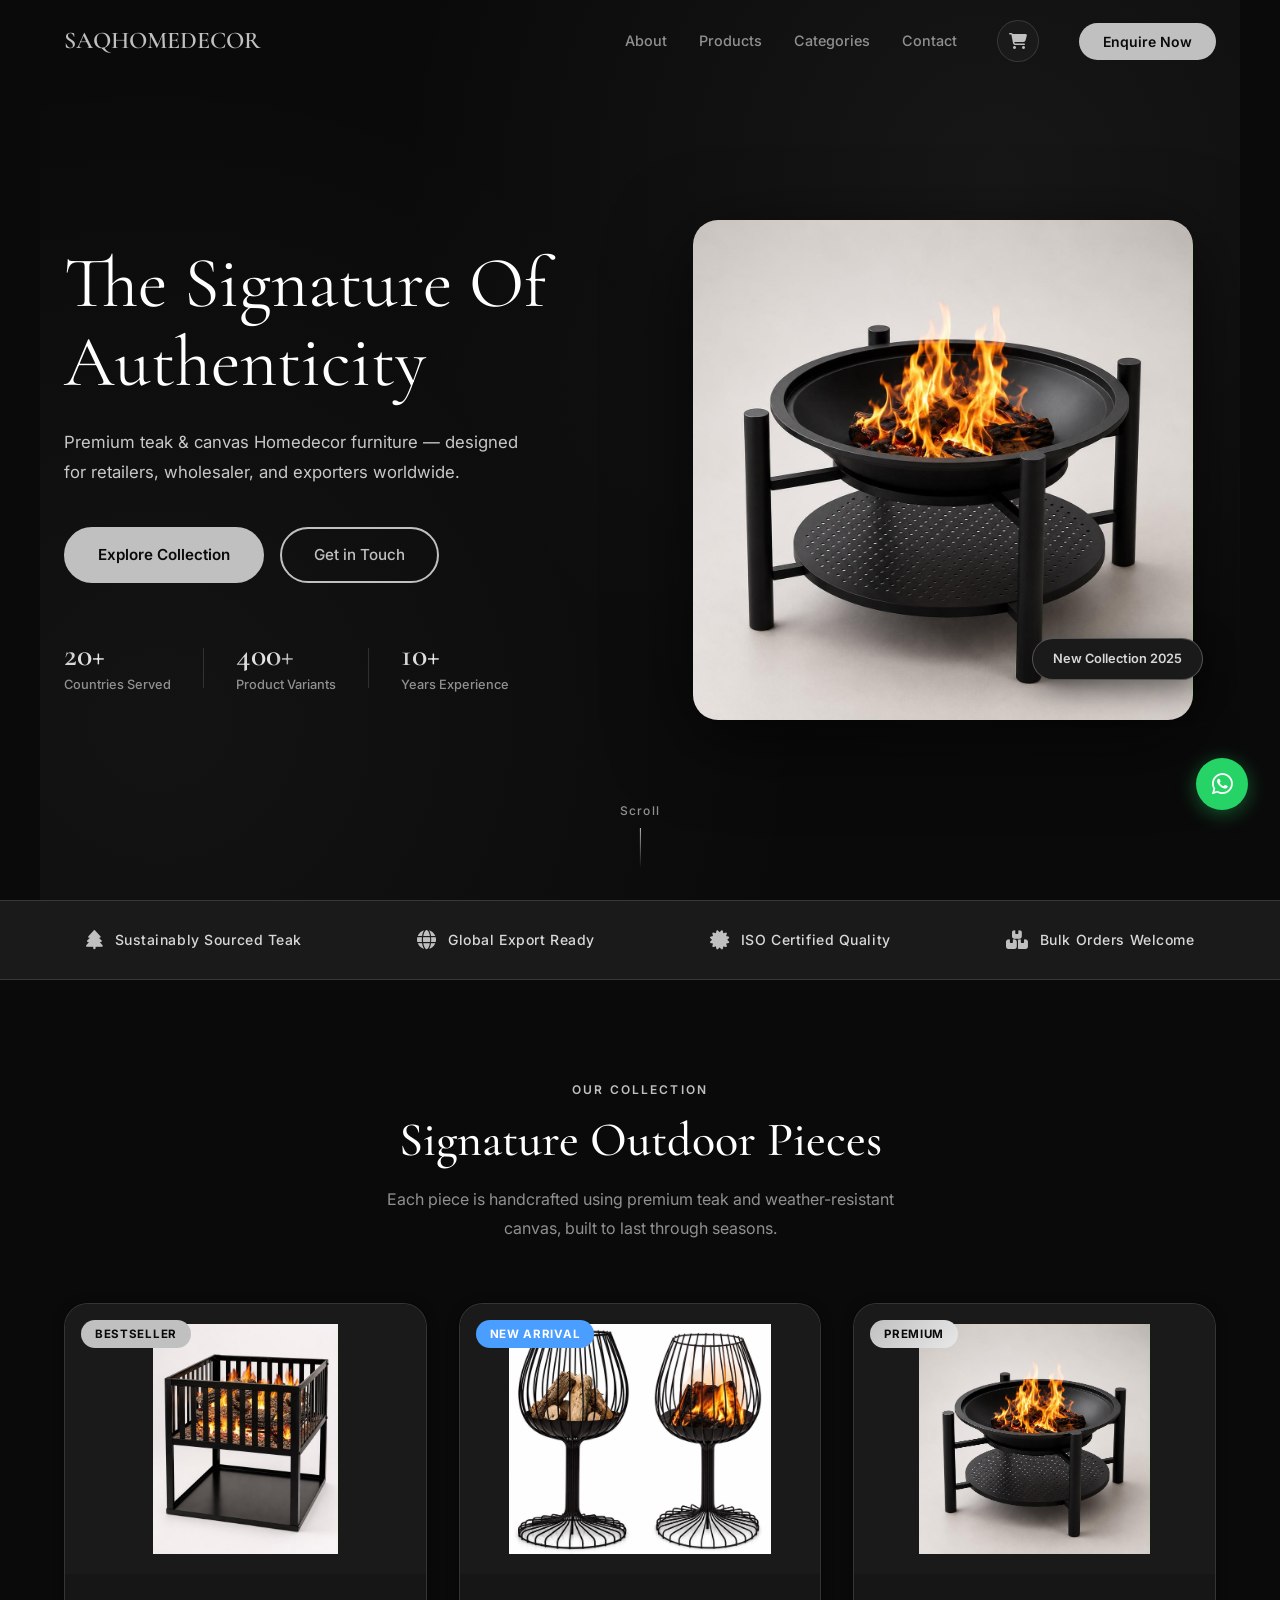
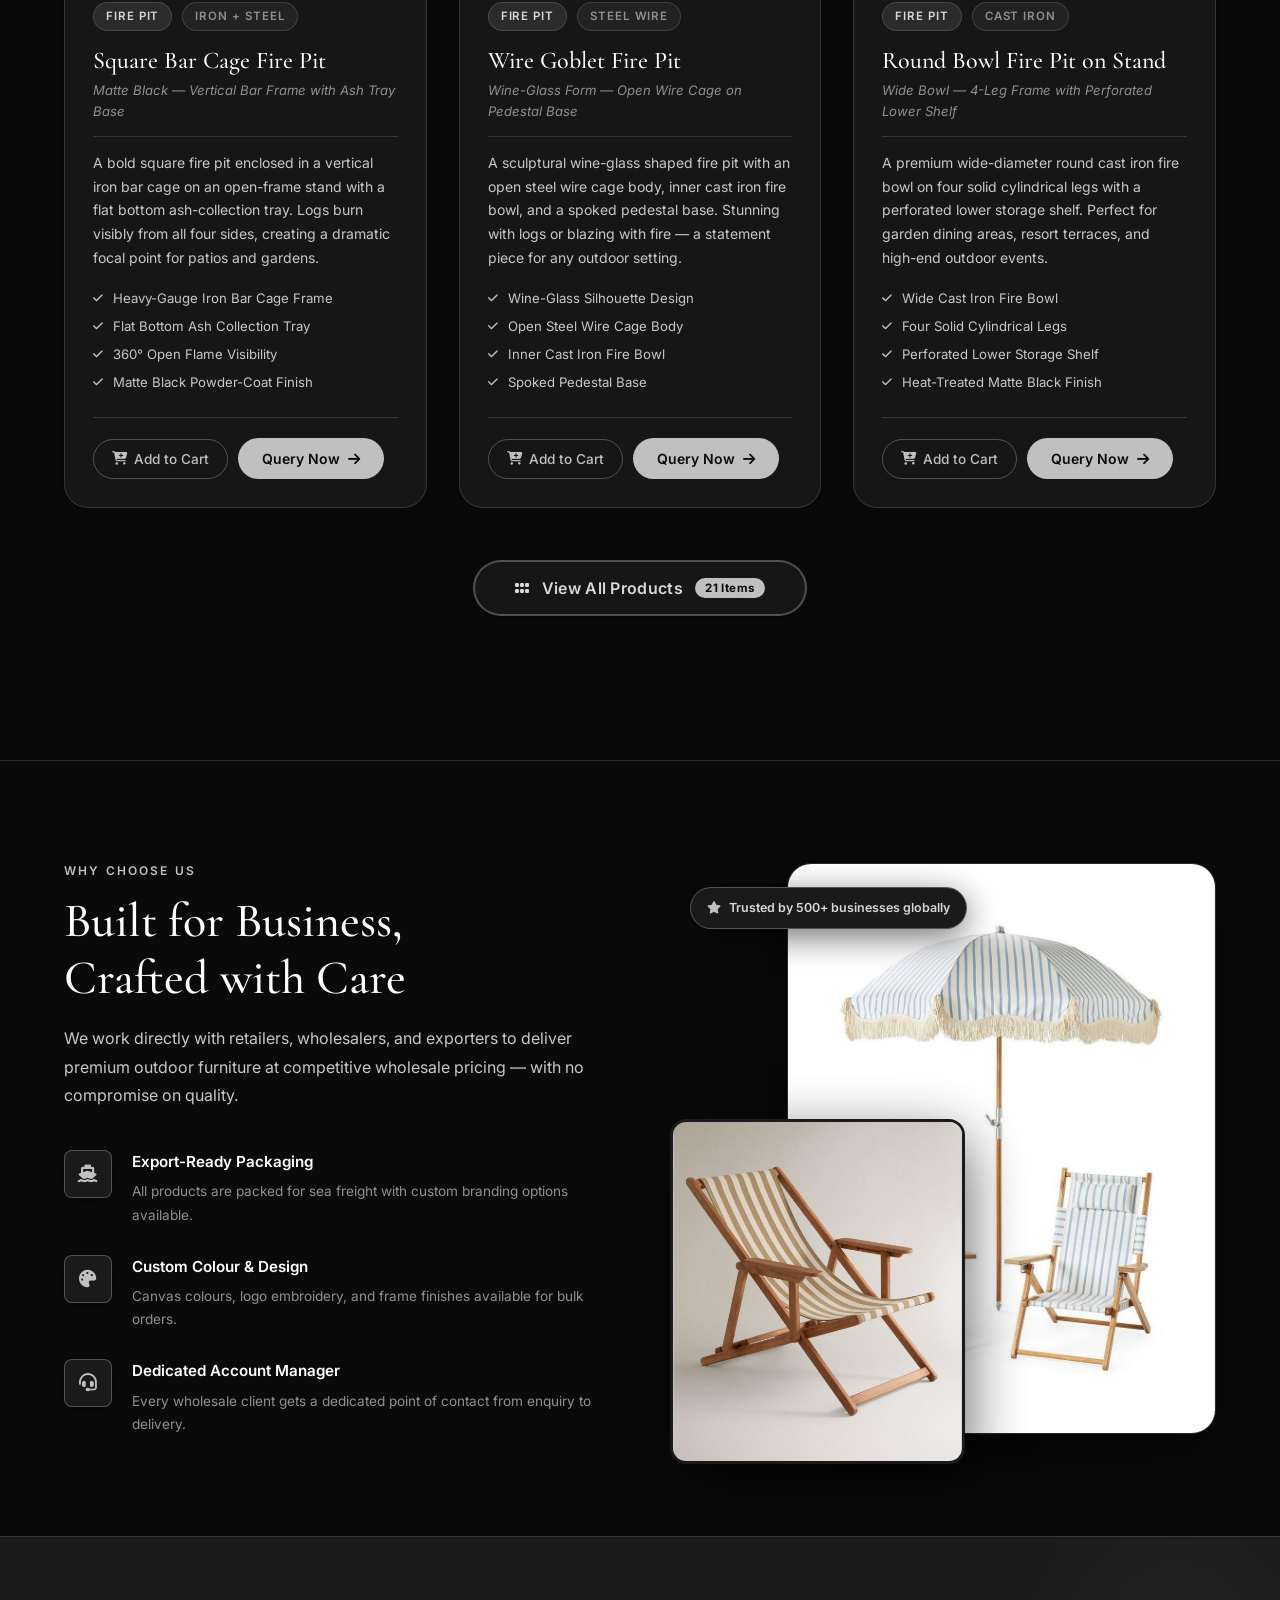
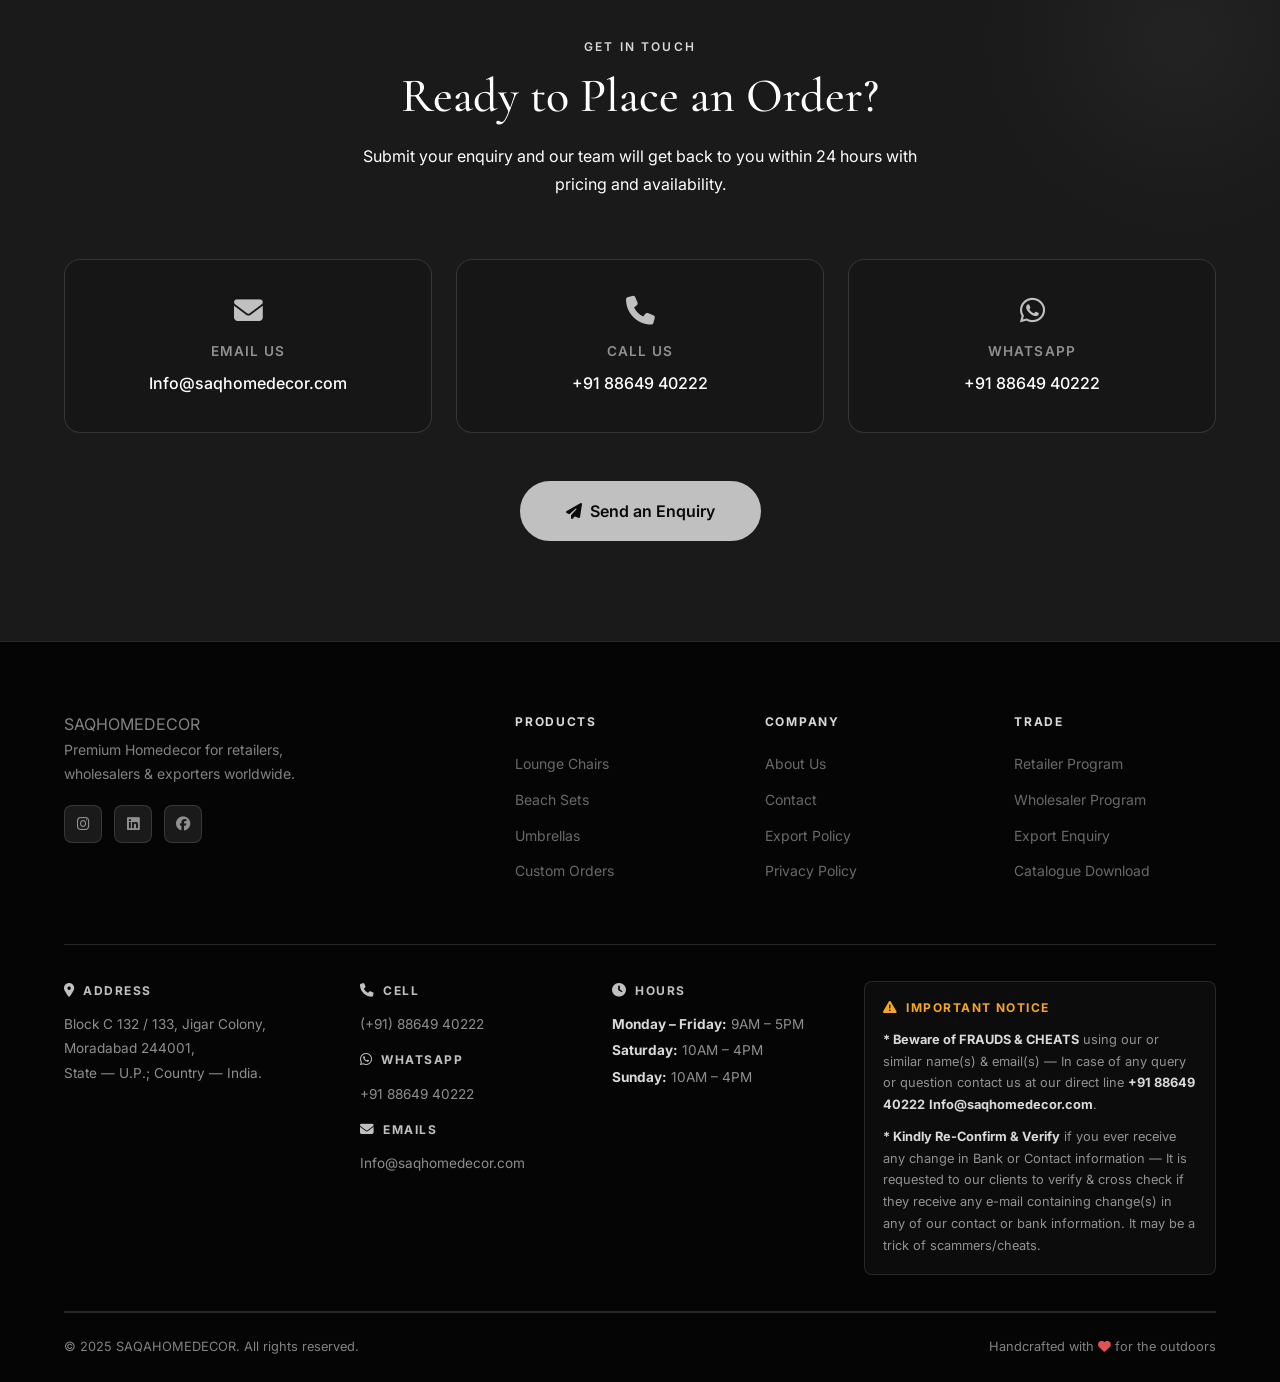
==== frontend/index.html @ d1b4e90a "text-remov" ====
<!DOCTYPE html>
<html lang="en">

<head>
  <meta charset="UTF-8" />
  <meta name="viewport" content="width=device-width, initial-scale=1.0" />
  <title>SAQHOMEDECOR | Premium Outdoor Furniture</title>
  <link rel="stylesheet" href="index.css" />
  <link
    href="https://fonts.googleapis.com/css2?family=Cormorant+Garamond:ital,wght@0,300;0,400;0,500;0,600;1,300;1,400&family=Inter:wght@300;400;500;600&display=swap"
    rel="stylesheet" />
  <link rel="stylesheet" href="https://cdnjs.cloudflare.com/ajax/libs/font-awesome/6.5.0/css/all.min.css" />
</head>

<body>

  <!-- ===== NAVBAR ===== -->
  <nav class="navbar">
    <div class="nav-inner">
      <a href="#" >
        <!-- <img src="image copy 16.png" alt="SAQAHOMEDECOR Logo" class="logo-img" /> -->
        <samp class="logo">SAQHOMEDECOR</samp>
      </a>
      <ul class="nav-links">
        <li><a href="#about">About</a></li>
        <li><a href="#products">Products</a></li>
        <li><a href="#categories">Categories</a></li>
        <li><a href="#contact">Contact</a></li>
      </ul>
      <button class="cart-btn" id="cartBtn" onclick="openCart()" aria-label="View Cart">
        <i class="fa-solid fa-cart-shopping"></i>
        <span class="cart-count" id="cartCount">0</span>
      </button>
      <button class="nav-cta" onclick="openModal(null)">Enquire Now</button>
      <button class="hamburger" id="hamburger" aria-label="Menu">
        <span></span><span></span><span></span>
      </button>
    </div>
    <div class="mobile-menu" id="mobileMenu">
      <a href="#about">About</a>
      <a href="#products">Products</a>
      <a href="#categories">Categories</a>
      <a href="#contact">Contact</a>
      <a href="#" onclick="openModal(null)">Enquire Now</a>
    </div>
  </nav>

  <!-- ===== HERO ===== -->
  <section class="hero">
    <div class="hero-bg-pattern"></div>
    <div class="hero-content">
     
      <h1 class="hero-title">The Signature Of Authenticity</h1>
      <p class="hero-sub">Premium teak & canvas Homedecor furniture — designed for retailers, wholesaler, and exporters
        worldwide.</p>
      <div class="hero-actions">
        <a href="#products" class="btn-primary">Explore Collection</a>
        <a href="#contact" class="btn-outline">Get in Touch</a>
      </div>
      <div class="hero-stats">
        <div class="stat"><span>20+</span>
          <p>Countries Served</p>
        </div>
        <div class="stat-divider"></div>
        <div class="stat"><span>400+</span>
          <p>Product Variants</p>
        </div>
        <div class="stat-divider"></div>
        <div class="stat"><span>10+</span>
          <p>Years Experience</p>
        </div>
      </div>
    </div>
    <div class="hero-image">
      <div class="hero-img-wrap">
        <img src="image copy 11.png" alt="Premium Teak Sling Chair" />
        <div class="hero-badge">New Collection 2025</div>
      </div>
    </div>
    <div class="hero-scroll">
      <span>Scroll</span>
      <div class="scroll-line"></div>
    </div>
  </section>

  <!-- ===== ABOUT STRIP ===== -->
  <section class="about-strip" id="about">
    <div class="strip-inner">
      <div class="strip-item">
        <i class="fa-solid fa-tree"></i>
        <p>Sustainably Sourced Teak</p>
      </div>
      <div class="strip-item">
        <i class="fa-solid fa-globe"></i>
        <p>Global Export Ready</p>
      </div>
      <div class="strip-item">
        <i class="fa-solid fa-certificate"></i>
        <p>ISO Certified Quality</p>
      </div>
      <div class="strip-item">
        <i class="fa-solid fa-boxes-stacked"></i>
        <p>Bulk Orders Welcome</p>
      </div>
    </div>
  </section>

  <!-- ===== PRODUCTS ===== -->
  <section class="products" id="products">
    <div class="container">
      <div class="section-header">
        <p class="section-eyebrow">Our Collection</p>
        <h2 class="section-title">Signature Outdoor Pieces</h2>
        <p class="section-sub">Each piece is handcrafted using premium teak and weather-resistant canvas, built to last
          through seasons.</p>
      </div>

      <div class="product-grid">

        <!-- Product 1: image copy 3.png = Square iron bar cage fire pit -->
        <div class="product-card" data-product="Square Bar Cage Fire Pit — Matte Black">
          <div class="product-img-wrap">
            <img src="image copy 3.png" alt="Square Bar Cage Fire Pit" loading="lazy" />
            <div class="product-overlay">
              <button class="overlay-btn" onclick="openModal('Square Bar Cage Fire Pit — Matte Black')">
                <i class="fa-solid fa-paper-plane"></i> Quick Enquiry
              </button>
            </div>
            <span class="product-badge">Bestseller</span>
          </div>
          <div class="product-info">
            <div class="product-meta">
              <span class="product-category">Fire Pit</span>
              <span class="product-material">Iron + Steel</span>
            </div>
            <h3 class="product-name">Square Bar Cage Fire Pit</h3>
            <p class="product-variant">Matte Black — Vertical Bar Frame with Ash Tray Base</p>
            <p class="product-desc">A bold square fire pit enclosed in a vertical iron bar cage on an open-frame stand with a flat bottom ash-collection tray. Logs burn visibly from all four sides, creating a dramatic focal point for patios and gardens.</p>
            <ul class="product-features">
              <li><i class="fa-solid fa-check"></i> Heavy-Gauge Iron Bar Cage Frame</li>
              <li><i class="fa-solid fa-check"></i> Flat Bottom Ash Collection Tray</li>
              <li><i class="fa-solid fa-check"></i> 360° Open Flame Visibility</li>
              <li><i class="fa-solid fa-check"></i> Matte Black Powder-Coat Finish</li>
            </ul>
            <div class="product-footer">
             
              <div class="product-actions">
                <button class="btn-cart" onclick="addToCart('Square Bar Cage Fire Pit — Matte Black', 'image copy 3.png')">
                  <i class="fa-solid fa-cart-plus"></i> Add to Cart
                </button>
                <button class="btn-query" onclick="openModal('Square Bar Cage Fire Pit — Matte Black')">
                  Query Now <i class="fa-solid fa-arrow-right"></i>
                </button>
              </div>
            </div>
          </div>
        </div>

        <!-- Product 2: image copy 9.png = Wire goblet/wine-glass fire pit -->
        <div class="product-card" data-product="Wire Goblet Fire Pit — Pedestal Base">
          <div class="product-img-wrap">
            <img src="image copy 9.png" alt="Wire Goblet Fire Pit" loading="lazy" />
            <div class="product-overlay">
              <button class="overlay-btn" onclick="openModal('Wire Goblet Fire Pit — Pedestal Base')">
                <i class="fa-solid fa-paper-plane"></i> Quick Enquiry
              </button>
            </div>
            <span class="product-badge new">New Arrival</span>
          </div>
          <div class="product-info">
            <div class="product-meta">
              <span class="product-category">Fire Pit</span>
              <span class="product-material">Steel Wire</span>
            </div>
            <h3 class="product-name">Wire Goblet Fire Pit</h3>
            <p class="product-variant">Wine-Glass Form — Open Wire Cage on Pedestal Base</p>
            <p class="product-desc">A sculptural wine-glass shaped fire pit with an open steel wire cage body, inner cast iron fire bowl, and a spoked pedestal base. Stunning with logs or blazing with fire — a statement piece for any outdoor setting.</p>
            <ul class="product-features">
              <li><i class="fa-solid fa-check"></i> Wine-Glass Silhouette Design</li>
              <li><i class="fa-solid fa-check"></i> Open Steel Wire Cage Body</li>
              <li><i class="fa-solid fa-check"></i> Inner Cast Iron Fire Bowl</li>
              <li><i class="fa-solid fa-check"></i> Spoked Pedestal Base</li>
            </ul>
            <div class="product-footer">
             
              <div class="product-actions">
                <button class="btn-cart" onclick="addToCart('Wire Goblet Fire Pit — Pedestal Base', 'image copy 9.png')">
                  <i class="fa-solid fa-cart-plus"></i> Add to Cart
                </button>
                <button class="btn-query" onclick="openModal('Wire Goblet Fire Pit — Pedestal Base')">
                  Query Now <i class="fa-solid fa-arrow-right"></i>
                </button>
              </div>
            </div>
          </div>
        </div>

        <!-- Product 3: image copy 11.png = Round bowl fire pit on 4-leg stand with perforated shelf -->
        <div class="product-card" data-product="Round Bowl Fire Pit — 4-Leg Stand with Shelf">
          <div class="product-img-wrap">
            <img src="image copy 11.png" alt="Round Bowl Fire Pit on 4-Leg Stand" loading="lazy" />
            <div class="product-overlay">
              <button class="overlay-btn" onclick="openModal('Round Bowl Fire Pit — 4-Leg Stand with Shelf')">
                <i class="fa-solid fa-paper-plane"></i> Quick Enquiry
              </button>
            </div>
            <span class="product-badge premium">Premium</span>
          </div>
          <div class="product-info">
            <div class="product-meta">
              <span class="product-category">Fire Pit</span>
              <span class="product-material">Cast Iron</span>
            </div>
            <h3 class="product-name">Round Bowl Fire Pit on Stand</h3>
            <p class="product-variant">Wide Bowl — 4-Leg Frame with Perforated Lower Shelf</p>
            <p class="product-desc">A premium wide-diameter round cast iron fire bowl on four solid cylindrical legs with a perforated lower storage shelf. Perfect for garden dining areas, resort terraces, and high-end outdoor events.</p>
            <ul class="product-features">
              <li><i class="fa-solid fa-check"></i> Wide Cast Iron Fire Bowl</li>
              <li><i class="fa-solid fa-check"></i> Four Solid Cylindrical Legs</li>
              <li><i class="fa-solid fa-check"></i> Perforated Lower Storage Shelf</li>
              <li><i class="fa-solid fa-check"></i> Heat-Treated Matte Black Finish</li>
            </ul>
            <div class="product-footer">
             
              <div class="product-actions">
                <button class="btn-cart" onclick="addToCart('Round Bowl Fire Pit — 4-Leg Stand with Shelf', 'image copy 11.png')">
                  <i class="fa-solid fa-cart-plus"></i> Add to Cart
                </button>
                <button class="btn-query" onclick="openModal('Round Bowl Fire Pit — 4-Leg Stand with Shelf')">
                  Query Now <i class="fa-solid fa-arrow-right"></i>
                </button>
              </div>
            </div>
          </div>
        </div>

        

      </div>

      <!-- View All Button -->
      <div class="view-all-wrap">
        <button class="btn-view-all" onclick="openViewAll()">
          <i class="fa-solid fa-grip"></i>
          View All Products
          <span class="view-all-count">5 Items</span>
        </button>
      </div>

    </div>
  </section>

 

  <!-- ===== WHY US ===== -->  <section class="why-us">
    <div class="container">
      <div class="why-grid">
        <div class="why-text">
          <p class="section-eyebrow">Why Choose Us</p>
          <h2 class="section-title">Built for Business,<br>Crafted with Care</h2>
          <p class="why-desc">We work directly with retailers, wholesalers, and exporters to deliver premium outdoor
            furniture at competitive wholesale pricing — with no compromise on quality.</p>
          <div class="why-features">
            <div class="why-feat">
              <div class="why-icon"><i class="fa-solid fa-ship"></i></div>
              <div>
                <h4>Export-Ready Packaging</h4>
                <p>All products are packed for sea freight with custom branding options available.</p>
              </div>
            </div>
            <div class="why-feat">
              <div class="why-icon"><i class="fa-solid fa-palette"></i></div>
              <div>
                <h4>Custom Colour & Design</h4>
                <p>Canvas colours, logo embroidery, and frame finishes available for bulk orders.</p>
              </div>
            </div>
            <div class="why-feat">
              <div class="why-icon"><i class="fa-solid fa-headset"></i></div>
              <div>
                <h4>Dedicated Account Manager</h4>
                <p>Every wholesale client gets a dedicated point of contact from enquiry to delivery.</p>
              </div>
            </div>
          </div>
        </div>
        <div class="why-image">
          <div class="why-img-stack">
            <img src="image copy.png" alt="Beach Set" class="why-img-back" />
            <img src="image.png" alt="Lounge Chair" class="why-img-front" />
            <div class="why-tag">
              <i class="fa-solid fa-star"></i>
              <span>Trusted by 500+ businesses globally</span>
            </div>
          </div>
        </div>
      </div>
    </div>
  </section>

  <!-- ===== CONTACT ===== -->
  <section class="contact-section" id="contact">
    <div class="container">
      <div class="section-header light">
        <p class="section-eyebrow">Get In Touch</p>
        <h2 class="section-title">Ready to Place an Order?</h2>
        <p class="section-sub">Submit your enquiry and our team will get back to you within 24 hours with pricing and
          availability.</p>
      </div>
      <div class="contact-cards">
        <div class="contact-card">
          <i class="fa-solid fa-envelope"></i>
          <h4>Email Us</h4>
          <p>Info@saqhomedecor.com</p>
        </div>
        <div class="contact-card">
          <i class="fa-solid fa-phone"></i>
          <h4>Call Us</h4>
          <p>+91 88649 40222</p>
        </div>
        <div class="contact-card">
          <i class="fa-brands fa-whatsapp"></i>
          <h4>WhatsApp</h4>
          <p>+91 88649 40222</p>
        </div>
      </div>
      <div class="contact-cta">
        <button class="btn-primary large" onclick="openModal(null)">
          <i class="fa-solid fa-paper-plane"></i> Send an Enquiry
        </button>
      </div>
    </div>
  </section>

  <!-- ===== FOOTER ===== -->
  <footer class="footer">
    <div class="container">
      <div class="footer-grid">
        <div class="footer-brand">
          <a href="#" >
            <!-- <img src="image copy 16.png" alt="SAQAHOMEDECOR Logo" class="logo-img" /> -->
            <span class="logo-text">SAQHOMEDECOR</span>
          </a>
          <p>Premium Homedecor for retailers, wholesalers & exporters worldwide.</p>
          <div class="social-links">
            <a href="#"><i class="fa-brands fa-instagram"></i></a>
            <a href="#"><i class="fa-brands fa-linkedin"></i></a>
            <a href="#"><i class="fa-brands fa-facebook"></i></a>
          </div>
        </div>
        <div class="footer-links">
          <h5>Products</h5>
          <ul>
            <li><a href="#products">Lounge Chairs</a></li>
            <li><a href="#products">Beach Sets</a></li>
            <li><a href="#products">Umbrellas</a></li>
            <li><a href="#products">Custom Orders</a></li>
          </ul>
        </div>
        <div class="footer-links">
          <h5>Company</h5>
          <ul>
            <li><a href="#about">About Us</a></li>
            <li><a href="#contact">Contact</a></li>
            <li><a href="#">Export Policy</a></li>
            <li><a href="#">Privacy Policy</a></li>
          </ul>
        </div>
        <div class="footer-links">
          <h5>Trade</h5>
          <ul>
            <li><a href="#">Retailer Program</a></li>
            <li><a href="#">Wholesaler Program</a></li>
            <li><a href="#">Export Enquiry</a></li>
            <li><a href="#">Catalogue Download</a></li>
          </ul>
        </div>
      </div>

      <!-- ===== CONTACT INFO STRIP ===== -->
      <div class="footer-contact-strip">
        <div class="fcs-col">
          <h5><i class="fa-solid fa-location-dot"></i> Address</h5>
          <p>Block C 132 / 133, Jigar Colony,<br>Moradabad 244001,<br>State — U.P.; Country — India.</p>
        </div>
        <div class="fcs-col">
          <h5><i class="fa-solid fa-phone"></i> Cell</h5>
          <p>(+91) 88649 40222</p>
          <h5 style="margin-top:14px"><i class="fa-brands fa-whatsapp"></i> WhatsApp</h5>
          <p>+91 88649 40222</p>
          <h5 style="margin-top:14px"><i class="fa-solid fa-envelope"></i> Emails</h5>
          <p>Info@saqhomedecor.com</p>
        </div>
        <div class="fcs-col">
          <h5><i class="fa-solid fa-clock"></i> Hours</h5>
          <p><strong>Monday – Friday:</strong> 9AM – 5PM</p>
          <p><strong>Saturday:</strong> 10AM – 4PM</p>
          <p><strong>Sunday:</strong> 10AM – 4PM</p>
        </div>
        <div class="fcs-col fcs-notice">
          <h5><i class="fa-solid fa-triangle-exclamation"></i> Important Notice</h5>
          <p><strong>* Beware of FRAUDS & CHEATS</strong> using our or similar name(s) & email(s) — In case of any query
            or question contact us at our direct line <strong>+91 88649 40222</strong>   <strong>Info@saqhomedecor.com</strong>.</p>
          <p style="margin-top:10px"><strong>* Kindly Re-Confirm & Verify</strong> if you ever receive any change in
            Bank or Contact information — It is requested to our clients to verify & cross check if they receive any
            e-mail containing change(s) in any of our contact or bank information. It may be a trick of scammers/cheats.
          </p>
        </div>
      </div>

      <div class="footer-bottom">
        <p>&copy; 2025 SAQAHOMEDECOR. All rights reserved.</p>
        <p>Handcrafted with <i class="fa-solid fa-heart"></i> for the outdoors</p>
      </div>
    </div>
  </footer>

  <!-- ===== QUERY MODAL ===== -->
  <div class="modal-overlay" id="modalOverlay" onclick="handleOverlayClick(event)">
    <div class="modal" role="dialog" aria-modal="true" aria-labelledby="modalTitle">
      <button class="modal-close" onclick="closeModal()" aria-label="Close">&times;</button>

      <div class="modal-header">
        <div class="modal-icon"><i class="fa-solid fa-paper-plane"></i></div>
        <h2 id="modalTitle">Product Enquiry</h2>
        <p id="modalProduct" class="modal-product-name"></p>
        <p class="modal-sub">Fill in your details and we'll get back to you within 24 hours.</p>
      </div>

      <form class="query-form" id="queryForm" onsubmit="handleSubmit(event)" novalidate>

        <div class="form-row">
          <div class="form-group">
            <label for="name">Full Name <span class="req">*</span></label>
            <input type="text" id="name" name="name" placeholder="John Smith" required />
          </div>
          <div class="form-group">
            <label for="email">Email Address <span class="req">*</span></label>
            <input type="email" id="email" name="email" placeholder="john@company.com" required />
          </div>
        </div>

        <div class="form-row">
          <div class="form-group">
            <label for="phone">Mobile Number <span class="req">*</span></label>
            <input type="tel" id="phone" name="phone" placeholder="+1 234 567 8900" required />
          </div>
          <div class="form-group">
            <label for="country">Country <span class="req">*</span></label>
            <select id="country" name="country" required>
              <option value="">Select Country</option>
              <option>Afghanistan</option>
              <option>Albania</option>
              <option>Algeria</option>
              <option>Argentina</option>
              <option>Australia</option>
              <option>Austria</option>
              <option>Bangladesh</option>
              <option>Belgium</option>
              <option>Brazil</option>
              <option>Canada</option>
              <option>Chile</option>
              <option>China</option>
              <option>Colombia</option>
              <option>Czech Republic</option>
              <option>Denmark</option>
              <option>Egypt</option>
              <option>Ethiopia</option>
              <option>Finland</option>
              <option>France</option>
              <option>Germany</option>
              <option>Ghana</option>
              <option>Greece</option>
              <option>Hong Kong</option>
              <option>Hungary</option>
              <option>India</option>
              <option>Indonesia</option>
              <option>Iran</option>
              <option>Iraq</option>
              <option>Ireland</option>
              <option>Israel</option>
              <option>Italy</option>
              <option>Japan</option>
              <option>Jordan</option>
              <option>Kenya</option>
              <option>Kuwait</option>
              <option>Malaysia</option>
              <option>Mexico</option>
              <option>Morocco</option>
              <option>Netherlands</option>
              <option>New Zealand</option>
              <option>Nigeria</option>
              <option>Norway</option>
              <option>Oman</option>
              <option>Pakistan</option>
              <option>Philippines</option>
              <option>Poland</option>
              <option>Portugal</option>
              <option>Qatar</option>
              <option>Romania</option>
              <option>Russia</option>
              <option>Saudi Arabia</option>
              <option>Singapore</option>
              <option>South Africa</option>
              <option>South Korea</option>
              <option>Spain</option>
              <option>Sri Lanka</option>
              <option>Sweden</option>
              <option>Switzerland</option>
              <option>Taiwan</option>
              <option>Thailand</option>
              <option>Turkey</option>
              <option>UAE</option>
              <option>Uganda</option>
              <option>Ukraine</option>
              <option>United Kingdom</option>
              <option>United States</option>
              <option>Vietnam</option>
              <option>Zimbabwe</option>
            </select>
          </div>
        </div>

        <div class="form-row">
          <div class="form-group">
            <label for="location">City / Location <span class="req">*</span></label>
            <input type="text" id="location" name="location" placeholder="New York, USA" required />
          </div>
          <div class="form-group">
            <label for="section">I am a <span class="req">*</span></label>
            <div class="radio-group">
              <label class="radio-label">
                <input type="radio" name="section" value="Retailer" required />
                <span class="radio-custom"></span>
                Retailer
              </label>
              <label class="radio-label">
                <input type="radio" name="section" value="Wholesaler" />
                <span class="radio-custom"></span>
                Wholesaler
              </label>
              <label class="radio-label">
                <input type="radio" name="section" value="Exporter" />
                <span class="radio-custom"></span>
                Exporter
              </label>
            </div>
          </div>
        </div>

        <div class="form-row">
          <div class="form-group full">
            <label for="quantity">Required Quantity <span class="req">*</span></label>
            <div class="quantity-wrap">
              <input type="number" id="quantity" name="quantity" min="20" step="10" placeholder="Minimum 20 units"
                required />
              <span class="qty-badge">Min. 20</span>
            </div>
            <p class="form-hint"><i class="fa-solid fa-circle-info"></i> Minimum order quantity is 20 units / sets</p>
          </div>
        </div>

        <div class="form-group full">
          <label for="product">Product of Interest</label>
          <input type="text" id="product" name="product" readonly />
        </div>

        <div class="form-group full">
          <label for="message">Additional Message</label>
          <textarea id="message" name="message" rows="3"
            placeholder="Any specific requirements, custom colours, branding needs..."></textarea>
        </div>

        <button type="submit" class="btn-submit">
          <span id="submitText"><i class="fa-solid fa-paper-plane"></i> Submit Enquiry</span>
          <span id="submitLoading" style="display:none"><i class="fa-solid fa-spinner fa-spin"></i> Sending...</span>
        </button>

      </form>

      <!-- Success State -->
      <div class="form-success" id="formSuccess" style="display:none">
        <div class="success-icon"><i class="fa-solid fa-circle-check"></i></div>
        <h3>Enquiry Sent!</h3>
        <p>Thank you for reaching out. Our team will contact you within <strong>24 hours</strong>.</p>
        <button class="btn-primary" onclick="closeModal()">Close</button>
      </div>
    </div>
  </div>

  <!-- ===== VIEW ALL MODAL ===== -->
  <div class="modal-overlay viewall-overlay" id="viewAllOverlay" onclick="handleViewAllClick(event)">
    <div class="modal viewall-modal" role="dialog" aria-modal="true" aria-label="All Products">
      <button class="modal-close" onclick="closeViewAll()" aria-label="Close">&times;</button>

      <div class="viewall-header">
        <div class="viewall-header-text">
          <p class="section-eyebrow" style="margin-bottom:6px;">Full Catalogue</p>
          <h2>All Products</h2>
          <p>Select products to add to cart or send an enquiry directly.</p>
        </div>
        <div class="viewall-header-actions">
          <button class="viewall-cart-btn" onclick="closeViewAll(); openCart()">
            <i class="fa-solid fa-cart-shopping"></i>
            View Cart <span id="viewAllCartCount">0</span>
          </button>
        </div>
      </div>

      <div class="viewall-grid" id="viewAllGrid"></div><!-- /viewall-grid -->

      <div class="viewall-footer">
        <button class="btn-outline" onclick="closeViewAll()">
          <i class="fa-solid fa-arrow-left"></i> Back to Page
        </button>
        <button class="btn-submit viewall-enquire-all" onclick="closeViewAll(); cartEnquiry()">
          <i class="fa-solid fa-paper-plane"></i> Enquire for Cart Items
        </button>
      </div>
    </div>
  </div>

  <!-- ===== CART MODAL ===== -->
  <div class="modal-overlay" id="cartOverlay" onclick="handleCartOverlayClick(event)">
    <div class="modal cart-modal" role="dialog" aria-modal="true" aria-label="Your Cart">
      <button class="modal-close" onclick="closeCart()" aria-label="Close">&times;</button>

      <div class="modal-header cart-modal-header">
        <div class="modal-icon"><i class="fa-solid fa-cart-shopping"></i></div>
        <h2>Your Cart</h2>
        <p class="modal-sub">Products selected for enquiry</p>
      </div>

      <div class="cart-body" id="cartBody">
        <!-- cart items rendered by JS -->
      </div>

      <div class="cart-footer" id="cartFooter">
        <button class="btn-clear" onclick="clearCart()">
          <i class="fa-solid fa-trash"></i> Clear All
        </button>
        <button class="btn-submit cart-enquire-btn" onclick="cartEnquiry()">
          <i class="fa-solid fa-paper-plane"></i> Enquire for All Items
        </button>
      </div>

      <!-- Empty state -->
      <div class="cart-empty" id="cartEmpty" style="display:none">
        <div class="cart-empty-icon"><i class="fa-solid fa-cart-shopping"></i></div>
        <h3>Your cart is empty</h3>
        <p>Add products using the "Add to Cart" button on each product card.</p>
        <button class="btn-primary" onclick="closeCart()">Browse Products</button>
      </div>
    </div>
  </div>

  <!-- ===== WHATSAPP FLOAT ===== -->
  <a class="whatsapp-float" href="https://wa.me/918864940222" target="_blank" rel="noopener" aria-label="Chat on WhatsApp">
    <i class="fa-brands fa-whatsapp"></i>
  </a>

  <!-- ===== BACK TO TOP ===== -->
  <button class="back-to-top" id="backToTop" aria-label="Back to top"
    onclick="window.scrollTo({top:0,behavior:'smooth'})">
    <i class="fa-solid fa-chevron-up"></i>
  </button>

  <script>
    // ===== CART STATE =====
    let cart = []; // [{name, image, qty}]

    function addToCart(productName, imageSrc) {
      const existing = cart.find(i => i.name === productName);
      if (existing) {
        existing.qty += 1;
      } else {
        cart.push({ name: productName, image: imageSrc, qty: 1 });
      }
      updateCartCount();
      updateViewAllCartBadge();
      showCartToast(productName);
    }

    function removeFromCart(productName) {
      cart = cart.filter(i => i.name !== productName);
      updateCartCount();
      renderCart();
    }

    function changeQty(productName, delta) {
      const item = cart.find(i => i.name === productName);
      if (!item) return;
      item.qty = Math.max(1, item.qty + delta);
      renderCart();
    }

    function clearCart() {
      cart = [];
      updateCartCount();
      renderCart();
    }

    function updateCartCount() {
      const total = cart.reduce((sum, i) => sum + i.qty, 0);
      const badge = document.getElementById('cartCount');
      badge.textContent = total;
      badge.style.display = total > 0 ? 'flex' : 'none';
    }

    // ===== CART MODAL =====
    function openCart() {
      renderCart();
      document.getElementById('cartOverlay').classList.add('active');
      document.body.style.overflow = 'hidden';
    }

    function closeCart() {
      document.getElementById('cartOverlay').classList.remove('active');
      document.body.style.overflow = '';
    }

    function handleCartOverlayClick(e) {
      if (e.target === document.getElementById('cartOverlay')) closeCart();
    }

    function renderCart() {
      const body = document.getElementById('cartBody');
      const footer = document.getElementById('cartFooter');
      const empty = document.getElementById('cartEmpty');

      if (cart.length === 0) {
        body.style.display = 'none';
        footer.style.display = 'none';
        empty.style.display = 'flex';
        return;
      }

      body.style.display = 'block';
      footer.style.display = 'flex';
      empty.style.display = 'none';

      body.innerHTML = cart.map((item, idx) => `
        <div class="cart-item" style="animation-delay:${idx * 0.06}s">
          <div class="cart-item-img">
            <img src="${item.image}" alt="${item.name}" />
          </div>
          <div class="cart-item-info">
            <p class="cart-item-name">${item.name}</p>
            <p class="cart-item-moq"><i class="fa-solid fa-circle-info"></i> Min. order: 100 units per item</p>
            <div class="cart-qty-row">
              <div class="cart-qty-ctrl">
                <button onclick="changeQty('${item.name.replace(/'/g, "\\'")}', -1)" aria-label="Decrease">
                  <i class="fa-solid fa-minus"></i>
                </button>
                <span>${item.qty}</span>
                <button onclick="changeQty('${item.name.replace(/'/g, "\\'")}', 1)" aria-label="Increase">
                  <i class="fa-solid fa-plus"></i>
                </button>
              </div>
              <button class="cart-remove" onclick="removeFromCart('${item.name.replace(/'/g, "\\'")}')">
                <i class="fa-solid fa-trash"></i>
              </button>
            </div>
          </div>
        </div>
      `).join('');
    }

    function cartEnquiry() {
      if (cart.length === 0) return;
      const productList = cart.map(i => `${i.name} (x${i.qty})`).join(', ');
      closeCart();
      const overlay = document.getElementById('modalOverlay');
      document.getElementById('product').value = productList;
      const label = document.getElementById('modalProduct');
      label.textContent = `${cart.length} product${cart.length > 1 ? 's' : ''} selected`;
      label.style.display = 'block';
      overlay.classList.add('active');
      document.body.style.overflow = 'hidden';
      document.getElementById('formSuccess').style.display = 'none';
      document.getElementById('queryForm').style.display = 'flex';
    }

    // ===== TOAST =====
    function showCartToast(name) {
      const existing = document.getElementById('cartToast');
      if (existing) existing.remove();
      const toast = document.createElement('div');
      toast.id = 'cartToast';
      toast.className = 'cart-toast';
      toast.innerHTML = `<i class="fa-solid fa-circle-check"></i> <span><strong>${name.split('—')[0].trim()}</strong> added to cart</span>`;
      document.body.appendChild(toast);
      requestAnimationFrame(() => toast.classList.add('show'));
      setTimeout(() => {
        toast.classList.remove('show');
        setTimeout(() => toast.remove(), 400);
      }, 2800);
    }

    // ===== ENQUIRY MODAL =====
    function openModal(productName) {
      const overlay = document.getElementById('modalOverlay');
      const productField = document.getElementById('product');
      const productLabel = document.getElementById('modalProduct');

      if (productName) {
        productField.value = productName;
        productLabel.textContent = productName;
        productLabel.style.display = 'block';
      } else {
        productField.value = '';
        productLabel.style.display = 'none';
      }

      overlay.classList.add('active');
      document.body.style.overflow = 'hidden';
      document.getElementById('formSuccess').style.display = 'none';
      document.getElementById('queryForm').style.display = 'flex';
    }

    function closeModal() {
      document.getElementById('modalOverlay').classList.remove('active');
      document.body.style.overflow = '';
      document.getElementById('queryForm').reset();
    }

    function handleOverlayClick(e) {
      if (e.target === document.getElementById('modalOverlay')) closeModal();
    }

    // ===== FORM SUBMIT =====
    function handleSubmit(e) {
      e.preventDefault();
      const form = e.target;
      if (!form.checkValidity()) { form.reportValidity(); return; }
      const qty = parseInt(document.getElementById('quantity').value);
      if (qty < 100) { alert('Minimum order quantity is 100 units.'); return; }
      document.getElementById('submitText').style.display = 'none';
      document.getElementById('submitLoading').style.display = 'inline';
      setTimeout(() => {
        form.style.display = 'none';
        document.getElementById('formSuccess').style.display = 'flex';
      }, 1500);
    }

    // ===== HAMBURGER =====
    document.getElementById('hamburger').addEventListener('click', function () {
      document.getElementById('mobileMenu').classList.toggle('open');
      this.classList.toggle('active');
    });

    // ===== BACK TO TOP =====
    window.addEventListener('scroll', function () {
      document.getElementById('backToTop').classList.toggle('show', window.scrollY > 400);
      document.querySelector('.navbar').classList.toggle('scrolled', window.scrollY > 50);
    });

    // ===== SCROLL REVEAL =====
    const observer = new IntersectionObserver((entries) => {
      entries.forEach(entry => { if (entry.isIntersecting) entry.target.classList.add('visible'); });
    }, { threshold: 0.1 });
    document.querySelectorAll('.product-card, .why-feat, .contact-card, .stat').forEach(el => observer.observe(el));

    // ===== QTY VALIDATION =====
    document.getElementById('quantity').addEventListener('input', function () {
      this.setCustomValidity(this.value < 100 && this.value !== '' ? 'Minimum order quantity is 100 units.' : '');
    });

    // ===== VIEW ALL MODAL =====
    const viewAllProducts = [

      // image.png = Teak folding deck chair, olive-cream stripe canvas, flat teak armrests
     

      // image copy.png = 2 teak high-back beach chairs + large fringe umbrella, sky blue stripe
      
      // image copy 2.png = Same beach chair + fringe umbrella set (sky blue stripe, bulk)
     

      // image copy 3.png = Square iron bar cage fire pit, vertical bars, flat ash tray base
      {
        name: 'Square Bar Cage Fire Pit — Matte Black',
        image: 'image copy 3.png',
        badge: 'Bestseller', badgeClass: '',
        category: 'Fire Pit', material: 'Iron + Steel',
        title: 'Square Bar Cage Fire Pit',
        variant: 'Matte Black — Vertical Bar Frame with Ash Tray Base',
        description: 'A bold square fire pit enclosed in a vertical iron bar cage on an open-frame stand with a flat bottom ash-collection tray. Logs burn visibly from all four sides, creating a dramatic focal point for patios and gardens.',
        features: ['Heavy-Gauge Iron Bar Cage Frame', 'Flat Bottom Ash Collection Tray', '360° Open Flame Visibility', 'Matte Black Powder-Coat Finish'],
       
      },

      // image copy 4.png = Same square bar cage fire pit (standard size variant)
     
      // image copy 6.png = Iron Amber fragrance identity card (Bold · Refined · Powerful)
     

     

      // image copy 9.png = Wire goblet/wine-glass shaped fire pit — two views (logs + fire)
      

      // image copy 11.png = Round bowl fire pit on 4 cylindrical legs, perforated lower shelf
      {
        name: 'Round Bowl Fire Pit — 4-Leg Stand with Shelf',
        image: 'image copy 11.png',
        badge: 'Premium', badgeClass: 'premium',
        category: 'Fire Pit', material: 'Cast Iron',
        title: 'Round Bowl Fire Pit on Stand',
        variant: 'Wide Bowl — 4-Leg Frame with Perforated Lower Shelf',
        description: 'A premium wide-diameter round cast iron fire bowl on four solid cylindrical legs with a perforated lower storage shelf. Perfect for garden dining areas, resort terraces, and high-end outdoor events.',
        features: ['Wide Cast Iron Fire Bowl', 'Four Solid Cylindrical Legs', 'Perforated Lower Storage Shelf', 'Heat-Treated Matte Black Finish'],
      
      },

       {
        name: 'Modern Wireframe Fire Basket',
        image: 'image copy 9.png',
        badge: 'New Arrival', badgeClass: 'premium',
        category: 'Fire Pits & Heating', material: 'Powder-Coated Steel',
        title: 'Modern Black Metal Fire Basket',
        variant: 'Black / Small, Black',
        description: 'Create a warm and inviting outdoor atmosphere with this modern metal fire basket. Featuring an elegant wireframe design and durable steel construction, this wood-burning fire pit provides both functional heating and striking visual appeal',
        features: ['Wide Cast Iron Fire Bowl', 'Four Solid Cylindrical Legs', 'Perforated Lower Storage Shelf', 'Heat-Treated Matte Black Finish'],
        
      },


       {
        name: 'Charcoal BBQ Grill',
        image: 'image copy 10.png',
        badge: 'POPULAR ', badgeClass: 'OUTDOOR BBQ',
        category: 'Fire Pit', material: 'Iron + Steel',
        title: 'Portable Steel Barbecue Grill',
        variant: 'Premium Charcoal BBQ Grill',
        description: 'A compact charcoal barbecue grill crafted from heavy-duty steel for effortless outdoor cooking. Perfect for gardens, camping, patios, picnics, and family gatherings.',
        features: ['Heavy-Duty Steel Construction', 'Chrome Cooking Grill', 'Heat-Resistant Finish', 'Easy Mobility with Wheels'],
        
      },


      // image copy 12.png = (catalogue item)
      {
        name: 'Galvanized Metal Planters',
        image: 'image copy 12.png',
        badge: 'Classic', badgeClass: 'classic',
        category: 'Home Decor', material: 'Galvanized Steel',
        title: 'Rustic Outdoor Planter Collection',
        variant: 'Galvanized Metal Planter Set',
        description: 'A stylish collection of galvanized steel planters designed to enhance gardens, balconies, patios, and commercial landscapes with timeless elegance and durability.',
        features: [' Premium Galvanized Steel', 'Weather & Rust Resistant', 'Ideal for Indoor & Outdoor Use', 'Available in Multiple Sizes'],
       
      },
       {
        name: 'Wall Mounted Planter Set',
        image: 'image copy 13.png',
        badge: 'Bestseller', badgeClass: '',
        category: 'Home Decor', material: 'Durable Plastic',
        title: 'Wall Mounted Planter Set',
        variant: 'Colorful Vertical Garden Collection',
        description: 'Transform empty walls into vibrant green spaces with our premium wall-mounted planter set. Designed for balconies, patios, cafés, and modern homes, these planters combine durability with contemporary style.  ',
        features: [' UV-Resistant Plastic Body', ' Space-Saving Vertical Design', ' Indoor & Outdoor Suitable', 'Easy Wall Installation'],
        
      },

      
        {
        name: '	Urban Industrial Planter Stand',
        image: 'image copy 21.png',
        badge: 'Trending', badgeClass: '',
        category: 'Indoor Planters', material: 'Durable wood + Metal',
        title: '	Rustic Wood & Black Metal Elevated Indoor Planter Box',
        variant: '	Walnut Wood + Matte Black Frame',
        description: 'A bold industrial-style elevated planter box crafted from rustic solid wood with a sturdy matte black steel frame  ',
        features: [' Rustic solid wood trough', 'Powder-coated matte black steel legs' , 'Elevated design — easy floor cleaning'],
        
      },

       {
        name: '		Nordic Oak Planter Bench',
        image: 'image copy 22.png',
        badge: '	New Arrival', badgeClass: '',
        category: 'Indoor Planters', material: 'Durable wood + Metal',
        title: '		Solid Oak Raised Planter Box with Wooden Legs',
        variant: '	Natural Oak + Dark Walnut Legs',
        description: 'Clean lines, natural grain, timeless design. This Scandinavian-inspired raised planter box is handcrafted from solid oak ',
        features: [' Solid oak wood construction','Natural wood grain finish','Contrasting dark walnut legs'],
        
      },



      // image copy 13.png = (catalogue item)
      {
        name: 'Wooden Garment Rack',
        image: 'image copy 14.png',
        badge: 'Popular', badgeClass: 'SOLID WOOD',
        category: 'Home Decor', material: 'Premium Hardwood',
        title: 'Minimalist Open Wardrobe Stand',
        variant: 'Handcrafted — Matte Black',
        description: 'Part of our popular iron craft series with refined ironwork detailing and a durable matte black finish. A versatile addition to gardens, patios, and interior décor.',
        features: ['Refined Ironwork Construction', 'Durable Matte Black Finish', 'Versatile Indoor & Outdoor Use', 'Custom Sizes Available'],
        
      },

      // image copy 14.png = (catalogue item)
     

      // image copy 15.png = (catalogue item)
      {
        name: 'Wooden Clothes Stand',
        image: 'image copy 15.png',
        badge: 'New Arrival', badgeClass: 'new',
        category: 'Home Decor', material: 'Premium Hardwood',
        title: 'Modern Wooden Storage Rack',
        variant: 'Luxury Clothes Display Stand',
        description: 'A sleek wooden clothes stand designed for organized storage and elegant display. Perfect for homes, retail stores, hotels, and fashion showrooms seeking a clean and modern look.',
        features: ['Durable Hardwood Construction', 'Bottom Storage Shelf', 'Scratch-Resistant Finish', 'Easy Assembly Design'],
        
      },

      // image copy 17.png = (catalogue item)
      {
        name: 'Luxury Nightstand',
        image: 'image copy 17.png',
        badge: 'Premium', badgeClass: 'premium',
        category: 'HOME FURNITURE', material: 'HOME FURNITURE',
        title: 'Luxury Wooden Nightstand',
        variant: 'Elegant Two-Drawer Storage',
        description: 'Designed with modern elegance, this premium wooden nightstand offers generous storage and timeless style. Perfect for bedrooms, hotels, apartments, and luxury interiors.',
        features: ['Premium Hardwood Construction', 'Soft-Close Drawer System', 'Smooth Matte Finish', 'Durable & Stable Base'],
        
      },

      // image copy 18.png = (catalogue item)
      {
        name: 'Wooden Bedside Table (Dark Finish)',
        image: 'image copy 18.png',
        badge: 'Bestseller', badgeClass: '',
        category: 'HOME FURNITURE', material: 'Premium Hardwood',
        title: 'Modern Wooden Bedside Table',
        variant: 'Classic Craftsmanship — Dark Finish',
        description: 'A classic wooden piece with timeless design appeal, crafted using traditional woodworking techniques and finished in a rich dark finish. Adds a refined, enduring character to any space.',
        features: ['Premium Solid Wood Construction', 'Two Spacious Storage Drawers', 'Scratch-Resistant Finish', 'Strong & Durable Design'],
       
      },

      // image copy 19.png = (catalogue item)
      {
        name: 'Scandinavian Side Table',
        image: 'image copy 19.png',
        badge: 'Popular', badgeClass: 'new',
        category: 'Home Decor', material: 'OAK WOOD',
        title: 'Scandinavian Side Table',
        variant: 'Minimalist Wooden Accent Table',
        description: 'A contemporary side table featuring a clean Scandinavian design and compact storage drawer. Ideal for bedrooms, living rooms, offices, and boutique interiors.',
        features: ['Solid Oak Wood Frame', 'Spacious Storage Drawer', 'Natural Wood Grain Finish', 'Modern Minimalist Design'],
       
      },

      // image copy 20.png = (catalogue item)
      {
        name: 'PREMIUM | SOLID WOOD',
        image: 'image copy 20.png',
        badge: 'Premium', badgeClass: 'premium',
        category: 'Home Decor', material: 'Hardwood',
        title: 'Modern Round Side Table',
        variant: 'Elegant Walnut Wood Finish',
        description: 'A contemporary round side table crafted from premium solid wood with a rich walnut finish. Designed to bring elegance and functionality to bedrooms, living rooms, hotels, and luxury interiors.',
        features: [' Premium Solid Wood Construction', 'Spacious Storage Drawer', 'Open Bottom Storage Shelf', 'Smooth Scratch-Resistant Finish'],
        
      },
      {
        name: 'Aurora Cone Wood Table Lamp',
        image: 'image copy 5.png',
        badge: 'Best Seller', badgeClass: 'premium',
        category: 'Table Lamps', material: 'Hardwood',
        title: 'Handcrafted Solid Wood Cone Table Lamp',
        variant: 'Walnut Wood + Beige Linen Shade',
        description: 'Bring warmth and elegance to your living space with the Aurora Cone Table Lamp.Featuring a sculpted solid wood base and a premium natural linen shade',
        features: [' Handcrafted solid wood base', 'remiumtextured linen lampshade','Warm ambient lighting effect'],
      },
      {
        name: 'Terra Wood Artisan Table Lamp',
        image: 'image copy 6.png',
        badge: 'New Arrival', badgeClass: 'premium',
        category: 'Lighting', material: 'Hardwood',
        title: 'Artisan Wooden Table Lamp with Organic Sculptural Base',
        variant: 'Dark Walnut Finish',
        description: 'The Terra Artisan Table Lamp showcases the beauty of natural wood through its organic teardrop-shaped base and clean fabric shade',
        features: [' Unique handcrafted wooden body','Distinct natural wood grain patterns','Elegant tapered fabric shade'],
      },
       {
        name: '	Pebble Wood Table Lamp',
        image: 'image copy 7.png',
        badge: '	Editor Pick', badgeClass: 'premium',
        category: 'Table Lamps', material: 'Hardwood',
        title: '	Handcrafted Solid Wood Pebble Base Table Lamp',
        variant: '	Warm Walnut + Ivory Shade',
        description: 'A beautifully sculpted table lamp featuring a smooth, organic pebble-shaped solid wood base with visible natural grain.',
        features: [' Wide conical cream linen shade', 'Dark bronze metal stem connector', 'Warm ambient light diffusion'],
      },
       {
        name: 'Walnut Cone Floor Lamp',
        image: 'image copy 8.png',
        badge: 'Best Seller', badgeClass: 'premium',
        category: 'Floor Lamps', material: 'Hardwood',
        title: 'Mid-Century Solid Wood Floor Lamp with Linen Shade',
        variant: '	Walnut Brown + Cream Shade',
        description: 'Elevate your living space with this elegant mid-century modern floor lamp Features a solid walnut wood cone-shaped base',
        features: [' Solid walnut wood base', 'Brushed brass accent connector', 'Cream linen drum'],
      },
       {
        name: 'Teak Folding Deck Chair — Olive Stripe',
        image: 'image.png',
        badge: 'Bestseller', badgeClass: '',
        category: 'Deck Chair', material: 'Premium Teak',
        title: 'Teak Folding Deck Chair',
        variant: 'Olive & Cream Stripe Canvas — Flat Armrests',
        description: 'A classic teak folding deck chair with a relaxed sling seat in olive and cream stripe canvas, solid flat teak armrests, and a sturdy cross-brace base. Folds flat for easy transport and storage.',
        features: ['Solid Grade-A Teak Frame', 'Olive & Cream Stripe Canvas Sling', 'Flat Teak Armrests', 'Foldable Cross-Brace Base'],
       
      },
      {
        name: 'Beach Chair & Fringe Umbrella Set — Sky Blue',
        image: 'image copy.png',
        badge: 'Popular', badgeClass: 'new',
        category: 'Beach Set', material: 'Teak + Canvas',
        title: 'Beach Chair & Fringe Umbrella Set',
        variant: 'Sky Blue Stripe — 2 Chairs + 1 Fringe Umbrella',
        description: 'A complete resort beach set with two teak high-back reclining chairs in sky blue stripe canvas and a large matching fringe umbrella on a hardwood tilt-adjust pole. Built-in headrest pillows make this a hospitality favourite.',
        features: ['2 Teak Chairs + 1 Fringe Umbrella', 'Sky Blue Stripe Canvas', 'Built-In Headrest Pillow', 'Adjustable Reclining Backrest'],
       
      },
       {
        name: 'Beach Chair & Fringe Umbrella Set — Sky Blue (Bulk)',
        image: 'image copy 2.png',
        badge: 'New Arrival', badgeClass: 'new',
        category: 'Beach Set', material: 'Teak + Canvas',
        title: 'Beach Chair & Fringe Umbrella Set',
        variant: 'Sky Blue Stripe — Bulk Supply Edition',
        description: 'The same premium resort beach set available for bulk contracts. Two teak high-back chairs in sky blue stripe canvas with a large fringe umbrella on a hardwood tilt-adjust pole. Ideal for large hotel and resort orders.',
        features: ['2 Teak Chairs + 1 Fringe Umbrella', 'Adjustable Tilt Hardwood Pole', 'UV-Fast Sky Blue Stripe Canvas', 'Stackable Chair Frames'],
        
      },


    ];

    function renderViewAllProducts() {
      const grid = document.getElementById('viewAllGrid');
      if (!grid) return;
      grid.innerHTML = viewAllProducts.map(product => `
        <div class="va-card">
          <div class="va-img">
            <img src="${product.image}" alt="${product.title}" />
            <span class="product-badge ${product.badgeClass}">${product.badge}</span>
          </div>
          <div class="va-info">
            <div class="va-tags">
              <span class="product-category">${product.category}</span>
              <span class="product-material">${product.material}</span>
            </div>
            <h3>${product.title}</h3>
            <p class="va-variant">${product.variant}</p>
            <p class="va-desc">${product.description}</p>
            <ul class="va-features">
              ${product.features.map(feature => `<li><i class="fa-solid fa-check"></i> ${feature}</li>`).join('')}
            </ul>
           
            <div class="va-actions">
              <button class="btn-cart" onclick="addToCart('${product.name.replace(/'/g, "\\'")}', '${product.image}'); updateViewAllCartBadge()">
                <i class="fa-solid fa-cart-plus"></i> Add to Cart
              </button>
              <button class="btn-query" onclick="closeViewAll(); openModal('${product.name.replace(/'/g, "\\'")}')">
                Query Now <i class="fa-solid fa-arrow-right"></i>
              </button>
            </div>
          </div>
        </div>
      `).join('');
      const count = document.querySelector('.view-all-count');
      if (count) count.textContent = `${viewAllProducts.length} Items`;
    }

    function openViewAll() {
      renderViewAllProducts();
      updateViewAllCartBadge();
      document.getElementById('viewAllOverlay').classList.add('active');
      document.body.style.overflow = 'hidden';
    }

    function closeViewAll() {
      document.getElementById('viewAllOverlay').classList.remove('active');
      document.body.style.overflow = '';
    }

    function handleViewAllClick(e) {
      if (e.target === document.getElementById('viewAllOverlay')) closeViewAll();
    }

    function updateViewAllCartBadge() {
      const total = cart.reduce((sum, i) => sum + i.qty, 0);
      const badge = document.getElementById('viewAllCartCount');
      if (badge) badge.textContent = total;
    }

    // Init: hide badge on load
    updateCartCount();
    updateViewAllCartBadge();
    renderViewAllProducts();
  </script>

</body>

</html>
---- frontend/index.css ----
/* =============================================
   SAQAHOMEDECOR — Main Stylesheet
   Color Theme: Luxurious Silver & Black
   ============================================= */

/* ---- CSS Variables ---- */
:root {
  --black:        #0a0a0a;
  --black-mid:    #111111;
  --black-light:  #1a1a1a;
  --black-card:   #161616;
  --silver:       #C0C0C0;
  --silver-light: #D8D8D8;
  --silver-dark:  #909090;
  --silver-dim:   #606060;
  --metallic:     linear-gradient(135deg, #C0C0C0 0%, #e8e8e8 40%, #a8a8a8 60%, #C0C0C0 100%);
  --white:        #FFFFFF;
  --off-white:    #F0F0F0;
  --text-dark:    #FFFFFF;
  --text-mid:     #C8C8C8;
  --text-light:   #909090;
  --border:       rgba(192,192,192,0.18);
  --border-glow:  rgba(192,192,192,0.35);
  --shadow-sm:    0 2px 12px rgba(0,0,0,0.45);
  --shadow-md:    0 8px 32px rgba(0,0,0,0.55);
  --shadow-lg:    0 20px 60px rgba(0,0,0,0.65);
  --shadow-silver:0 4px 24px rgba(192,192,192,0.15);
  --radius:       16px;
  --radius-sm:    8px;
  --radius-lg:    24px;
  --transition:   all 0.3s cubic-bezier(0.4, 0, 0.2, 1);
}

/* ---- Reset & Base ---- */
*, *::before, *::after { box-sizing: border-box; margin: 0; padding: 0; }

html { scroll-behavior: smooth; font-size: 16px; }

body {
  font-family: 'Inter', sans-serif;
  background: var(--black);
  color: var(--text-dark);
  line-height: 1.6;
  overflow-x: hidden;
}

img { display: block; max-width: 100%; }
a { text-decoration: none; color: inherit; }
ul { list-style: none; }
button { cursor: pointer; border: none; background: none; font-family: inherit; }

.container {
  max-width: 1200px;
  margin: 0 auto;
  padding: 0 24px;
}

/* ---- Typography Helpers ---- */
.section-eyebrow {
  font-size: 0.75rem;
  font-weight: 600;
  letter-spacing: 0.18em;
  text-transform: uppercase;
  color: var(--silver);
  margin-bottom: 12px;
}

.section-title {
  font-family: 'Cormorant Garamond', serif;
  font-size: clamp(2rem, 4vw, 3rem);
  font-weight: 500;
  line-height: 1.2;
  color: var(--white);
  margin-bottom: 16px;
}

.section-sub {
  font-size: 1rem;
  color: var(--text-light);
  max-width: 560px;
  line-height: 1.8;
}

.section-header { text-align: center; margin-bottom: 60px; }
.section-header .section-sub { margin: 0 auto; }

.section-header.light .section-title,
.section-header.light .section-sub { color: var(--white); }
.section-header.light .section-eyebrow { color: var(--silver-light); }

/* ---- Buttons ---- */
.btn-primary {
  display: inline-flex;
  align-items: center;
  gap: 8px;
  background: var(--silver);
  color: var(--black);
  padding: 14px 32px;
  border-radius: 50px;
  font-size: 0.95rem;
  font-weight: 600;
  transition: var(--transition);
  border: 2px solid var(--silver);
}
.btn-primary:hover {
  background: var(--white);
  border-color: var(--white);
  transform: translateY(-2px);
  box-shadow: var(--shadow-silver);
}
.btn-primary.large { padding: 18px 44px; font-size: 1rem; }

.btn-outline {
  display: inline-flex;
  align-items: center;
  gap: 8px;
  background: transparent;
  color: var(--silver);
  padding: 14px 32px;
  border-radius: 50px;
  font-size: 0.95rem;
  font-weight: 500;
  border: 2px solid var(--silver);
  transition: var(--transition);
}
.btn-outline:hover {
  background: var(--silver);
  color: var(--black);
  transform: translateY(-2px);
  box-shadow: var(--shadow-silver);
}

.btn-query {
  display: inline-flex;
  align-items: center;
  gap: 8px;
  background: var(--silver);
  color: var(--black);
  padding: 12px 24px;
  border-radius: 50px;
  font-size: 0.875rem;
  font-weight: 600;
  transition: var(--transition);
}
.btn-query:hover {
  background: var(--white);
  transform: translateY(-2px);
  box-shadow: var(--shadow-silver);
}
.btn-query i { transition: transform 0.3s; }
.btn-query:hover i { transform: translateX(4px); }

/* =============================================
   NAVBAR
   ============================================= */
.navbar {
  position: fixed;
  top: 0; left: 0; right: 0;
  z-index: 1000;
  padding: 20px 0;
  transition: var(--transition);
}
.navbar.scrolled {
  background: rgba(10,10,10,0.96);
  backdrop-filter: blur(16px);
  -webkit-backdrop-filter: blur(16px);
  padding: 14px 0;
  box-shadow: 0 2px 24px rgba(0,0,0,0.7), 0 1px 0 rgba(192,192,192,0.1);
}
.nav-inner {
  max-width: 1200px;
  margin: 0 auto;
  padding: 0 24px;
  display: flex;
  align-items: center;
  gap: 40px;
}
.logo {
  font-family: 'Cormorant Garamond', serif;
  font-size: 1.5rem;
  font-weight: 600;
  color: var(--silver);
  display: flex;
  align-items: center;
  gap: 10px;
  white-space: nowrap;
}

.logo span { background: var(--metallic); -webkit-background-clip: text; -webkit-text-fill-color: transparent; background-clip: text; }

.nav-links {
  display: flex;
  gap: 32px;
  margin-left: auto;
}
.nav-links a {
  font-size: 0.9rem;
  font-weight: 500;
  color: var(--silver-dark);
  transition: color 0.2s;
  position: relative;
}
.nav-links a::after {
  content: '';
  position: absolute;
  bottom: -3px; left: 0; right: 0;
  height: 1px;
  background: var(--silver);
  transform: scaleX(0);
  transition: transform 0.3s;
  border-radius: 2px;
}
.nav-links a:hover { color: var(--silver-light); }
.nav-links a:hover::after { transform: scaleX(1); }

.nav-cta {
  background: var(--silver);
  color: var(--black);
  padding: 10px 24px;
  border-radius: 50px;
  font-size: 0.875rem;
  font-weight: 600;
  transition: var(--transition);
  white-space: nowrap;
}
.nav-cta:hover { background: var(--white); transform: translateY(-1px); box-shadow: var(--shadow-silver); }

.hamburger {
  display: none;
  flex-direction: column;
  gap: 5px;
  padding: 6px;
  margin-left: auto;
}
.hamburger span {
  display: block;
  width: 24px;
  height: 2px;
  background: var(--silver);
  border-radius: 2px;
  transition: var(--transition);
}
.hamburger.active span:nth-child(1) { transform: rotate(45deg) translate(5px, 5px); }
.hamburger.active span:nth-child(2) { opacity: 0; }
.hamburger.active span:nth-child(3) { transform: rotate(-45deg) translate(5px, -5px); }

.mobile-menu {
  display: none;
  flex-direction: column;
  background: var(--black-mid);
  border-top: 1px solid var(--border);
  padding: 0;
  max-height: 0;
  overflow: hidden;
  transition: max-height 0.4s ease, padding 0.3s;
}
.mobile-menu.open {
  display: flex;
  max-height: 300px;
  padding: 16px 24px;
}
.mobile-menu a {
  padding: 12px 0;
  font-size: 0.95rem;
  color: var(--silver-dark);
  border-bottom: 1px solid var(--border);
  font-weight: 500;
}
.mobile-menu a:last-child {
  border-bottom: none;
  color: var(--silver-light);
  font-weight: 600;
}

/* =============================================
   HERO
   ============================================= */
.hero {
  min-height: 100vh;
  background: var(--black);
  display: flex;
  align-items: center;
  position: relative;
  overflow: hidden;
  padding: 120px 24px 80px;
  gap: 60px;
  max-width: 1200px;
  margin: 0 auto;
}

.hero-bg-pattern {
  position: absolute;
  inset: 0;
  background-image:
    radial-gradient(circle at 80% 20%, rgba(192,192,192,0.07) 0%, transparent 50%),
    radial-gradient(circle at 10% 80%, rgba(192,192,192,0.05) 0%, transparent 50%);
  pointer-events: none;
}

.hero-content {
  flex: 1;
  max-width: 560px;
  position: relative;
  z-index: 1;
}

.hero-eyebrow {
  font-size: 0.75rem;
  font-weight: 600;
  letter-spacing: 0.2em;
  text-transform: uppercase;
  color: var(--silver);
  margin-bottom: 16px;
  display: flex;
  align-items: center;
  gap: 12px;
}
.hero-eyebrow::before {
  content: '';
  display: inline-block;
  width: 32px;
  height: 1px;
  background: var(--silver);
  border-radius: 2px;
}

.hero-title {
  font-family: 'Cormorant Garamond', serif;
  font-size: clamp(2.8rem, 6vw, 4.5rem);
  font-weight: 400;
  line-height: 1.1;
  color: var(--white);
  margin-bottom: 24px;
}
.hero-title em {
  font-style: italic;
  background: var(--metallic);
  -webkit-background-clip: text;
  -webkit-text-fill-color: transparent;
  background-clip: text;
}

.hero-sub {
  font-size: 1.05rem;
  color: var(--text-mid);
  line-height: 1.8;
  margin-bottom: 40px;
  max-width: 480px;
}

.hero-actions {
  display: flex;
  gap: 16px;
  flex-wrap: wrap;
  margin-bottom: 56px;
}

.hero-stats {
  display: flex;
  align-items: center;
  gap: 32px;
}
.stat span {
  display: block;
  font-family: 'Cormorant Garamond', serif;
  font-size: 2rem;
  font-weight: 600;
  background: var(--metallic);
  -webkit-background-clip: text;
  -webkit-text-fill-color: transparent;
  background-clip: text;
  line-height: 1;
}
.stat p {
  font-size: 0.8rem;
  color: var(--text-light);
  margin-top: 4px;
  font-weight: 500;
}
.stat-divider {
  width: 1px;
  height: 40px;
  background: var(--border);
}

.hero-image {
  flex: 1;
  display: flex;
  justify-content: center;
  align-items: center;
  position: relative;
  z-index: 1;
}
.hero-img-wrap {
  position: relative;
  width: 100%;
  max-width: 500px;
}
.hero-img-wrap::before {
  content: '';
  position: absolute;
  inset: -20px;
  background: radial-gradient(circle, rgba(192,192,192,0.06) 0%, transparent 70%);
  border-radius: 50%;
}
.hero-img-wrap img {
  width: 100%;
  height: auto;
  filter: drop-shadow(0 20px 40px rgba(0,0,0,0.6));
  transition: transform 0.6s cubic-bezier(0.4,0,0.2,1);
  border-radius: 25px;
}
.hero-img-wrap:hover img { transform: scale(1.03) translateY(-6px); }

.hero-badge {
  position: absolute;
  bottom: 40px;
  right: -10px;
  background: var(--black-light);
  color: var(--silver-light);
  padding: 10px 20px;
  border-radius: 50px;
  font-size: 0.8rem;
  font-weight: 600;
  box-shadow: var(--shadow-md);
  border: 1px solid var(--border-glow);
}

.hero-scroll {
  position: absolute;
  bottom: 32px;
  left: 50%;
  transform: translateX(-50%);
  display: flex;
  flex-direction: column;
  align-items: center;
  gap: 8px;
  color: var(--text-light);
  font-size: 0.75rem;
  font-weight: 500;
  letter-spacing: 0.1em;
}
.scroll-line {
  width: 1px;
  height: 40px;
  background: linear-gradient(to bottom, var(--silver), transparent);
  animation: scrollPulse 2s ease-in-out infinite;
}
@keyframes scrollPulse {
  0%, 100% { opacity: 1; transform: scaleY(1); }
  50% { opacity: 0.4; transform: scaleY(0.6); }
}

/* =============================================
   ABOUT STRIP
   ============================================= */
.about-strip {
  background: var(--black-light);
  border-top: 1px solid var(--border);
  border-bottom: 1px solid var(--border);
  padding: 28px 24px;
}
.strip-inner {
  max-width: 1200px;
  margin: 0 auto;
  display: flex;
  justify-content: space-around;
  align-items: center;
  flex-wrap: wrap;
  gap: 24px;
}
.strip-item {
  display: flex;
  align-items: center;
  gap: 12px;
  color: var(--silver-light);
}
.strip-item i {
  font-size: 1.2rem;
  color: var(--silver);
}
.strip-item p {
  font-size: 0.875rem;
  font-weight: 500;
  letter-spacing: 0.04em;
}

/* =============================================
   PRODUCTS SECTION
   ============================================= */
.products {
  padding: 100px 0;
  background: var(--black);
}

.product-grid {
  display: grid;
  grid-template-columns: repeat(3, 1fr);
  gap: 32px;
}

.product-card {
  background: var(--black-card);
  border-radius: var(--radius-lg);
  overflow: hidden;
  box-shadow: var(--shadow-sm);
  border: 1px solid var(--border);
  transition: var(--transition);
  opacity: 0;
  transform: translateY(30px);
}
.product-card.visible {
  opacity: 1;
  transform: translateY(0);
}
.product-card:hover {
  box-shadow: var(--shadow-lg), 0 0 0 1px var(--border-glow);
  transform: translateY(-8px);
  border-color: var(--border-glow);
}

.product-img-wrap {
  position: relative;
  overflow: hidden;
  aspect-ratio: 4/3;
  background: var(--black-light);
}
.product-img-wrap img {
  width: 100%;
  height: 100%;
  object-fit: contain;
  padding: 20px;
  transition: transform 0.5s cubic-bezier(0.4,0,0.2,1);
}
.product-card:hover .product-img-wrap img { transform: scale(1.06); }

.product-overlay {
  position: absolute;
  inset: 0;
  background: rgba(0,0,0,0.6);
  display: flex;
  align-items: center;
  justify-content: center;
  opacity: 0;
  transition: opacity 0.3s;
}
.product-card:hover .product-overlay { opacity: 1; }

.overlay-btn {
  background: var(--silver);
  color: var(--black);
  padding: 12px 28px;
  border-radius: 50px;
  font-size: 0.875rem;
  font-weight: 600;
  display: flex;
  align-items: center;
  gap: 8px;
  transition: var(--transition);
  transform: translateY(10px);
}
.product-card:hover .overlay-btn { transform: translateY(0); }
.overlay-btn:hover { background: var(--white); }

.product-badge {
  position: absolute;
  top: 16px;
  left: 16px;
  background: var(--silver);
  color: var(--black);
  padding: 5px 14px;
  border-radius: 50px;
  font-size: 0.72rem;
  font-weight: 700;
  letter-spacing: 0.06em;
  text-transform: uppercase;
}
.product-badge.new { background: #4a9eff; color: var(--white); }
.product-badge.premium { background: linear-gradient(135deg, #C0C0C0, #e8e8e8); color: var(--black); }

.product-info { padding: 28px; }

.product-meta {
  display: flex;
  gap: 10px;
  margin-bottom: 14px;
}
.product-category, .product-material {
  font-size: 0.72rem;
  font-weight: 600;
  letter-spacing: 0.08em;
  text-transform: uppercase;
  padding: 4px 12px;
  border-radius: 50px;
}
.product-category {
  background: rgba(192,192,192,0.12);
  color: var(--silver-light);
  border: 1px solid var(--border);
}
.product-material {
  background: rgba(192,192,192,0.07);
  color: var(--silver-dark);
  border: 1px solid var(--border);
}

.product-name {
  font-family: 'Cormorant Garamond', serif;
  font-size: 1.5rem;
  font-weight: 500;
  color: var(--white);
  margin-bottom: 4px;
  line-height: 1.3;
}
.product-variant {
  font-size: 0.82rem;
  color: var(--text-light);
  margin-bottom: 14px;
  font-style: italic;
}
.product-desc {
  font-size: 0.875rem;
  color: var(--text-mid);
  line-height: 1.7;
  margin-bottom: 18px;
  border-top: 1px solid var(--border);
  padding-top: 14px;
}

.product-features {
  display: flex;
  flex-direction: column;
  gap: 7px;
  margin-bottom: 24px;
}
.product-features li {
  display: flex;
  align-items: center;
  gap: 10px;
  font-size: 0.825rem;
  color: var(--text-mid);
}
.product-features li i {
  color: var(--silver);
  font-size: 0.7rem;
  flex-shrink: 0;
}

.product-footer {
  display: flex;
  align-items: center;
  justify-content: space-between;
  padding-top: 20px;
  border-top: 1px solid var(--border);
  gap: 12px;
  flex-wrap: wrap;
}
.product-moq {
  display: flex;
  align-items: center;
  gap: 8px;
  font-size: 0.8rem;
  color: var(--text-light);
}
.product-moq i { color: var(--silver-dark); }
.product-moq strong { color: var(--silver-light); }

/* =============================================
   PRODUCT CATEGORIES SECTION
   ============================================= */
.categories {
  padding: 100px 0;
  background: var(--black-mid);
  border-top: 1px solid var(--border);
}

.category-grid {
  display: grid;
  grid-template-columns: repeat(3, 1fr);
  gap: 28px;
}

.category-card {
  position: relative;
  border-radius: var(--radius-lg);
  overflow: hidden;
  aspect-ratio: 4/3;
  cursor: pointer;
  border: 1px solid var(--border);
  transition: var(--transition);
  background: var(--black-card);
}
.category-card:hover {
  transform: translateY(-6px);
  box-shadow: var(--shadow-lg), 0 0 0 1px var(--border-glow);
  border-color: var(--border-glow);
}

.category-card img {
  width: 100%;
  height: 100%;
  object-fit: cover;
  transition: transform 0.5s cubic-bezier(0.4,0,0.2,1);
  filter: brightness(0.75);
}
.category-card:hover img {
  transform: scale(1.08);
  filter: brightness(0.55);
}

.category-overlay {
  position: absolute;
  inset: 0;
  background: linear-gradient(180deg, transparent 30%, rgba(0,0,0,0.8) 100%);
  display: flex;
  flex-direction: column;
  align-items: center;
  justify-content: flex-end;
  padding: 28px 24px;
  text-align: center;
  transition: var(--transition);
}

.category-icon {
  width: 48px;
  height: 48px;
  background: rgba(192,192,192,0.15);
  border: 1px solid var(--border-glow);
  border-radius: 50%;
  display: flex;
  align-items: center;
  justify-content: center;
  margin-bottom: 12px;
  font-size: 1.2rem;
  color: var(--silver-light);
  backdrop-filter: blur(6px);
  transition: var(--transition);
}
.category-card:hover .category-icon {
  background: var(--silver);
  color: var(--black);
  border-color: var(--silver);
}

.category-name {
  font-family: 'Cormorant Garamond', serif;
  font-size: 1.4rem;
  font-weight: 500;
  color: var(--white);
  margin-bottom: 6px;
  line-height: 1.2;
}

.category-sub {
  font-size: 0.78rem;
  color: rgba(255,255,255,0.65);
  letter-spacing: 0.08em;
  text-transform: uppercase;
  font-weight: 500;
  margin-bottom: 16px;
}

.category-btn {
  display: inline-flex;
  align-items: center;
  gap: 7px;
  background: var(--silver);
  color: var(--black);
  padding: 9px 20px;
  border-radius: 50px;
  font-size: 0.78rem;
  font-weight: 700;
  letter-spacing: 0.05em;
  opacity: 0;
  transform: translateY(10px);
  transition: var(--transition);
}
.category-card:hover .category-btn {
  opacity: 1;
  transform: translateY(0);
}
.category-btn:hover { background: var(--white); }

/* Placeholder background for category cards without real images */
.cat-placeholder {
  width: 100%;
  height: 100%;
  object-fit: cover;
  filter: brightness(0.6) saturate(0.4);
}

/* =============================================
   WHY US
   ============================================= */
.why-us {
  padding: 100px 0;
  background: var(--black);
  border-top: 1px solid var(--border);
}
.why-grid {
  display: grid;
  grid-template-columns: 1fr 1fr;
  gap: 80px;
  align-items: center;
}
.why-desc {
  font-size: 1rem;
  color: var(--text-mid);
  line-height: 1.8;
  margin-bottom: 40px;
}
.why-features {
  display: flex;
  flex-direction: column;
  gap: 28px;
}
.why-feat {
  display: flex;
  gap: 20px;
  align-items: flex-start;
  opacity: 0;
  transform: translateX(-20px);
  transition: opacity 0.5s, transform 0.5s;
}
.why-feat.visible { opacity: 1; transform: translateX(0); }
.why-feat:nth-child(2) { transition-delay: 0.1s; }
.why-feat:nth-child(3) { transition-delay: 0.2s; }

.why-icon {
  width: 48px;
  height: 48px;
  background: var(--black-light);
  border: 1px solid var(--border-glow);
  border-radius: var(--radius-sm);
  display: flex;
  align-items: center;
  justify-content: center;
  flex-shrink: 0;
  box-shadow: var(--shadow-sm);
  color: var(--silver);
  font-size: 1.1rem;
  transition: var(--transition);
}
.why-feat:hover .why-icon {
  background: var(--silver);
  color: var(--black);
}
.why-feat h4 {
  font-size: 0.95rem;
  font-weight: 600;
  color: var(--white);
  margin-bottom: 6px;
}
.why-feat p {
  font-size: 0.85rem;
  color: var(--text-light);
  line-height: 1.7;
}

.why-image { position: relative; }
.why-img-stack { position: relative; }
.why-img-back {
  width: 80%;
  border-radius: var(--radius-lg);
  box-shadow: var(--shadow-lg);
  margin-left: auto;
  border: 1px solid var(--border);
}
.why-img-front {
  width: 55%;
  border-radius: var(--radius);
  box-shadow: var(--shadow-lg);
  position: absolute;
  bottom: -30px;
  left: -10px;
  border: 3px solid var(--black-light);
}
.why-tag {
  position: absolute;
  top: 24px;
  left: 10px;
  background: var(--black-light);
  border: 1px solid var(--border-glow);
  padding: 10px 16px;
  border-radius: 50px;
  display: flex;
  align-items: center;
  gap: 8px;
  font-size: 0.78rem;
  font-weight: 600;
  color: var(--silver-light);
  box-shadow: var(--shadow-md);
}
.why-tag i { color: var(--silver); }

/* =============================================
   CONTACT SECTION
   ============================================= */
.contact-section {
  padding: 100px 0;
  background: var(--black-light);
  border-top: 1px solid var(--border);
  position: relative;
  overflow: hidden;
}
.contact-section::before {
  content: '';
  position: absolute;
  top: -100px; right: -100px;
  width: 400px; height: 400px;
  background: radial-gradient(circle, rgba(192,192,192,0.05) 0%, transparent 70%);
  border-radius: 50%;
}

.contact-cards {
  display: grid;
  grid-template-columns: repeat(3, 1fr);
  gap: 24px;
  margin-bottom: 48px;
}
.contact-card {
  background: var(--black-card);
  border: 1px solid var(--border);
  border-radius: var(--radius);
  padding: 36px 28px;
  text-align: center;
  transition: var(--transition);
  opacity: 0;
  transform: translateY(20px);
}
.contact-card.visible { opacity: 1; transform: translateY(0); }
.contact-card:hover {
  background: var(--black-light);
  border-color: var(--border-glow);
  transform: translateY(-4px);
  box-shadow: var(--shadow-silver);
}
.contact-card i {
  font-size: 1.8rem;
  color: var(--silver);
  margin-bottom: 16px;
}
.contact-card h4 {
  font-size: 0.85rem;
  font-weight: 600;
  letter-spacing: 0.08em;
  text-transform: uppercase;
  color: var(--silver-dark);
  margin-bottom: 8px;
}
.contact-card p {
  font-size: 1rem;
  color: var(--white);
  font-weight: 500;
}
.contact-cta { text-align: center; }

/* =============================================
   FOOTER
   ============================================= */
.footer {
  background: #050505;
  padding: 70px 0 0;
  color: rgba(255,255,255,0.5);
  border-top: 1px solid var(--border);
}
.footer-grid {
  display: grid;
  grid-template-columns: 2fr 1fr 1fr 1fr;
  gap: 48px;
  margin-bottom: 60px;
}
.footer-brand .logo {
  color: var(--silver-light);
  margin-bottom: 16px;
  display: inline-flex;
}
.footer-brand p {
  font-size: 0.875rem;
  line-height: 1.7;
  max-width: 280px;
  margin-bottom: 20px;
}
.social-links {
  display: flex;
  gap: 12px;
}
.social-links a {
  width: 38px; height: 38px;
  background: var(--black-light);
  border: 1px solid var(--border);
  border-radius: var(--radius-sm);
  display: flex;
  align-items: center;
  justify-content: center;
  color: var(--silver-dark);
  font-size: 0.9rem;
  transition: var(--transition);
}
.social-links a:hover {
  background: var(--silver);
  color: var(--black);
  border-color: var(--silver);
  transform: translateY(-2px);
}
.footer-links h5 {
  font-size: 0.75rem;
  font-weight: 700;
  letter-spacing: 0.14em;
  text-transform: uppercase;
  color: var(--silver-light);
  margin-bottom: 20px;
}
.footer-links ul { display: flex; flex-direction: column; gap: 10px; }
.footer-links a {
  font-size: 0.875rem;
  color: rgba(255,255,255,0.4);
  transition: color 0.2s;
}
.footer-links a:hover { color: var(--silver); }

.footer-bottom {
  border-top: 1px solid var(--border);
  padding: 24px 0;
  display: flex;
  justify-content: space-between;
  align-items: center;
  gap: 12px;
  flex-wrap: wrap;
}
.footer-bottom p { font-size: 0.8rem; }
.footer-bottom i { color: #e05252; }

/* =============================================
   BACK TO TOP
   ============================================= */
.back-to-top {
  position: fixed;
  bottom: 32px;
  right: 32px;
  z-index: 500;
  width: 46px;
  height: 46px;
  background: var(--silver);
  color: var(--black);
  border-radius: 50%;
  display: flex;
  align-items: center;
  justify-content: center;
  box-shadow: var(--shadow-silver);
  opacity: 0;
  transform: translateY(20px);
  transition: var(--transition);
  pointer-events: none;
}
.back-to-top.show {
  opacity: 1;
  transform: translateY(0);
  pointer-events: all;
}
.back-to-top:hover { background: var(--white); transform: translateY(-3px); }

/* =============================================
   MODAL & QUERY FORM
   ============================================= */
.modal-overlay {
  position: fixed;
  inset: 0;
  z-index: 2000;
  background: rgba(0,0,0,0.82);
  backdrop-filter: blur(6px);
  -webkit-backdrop-filter: blur(6px);
  display: flex;
  align-items: center;
  justify-content: center;
  padding: 20px;
  opacity: 0;
  pointer-events: none;
  transition: opacity 0.3s;
}
.modal-overlay.active {
  opacity: 1;
  pointer-events: all;
}

.modal {
  background: var(--black-card);
  border: 1px solid var(--border-glow);
  border-radius: var(--radius-lg);
  width: 100%;
  max-width: 680px;
  max-height: 92vh;
  overflow-y: auto;
  box-shadow: var(--shadow-lg);
  position: relative;
  transform: translateY(30px) scale(0.97);
  transition: transform 0.35s cubic-bezier(0.4,0,0.2,1);
  scrollbar-width: thin;
  scrollbar-color: var(--border) transparent;
}
.modal-overlay.active .modal {
  transform: translateY(0) scale(1);
}

.modal-close {
  position: absolute;
  top: 20px; right: 20px;
  width: 36px; height: 36px;
  background: rgba(255,255,255,0.08);
  border-radius: 50%;
  font-size: 1.3rem;
  color: var(--silver-dark);
  display: flex;
  align-items: center;
  justify-content: center;
  transition: var(--transition);
  line-height: 1;
  z-index: 10;
}
.modal-close:hover {
  background: var(--silver);
  color: var(--black);
  transform: rotate(90deg);
}

.modal-header {
  background: linear-gradient(135deg, #0a0a0a 0%, #1a1a1a 100%);
  border-bottom: 1px solid var(--border-glow);
  padding: 40px 40px 32px;
  text-align: center;
  border-radius: var(--radius-lg) var(--radius-lg) 0 0;
}
.modal-icon {
  width: 56px; height: 56px;
  background: rgba(192,192,192,0.12);
  border: 1px solid var(--border-glow);
  border-radius: 50%;
  display: flex;
  align-items: center;
  justify-content: center;
  margin: 0 auto 16px;
  font-size: 1.3rem;
  color: var(--silver);
}
.modal-header h2 {
  font-family: 'Cormorant Garamond', serif;
  font-size: 1.8rem;
  font-weight: 500;
  color: var(--white);
  margin-bottom: 6px;
}
.modal-product-name {
  font-size: 0.85rem;
  color: var(--silver-dark);
  font-style: italic;
  margin-bottom: 4px;
}
.modal-sub {
  font-size: 0.85rem;
  color: var(--text-light);
}

/* ---- Form ---- */
.query-form {
  padding: 36px 40px 40px;
  display: flex;
  flex-direction: column;
  gap: 20px;
}
.form-row {
  display: grid;
  grid-template-columns: 1fr 1fr;
  gap: 20px;
}
.form-group {
  display: flex;
  flex-direction: column;
  gap: 8px;
}
.form-group.full { grid-column: 1 / -1; }

.form-group label {
  font-size: 0.8rem;
  font-weight: 600;
  color: var(--silver-light);
  letter-spacing: 0.03em;
}
.req { color: var(--silver); }

.form-group input,
.form-group select,
.form-group textarea {
  width: 100%;
  padding: 13px 16px;
  background: var(--black-light);
  border: 1.5px solid var(--border);
  border-radius: var(--radius-sm);
  font-family: 'Inter', sans-serif;
  font-size: 0.9rem;
  color: var(--white);
  transition: border-color 0.2s, box-shadow 0.2s, background 0.2s;
  outline: none;
  appearance: none;
  -webkit-appearance: none;
}
.form-group select {
  background-image: url("data:image/svg+xml,%3Csvg xmlns='http://www.w3.org/2000/svg' width='12' height='12' viewBox='0 0 12 12'%3E%3Cpath fill='%23C0C0C0' d='M6 8L1 3h10z'/%3E%3C/svg%3E");
  background-repeat: no-repeat;
  background-position: right 14px center;
  padding-right: 36px;
  cursor: pointer;
}
.form-group select option { background: var(--black-mid); color: var(--white); }
.form-group textarea { resize: vertical; min-height: 88px; }

.form-group input:focus,
.form-group select:focus,
.form-group textarea:focus {
  border-color: var(--silver);
  background: var(--black-mid);
  box-shadow: 0 0 0 3px rgba(192,192,192,0.1);
}
.form-group input[readonly] {
  background: rgba(255,255,255,0.04);
  color: var(--text-light);
  cursor: default;
}
.form-group input::placeholder,
.form-group textarea::placeholder { color: var(--silver-dim); }

.quantity-wrap { position: relative; }
.qty-badge {
  position: absolute;
  right: 14px; top: 50%;
  transform: translateY(-50%);
  font-size: 0.72rem;
  font-weight: 600;
  color: var(--silver);
  background: rgba(192,192,192,0.1);
  padding: 3px 10px;
  border-radius: 50px;
  pointer-events: none;
}
.form-hint {
  font-size: 0.78rem;
  color: var(--text-light);
  display: flex;
  align-items: center;
  gap: 6px;
  margin-top: 4px;
}
.form-hint i { color: var(--silver-dark); font-size: 0.8rem; }

/* ---- Radio Group ---- */
.radio-group {
  display: flex;
  gap: 10px;
  flex-wrap: wrap;
}
.radio-label {
  display: flex;
  align-items: center;
  gap: 8px;
  cursor: pointer;
  font-size: 0.875rem;
  color: var(--text-mid);
  padding: 10px 16px;
  border: 1.5px solid var(--border);
  border-radius: var(--radius-sm);
  transition: var(--transition);
  background: var(--black-light);
  flex: 1;
  min-width: 90px;
  justify-content: center;
}
.radio-label input[type="radio"] { display: none; }
.radio-custom {
  width: 16px; height: 16px;
  border: 2px solid var(--silver-dim);
  border-radius: 50%;
  flex-shrink: 0;
  transition: var(--transition);
  position: relative;
}
.radio-custom::after {
  content: '';
  position: absolute;
  inset: 3px;
  background: var(--silver);
  border-radius: 50%;
  opacity: 0;
  transition: opacity 0.2s;
}
.radio-label:has(input:checked) {
  border-color: var(--silver);
  background: rgba(192,192,192,0.08);
  color: var(--silver-light);
  font-weight: 600;
}
.radio-label:has(input:checked) .radio-custom { border-color: var(--silver); }
.radio-label:has(input:checked) .radio-custom::after { opacity: 1; }
.radio-label:hover { border-color: var(--silver-dark); }

/* ---- Submit ---- */
.btn-submit {
  width: 100%;
  padding: 16px;
  background: var(--silver);
  color: var(--black);
  border-radius: var(--radius-sm);
  font-size: 1rem;
  font-weight: 700;
  letter-spacing: 0.04em;
  transition: var(--transition);
  margin-top: 8px;
}
.btn-submit:hover {
  background: var(--white);
  transform: translateY(-2px);
  box-shadow: var(--shadow-silver);
}

/* ---- Success ---- */
.form-success {
  flex-direction: column;
  align-items: center;
  text-align: center;
  padding: 60px 40px;
  gap: 16px;
}
.success-icon { font-size: 4rem; color: #4CAF50; animation: popIn 0.4s cubic-bezier(0.175, 0.885, 0.32, 1.275); }
@keyframes popIn {
  from { transform: scale(0); opacity: 0; }
  to { transform: scale(1); opacity: 1; }
}
.form-success h3 {
  font-family: 'Cormorant Garamond', serif;
  font-size: 2rem;
  font-weight: 500;
  color: var(--white);
}
.form-success p {
  color: var(--text-mid);
  font-size: 0.95rem;
  line-height: 1.7;
  max-width: 360px;
}

/* =============================================
   CART — Navbar Icon
   ============================================= */
.cart-btn {
  position: relative;
  width: 42px;
  height: 42px;
  background: var(--black-light);
  border: 1px solid var(--border);
  border-radius: 50%;
  display: flex;
  align-items: center;
  justify-content: center;
  color: var(--silver);
  font-size: 1rem;
  transition: var(--transition);
  flex-shrink: 0;
}
.cart-btn:hover {
  background: var(--silver);
  color: var(--black);
  border-color: var(--silver);
  transform: translateY(-1px);
}
.cart-count {
  position: absolute;
  top: -5px;
  right: -5px;
  background: #e05252;
  color: var(--white);
  font-size: 0.62rem;
  font-weight: 700;
  min-width: 18px;
  height: 18px;
  border-radius: 50px;
  display: none;
  align-items: center;
  justify-content: center;
  padding: 0 4px;
  border: 2px solid var(--black);
  line-height: 1;
}

/* =============================================
   CART — Product Card Buttons
   ============================================= */
.product-actions {
  display: flex;
  gap: 10px;
  flex-wrap: wrap;
  align-items: center;
}
.btn-cart {
  display: inline-flex;
  align-items: center;
  gap: 7px;
  background: transparent;
  color: var(--silver);
  border: 1.5px solid var(--border-glow);
  padding: 11px 18px;
  border-radius: 50px;
  font-size: 0.85rem;
  font-weight: 500;
  font-family: 'Inter', sans-serif;
  transition: var(--transition);
  white-space: nowrap;
}
.btn-cart:hover {
  background: var(--silver);
  color: var(--black);
  border-color: var(--silver);
  transform: translateY(-2px);
  box-shadow: var(--shadow-silver);
}

/* =============================================
   CART — Modal
   ============================================= */
.cart-modal { max-width: 560px; }
.cart-modal-header {
  border-radius: var(--radius-lg) var(--radius-lg) 0 0;
  background: linear-gradient(135deg, #0a0a0a 0%, #1a1a1a 100%);
  border-bottom: 1px solid var(--border-glow);
}

.cart-body {
  padding: 24px 28px;
  max-height: 52vh;
  overflow-y: auto;
  scrollbar-width: thin;
  scrollbar-color: var(--border) transparent;
}

.cart-item {
  display: flex;
  gap: 16px;
  align-items: center;
  padding: 16px 0;
  border-bottom: 1px solid var(--border);
  animation: fadeSlideIn 0.35s ease both;
}
.cart-item:last-child { border-bottom: none; }
@keyframes fadeSlideIn {
  from { opacity: 0; transform: translateX(-10px); }
  to   { opacity: 1; transform: translateX(0); }
}

.cart-item-img {
  width: 72px;
  height: 72px;
  flex-shrink: 0;
  background: var(--black-light);
  border-radius: var(--radius-sm);
  overflow: hidden;
  display: flex;
  align-items: center;
  justify-content: center;
  border: 1px solid var(--border);
}
.cart-item-img img {
  width: 100%;
  height: 100%;
  object-fit: contain;
  padding: 6px;
}

.cart-item-info { flex: 1; min-width: 0; }
.cart-item-name {
  font-size: 0.9rem;
  font-weight: 600;
  color: var(--white);
  margin-bottom: 4px;
  white-space: nowrap;
  overflow: hidden;
  text-overflow: ellipsis;
}
.cart-item-moq {
  font-size: 0.75rem;
  color: var(--text-light);
  display: flex;
  align-items: center;
  gap: 5px;
  margin-bottom: 10px;
}
.cart-item-moq i { color: var(--silver-dark); font-size: 0.7rem; }

.cart-qty-row {
  display: flex;
  align-items: center;
  justify-content: space-between;
  gap: 12px;
}
.cart-qty-ctrl {
  display: flex;
  align-items: center;
  border: 1.5px solid var(--border);
  border-radius: 50px;
  overflow: hidden;
}
.cart-qty-ctrl button {
  width: 32px;
  height: 32px;
  background: var(--black-light);
  color: var(--silver);
  font-size: 0.7rem;
  display: flex;
  align-items: center;
  justify-content: center;
  transition: background 0.2s;
}
.cart-qty-ctrl button:hover { background: var(--silver); color: var(--black); }
.cart-qty-ctrl span {
  width: 36px;
  text-align: center;
  font-size: 0.9rem;
  font-weight: 600;
  color: var(--white);
}
.cart-remove {
  width: 32px;
  height: 32px;
  border-radius: 50%;
  background: rgba(224,82,82,0.1);
  color: #e05252;
  font-size: 0.75rem;
  display: flex;
  align-items: center;
  justify-content: center;
  transition: var(--transition);
}
.cart-remove:hover { background: #e05252; color: var(--white); transform: scale(1.1); }

.cart-footer {
  padding: 16px 28px 28px;
  display: flex;
  gap: 12px;
  align-items: center;
  border-top: 1px solid var(--border);
}
.btn-clear {
  display: inline-flex;
  align-items: center;
  gap: 7px;
  padding: 12px 20px;
  border: 1.5px solid var(--border);
  border-radius: 50px;
  font-size: 0.85rem;
  font-weight: 500;
  color: var(--text-light);
  font-family: 'Inter', sans-serif;
  transition: var(--transition);
  white-space: nowrap;
}
.btn-clear:hover { border-color: #e05252; color: #e05252; background: rgba(224,82,82,0.06); }
.cart-enquire-btn { flex: 1; justify-content: center; }

.cart-empty {
  flex-direction: column;
  align-items: center;
  text-align: center;
  padding: 56px 40px;
  gap: 14px;
}
.cart-empty-icon { font-size: 3.5rem; color: var(--border); }
.cart-empty h3 {
  font-family: 'Cormorant Garamond', serif;
  font-size: 1.6rem;
  color: var(--white);
}
.cart-empty p { font-size: 0.875rem; color: var(--text-light); max-width: 300px; line-height: 1.7; }

/* =============================================
   CART — Toast
   ============================================= */
.cart-toast {
  position: fixed;
  bottom: 90px;
  right: 28px;
  z-index: 3000;
  background: var(--black-light);
  border: 1px solid var(--border-glow);
  color: var(--white);
  padding: 14px 20px;
  border-radius: var(--radius-sm);
  display: flex;
  align-items: center;
  gap: 10px;
  font-size: 0.875rem;
  box-shadow: var(--shadow-lg);
  transform: translateY(20px);
  opacity: 0;
  transition: transform 0.35s cubic-bezier(0.4,0,0.2,1), opacity 0.35s;
  max-width: 320px;
  pointer-events: none;
}
.cart-toast.show { transform: translateY(0); opacity: 1; }
.cart-toast i { color: #7ee8a2; font-size: 1rem; flex-shrink: 0; }

/* =============================================
   VIEW ALL — Button & Modal
   ============================================= */
.view-all-wrap {
  text-align: center;
  margin-top: 52px;
  height: 100px;
}

.btn-view-all {
  display: inline-flex;
  align-items: center;
  gap: 12px;
  background: var(--black-card);
  color: var(--silver-light);
  border: 2px solid var(--border-glow);
  padding: 16px 40px;
  border-radius: 50px;
  font-family: 'Inter', sans-serif;
  font-size: 1rem;
  font-weight: 600;
  letter-spacing: 0.02em;
  transition: var(--transition);
  box-shadow: var(--shadow-sm);
}
.btn-view-all:hover {
  background: var(--silver);
  color: var(--black);
  border-color: var(--silver);
  transform: translateY(-3px);
  box-shadow: var(--shadow-silver);
}
.btn-view-all i { font-size: 1rem; transition: transform 0.3s; }
.btn-view-all:hover i { transform: rotate(15deg); }
.view-all-count {
  background: var(--silver);
  color: var(--black);
  font-size: 0.72rem;
  font-weight: 700;
  padding: 3px 10px;
  border-radius: 50px;
  letter-spacing: 0.04em;
  transition: background 0.3s, color 0.3s;
}
.btn-view-all:hover .view-all-count {
  background: rgba(0,0,0,0.2);
  color: var(--black);
}

.viewall-overlay { align-items: flex-start; padding: 0; }
.viewall-modal {
  max-width: 100%;
  width: 100%;
  height: 100%;
  max-height: 100vh;
  border-radius: 0;
  display: flex;
  flex-direction: column;
  overflow: hidden;
  border: none;
}
.viewall-overlay.active .viewall-modal { transform: translateY(0) scale(1); }

.viewall-header {
  background: var(--black-light);
  border-bottom: 1px solid var(--border);
  padding: 20px 30px;
  display: flex;
  align-items: center;
  justify-content: space-between;
  gap: 20px;
  flex-shrink: 0;
  height: 120px;
}
.viewall-header-text h2 {
  font-family: 'Cormorant Garamond', serif;
  font-size: 1.8rem;
  font-weight: 500;
  color: var(--white);
  margin-bottom: 4px;
}
.viewall-header-text p { font-size: 0.875rem; color: var(--text-light); }

.viewall-cart-btn {
  display: inline-flex;
  position: absolute;
  right: 70px;
  align-items: center;
  gap: 10px;
  background: var(--silver);
  color: var(--black);
  padding: 12px 24px;
  border-radius: 50px;
  font-family: 'Inter', sans-serif;
  font-size: 0.9rem;
  font-weight: 600;
  transition: var(--transition);
  flex-shrink: 0;
}
.viewall-cart-btn:hover { background: var(--white); transform: translateY(-2px); }
.viewall-cart-btn span {
  background: rgba(0,0,0,0.2);
  color: var(--black);
  padding: 2px 8px;
  border-radius: 50px;
  font-size: 0.78rem;
  font-weight: 700;
  min-width: 22px;
  text-align: center;
}

.viewall-grid {
  flex: 1;
  overflow-y: auto;
  padding: 36px 40px;
  display: grid;
  grid-template-columns: repeat(3, 1fr);
  gap: 28px;
  align-content: start;
  scrollbar-width: thin;
  scrollbar-color: var(--border) transparent;
  background: var(--black);
}

.va-card {
  height: 700px;
  background: var(--black-card);
  border-radius: var(--radius-lg);
  overflow: hidden;
  border: 1px solid var(--border);
  box-shadow: var(--shadow-sm);
  transition: var(--transition);
  display: flex;
  flex-direction: column;
}
.va-card:hover {
  box-shadow: var(--shadow-md), 0 0 0 1px var(--border-glow);
  border-color: var(--border-glow);
  transform: translateY(-5px);
}
.va-img {
  position: relative;
  aspect-ratio: 4/3;
  background: var(--black-light);
  overflow: hidden;
  border-radius: 10px;
  
}
.va-img img {
  width: 100%;
  height: 100%;
  object-fit: contain;
  padding: 20px;
  transition: transform 0.4s ease;
  border-radius: 20px;
}
.va-card:hover .va-img img { transform: scale(1.05); }

.va-info {
  padding: 22px;
  flex: 1;
  display: flex;
  flex-direction: column;
}
.va-tags { display: flex; gap: 8px; margin-bottom: 12px; flex-wrap: wrap; }
.va-info h3 {
  font-family: 'Cormorant Garamond', serif;
  font-size: 1.3rem;
  font-weight: 500;
  color: var(--white);
  margin-bottom: 4px;
  line-height: 1.3;
}
.va-variant { font-size: 0.82rem; color: var(--text-light); font-style: italic; margin-bottom: 10px; }
.va-desc {
  font-size: 0.875rem;
  color: var(--text-mid);
  line-height: 1.7;
  margin-bottom: 14px;
  border-top: 1px solid var(--border);
  padding-top: 12px;
}
.va-features { display: flex; flex-direction: column; gap: 6px; margin-bottom: 14px; }
.va-features li {
  display: flex;
  align-items: center;
  gap: 8px;
  font-size: 0.825rem;
  color: var(--text-mid);
}
.va-features li i { color: var(--silver); font-size: 0.7rem; flex-shrink: 0; }
.va-moq {
  font-size: 0.82rem;
  color: var(--text-light);
  display: flex;
  align-items: center;
  gap: 6px;
  margin-bottom: 16px;
  margin-top: auto;
  padding-top: 12px;
  border-top: 1px solid var(--border);
}
.va-moq i { color: var(--silver-dark); }
.va-moq strong { color: var(--silver-light); }
.va-actions { display: flex; gap: 8px; flex-wrap: wrap; }
.va-actions .btn-cart,
.va-actions .btn-query { flex: 1; justify-content: center; font-size: 0.82rem; padding: 10px 14px; }

.viewall-footer {
  background: var(--black-light);
  border-top: 1px solid var(--border);
  padding: 20px 40px;
  display: flex;
  align-items: center;
  justify-content: space-between;
  gap: 16px;
  flex-shrink: 0;
}
.viewall-enquire-all { flex: unset; width: auto; padding: 14px 36px; margin-top: 0; }

/* =============================================
   FOOTER CONTACT STRIP
   ============================================= */
.footer-contact-strip {
  display: grid;
  grid-template-columns: 1.2fr 1fr 1fr 1.6fr;
  gap: 32px;
  border-top: 1px solid var(--border);
  border-bottom: 1px solid var(--border);
  padding: 36px 0;
  margin-bottom: 0;
}

.fcs-col h5 {
  font-size: 0.75rem;
  font-weight: 700;
  letter-spacing: 0.12em;
  text-transform: uppercase;
  color: var(--silver);
  margin-bottom: 12px;
  display: flex;
  align-items: center;
  gap: 8px;
}
.fcs-col h5 i { font-size: 0.85rem; }
.fcs-col p {
  font-size: 0.85rem;
  color: rgba(255,255,255,0.55);
  line-height: 1.8;
  margin-bottom: 2px;
}
.fcs-col p strong { color: rgba(255,255,255,0.85); }

.fcs-notice {
  background: rgba(255,255,255,0.03);
  border: 1px solid rgba(192,192,192,0.15);
  border-radius: var(--radius-sm);
  padding: 16px 18px;
}
.fcs-notice h5 { color: #f5a623; }
.fcs-notice p { font-size: 0.8rem; line-height: 1.7; }

/* =============================================
   RESPONSIVE
   ============================================= */
@media (max-width: 1024px) {
  .hero { flex-direction: column; text-align: center; padding: 140px 24px 80px; }
  .hero-eyebrow { justify-content: center; }
  .hero-eyebrow::before { display: none; }
  .hero-actions { justify-content: center; }
  .hero-stats { justify-content: center; }
  .hero-content { max-width: 100%; }
  .hero-image { width: 100%; max-width: 460px; }
  .hero-scroll { display: none; }

  .product-grid { grid-template-columns: repeat(2, 1fr); }
  .category-grid { grid-template-columns: repeat(2, 1fr); }

  .why-grid { grid-template-columns: 1fr; gap: 48px; }
  .why-image { display: none; }

  .footer-grid { grid-template-columns: 1fr 1fr; gap: 36px; }
  .footer-brand { grid-column: 1 / -1; }

  .viewall-grid { grid-template-columns: repeat(2, 1fr); padding: 28px 28px; }
  .viewall-header { padding: 22px 28px; }
  .viewall-footer { padding: 16px 28px; }
  .footer-contact-strip { grid-template-columns: 1fr 1fr; }
}

@media (max-width: 768px) {
  .nav-links, .nav-cta { display: none; }
  .hamburger { display: flex; }

  /* Mobile navbar: hamburger LEFT, logo CENTER, cart RIGHT */
  .nav-inner {
    position: relative;
    justify-content: space-between;
    gap: 0;
    padding: 0 16px;
  }

  /* Hamburger moves to far left */
  .hamburger {
    order: -1;
    margin-left: 0;
    flex-shrink: 0;
  }

  /* Logo centers absolutely so it sits in the middle regardless of siblings */
  .logo {
    position: absolute;
    left: 50%;
    top: 20%;
    transform: translateX(-50%);
    font-size: 1.15rem;
    gap: 7px;
    text-align: center;
  }

  .logo-text {
    
    transform: translateX(-50%);
    font-size: 1.15rem;
    gap: 7px;
  }
  
  /* Cart button stays on right */
  .cart-btn {
    order: 1;
    margin-left: auto;
    flex-shrink: 0;
  }

  .hero { padding: 110px 20px 60px; gap: 40px; }
  .hero-title { font-size: 2.4rem; }
  .hero-stats { gap: 20px; }
  .stat span { font-size: 1.5rem; }

  .strip-inner { flex-direction: column; gap: 16px; text-align: center; }

  .product-grid { grid-template-columns: 1fr; max-width: 440px; margin: 0 auto; }
  .category-grid { grid-template-columns: 1fr; max-width: 440px; margin: 0 auto; }

  .contact-cards { grid-template-columns: 1fr; max-width: 340px; margin: 0 auto 48px; }

  .footer-grid { grid-template-columns: 1fr; gap: 28px; }
  .footer-bottom { flex-direction: column; text-align: center; }

  .form-row { grid-template-columns: 1fr; }
  .query-form { padding: 24px 20px 28px; }
  .modal-header { padding: 32px 24px 24px; }

  .why-us { padding: 70px 0; }
  .products { padding: 70px 0; }
  .categories { padding: 70px 0; }
  .contact-section { padding: 70px 0; }

  .product-actions { flex-direction: column; align-items: stretch; }
  .btn-cart, .btn-query { width: 100%; justify-content: center; }
  .cart-body { max-height: 44vh; padding: 16px 20px; }
  .cart-footer { padding: 14px 20px 24px; flex-direction: column; }
  .cart-enquire-btn { width: 100%; }
  .btn-clear { width: 100%; justify-content: center; }
  .cart-toast { left: 16px; right: 16px; max-width: unset; bottom: 80px; }

  .viewall-grid { grid-template-columns: 1fr; padding: 20px 16px; gap: 20px; }
  .viewall-header { flex-direction: column; align-items: flex-start; padding: 20px 16px; gap: 14px; height: auto; }
  .viewall-cart-btn { width: 100%; justify-content: center; position: static; }
  .viewall-footer { flex-direction: column; padding: 14px 16px; gap: 10px; }
  .viewall-footer .btn-outline,
  .viewall-enquire-all { width: 100%; justify-content: center; }
  .btn-view-all { font-size: 0.9rem; padding: 14px 28px; }
  .footer-contact-strip { grid-template-columns: 1fr; gap: 24px; }
}

@media (max-width: 480px) {
  .hero-title { font-size: 2rem; }
  .hero-actions { flex-direction: column; align-items: center; }
  .btn-primary, .btn-outline { width: 100%; justify-content: center; }
  .hero-stats { flex-direction: column; gap: 12px; }
  .stat-divider { width: 40px; height: 1px; }
  .modal { border-radius: var(--radius); }
  .modal-header { border-radius: var(--radius) var(--radius) 0 0; }
  .radio-group { flex-direction: column; }
  .radio-label { min-width: unset; }
  .section-title { font-size: 1.8rem; }
  .back-to-top { bottom: 20px; right: 20px; }
  .category-card { aspect-ratio: 3/2; }
}

/* =============================================
   WHATSAPP FLOATING BUTTON
   ============================================= */
.whatsapp-float {
  position: fixed;
  bottom: 90px;
  right: 32px;
  z-index: 500;
  width: 52px;
  height: 52px;
  background: #25D366;
  color: var(--white);
  border-radius: 50%;
  display: flex;
  align-items: center;
  justify-content: center;
  font-size: 1.5rem;
  box-shadow: 0 4px 20px rgba(37,211,102,0.4);
  transition: var(--transition);
}
.whatsapp-float:hover {
  background: #1ebe59;
  transform: translateY(-3px) scale(1.08);
  box-shadow: 0 8px 28px rgba(37,211,102,0.5);
}

@media (max-width: 768px) {
  .whatsapp-float { bottom: 90px; right: 20px; }
  .back-to-top { bottom: 20px; right: 20px; }
}
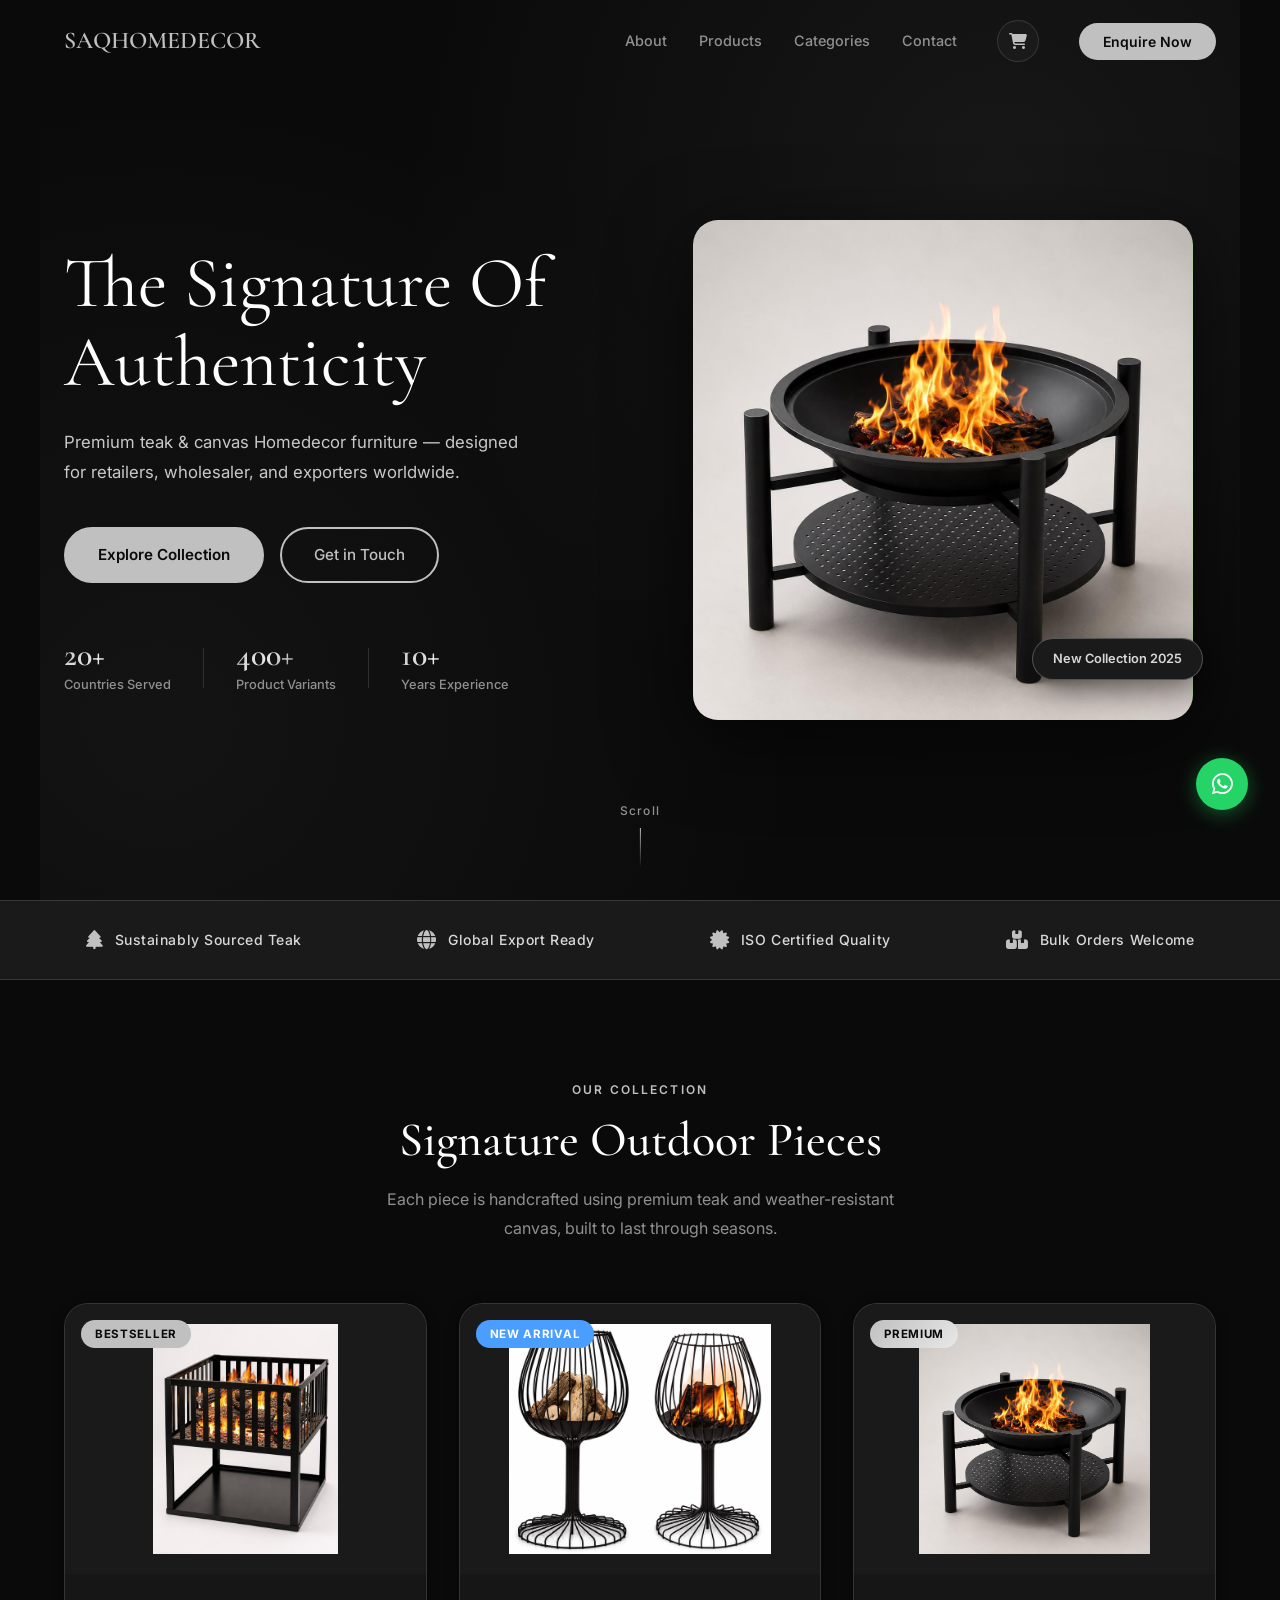
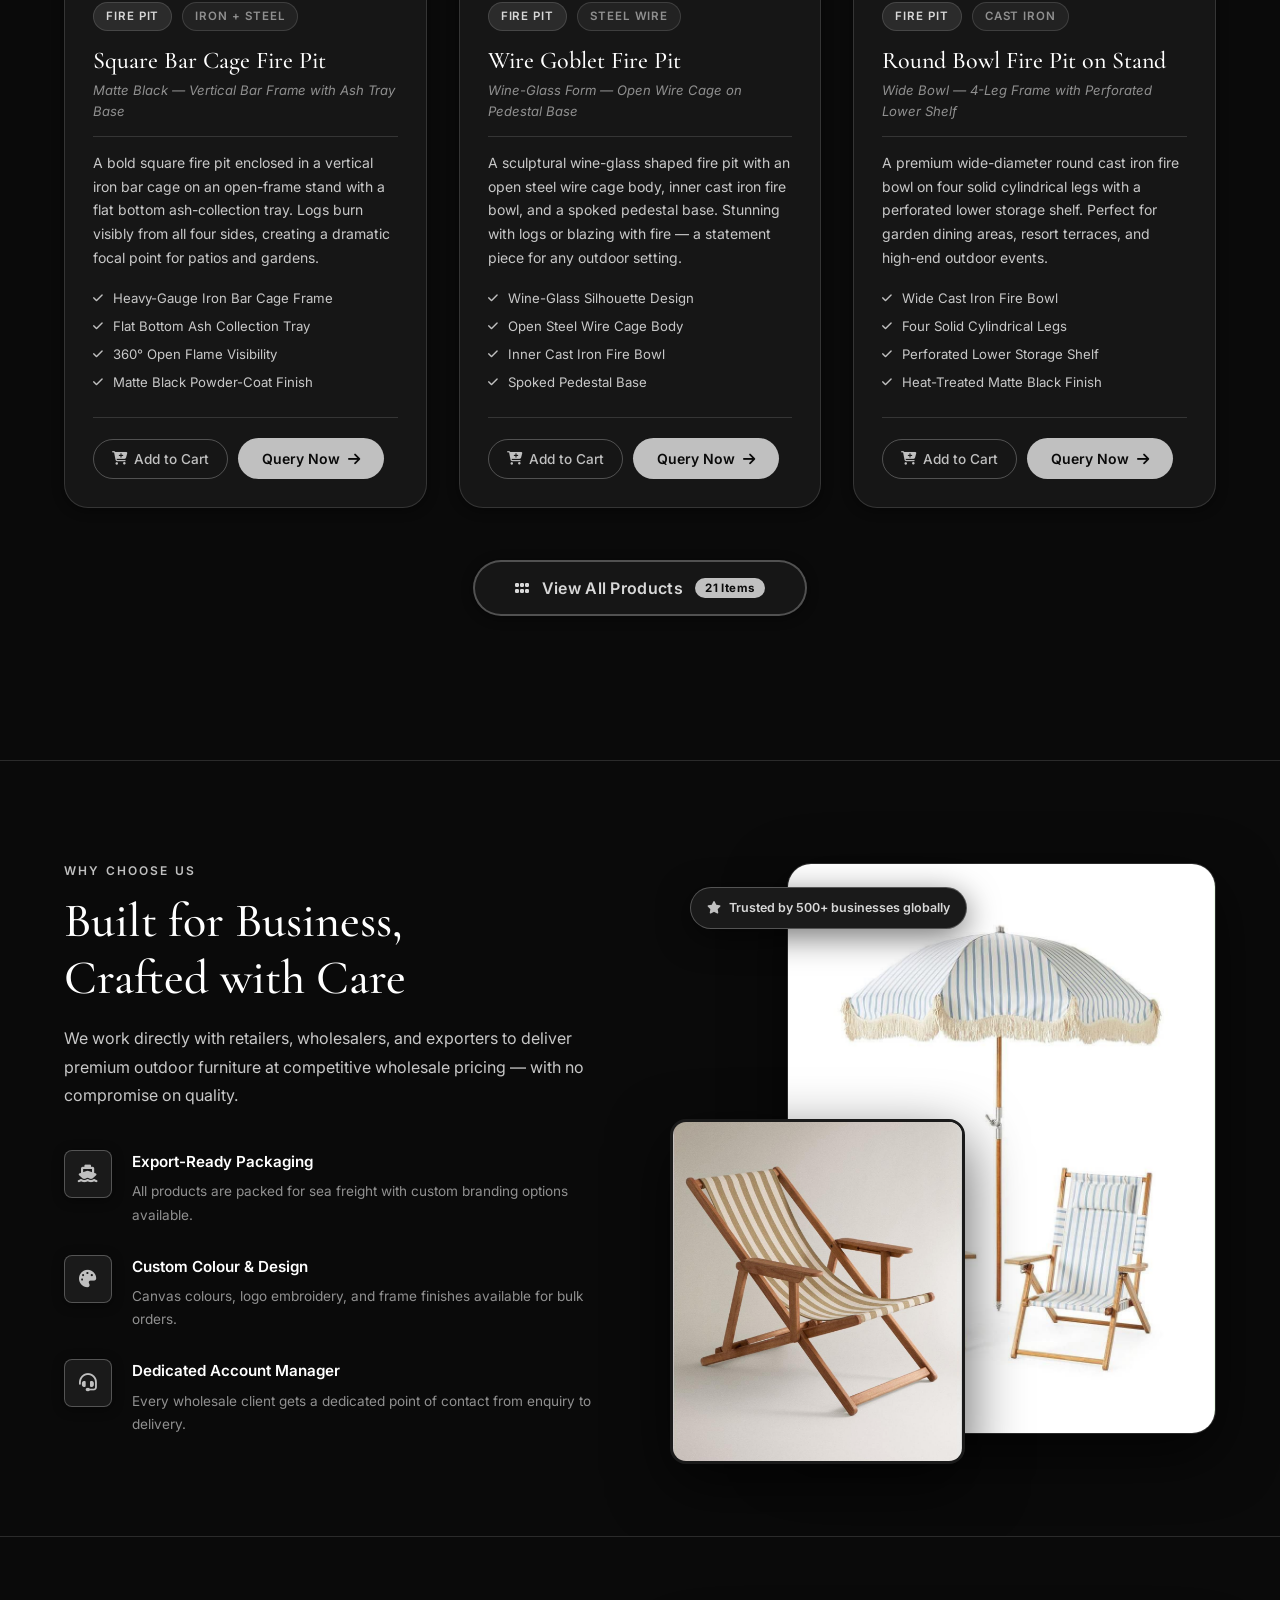
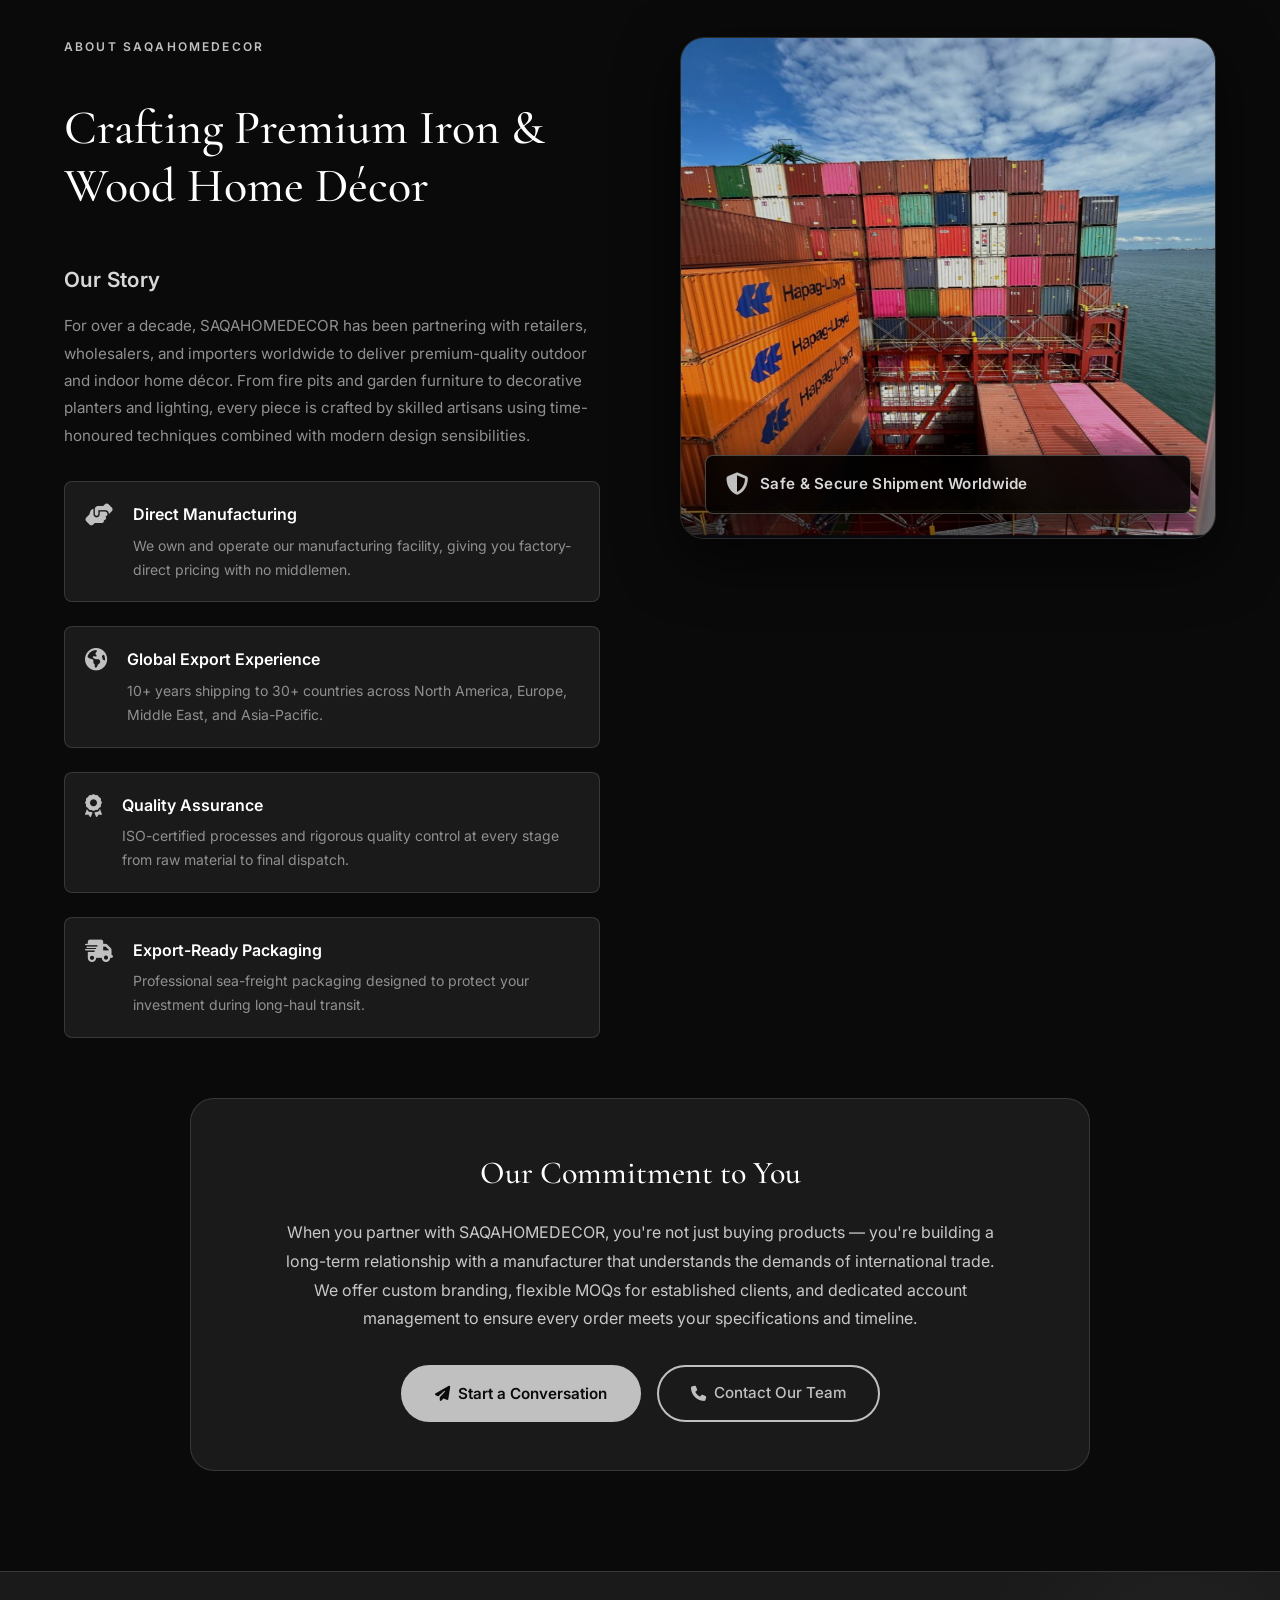
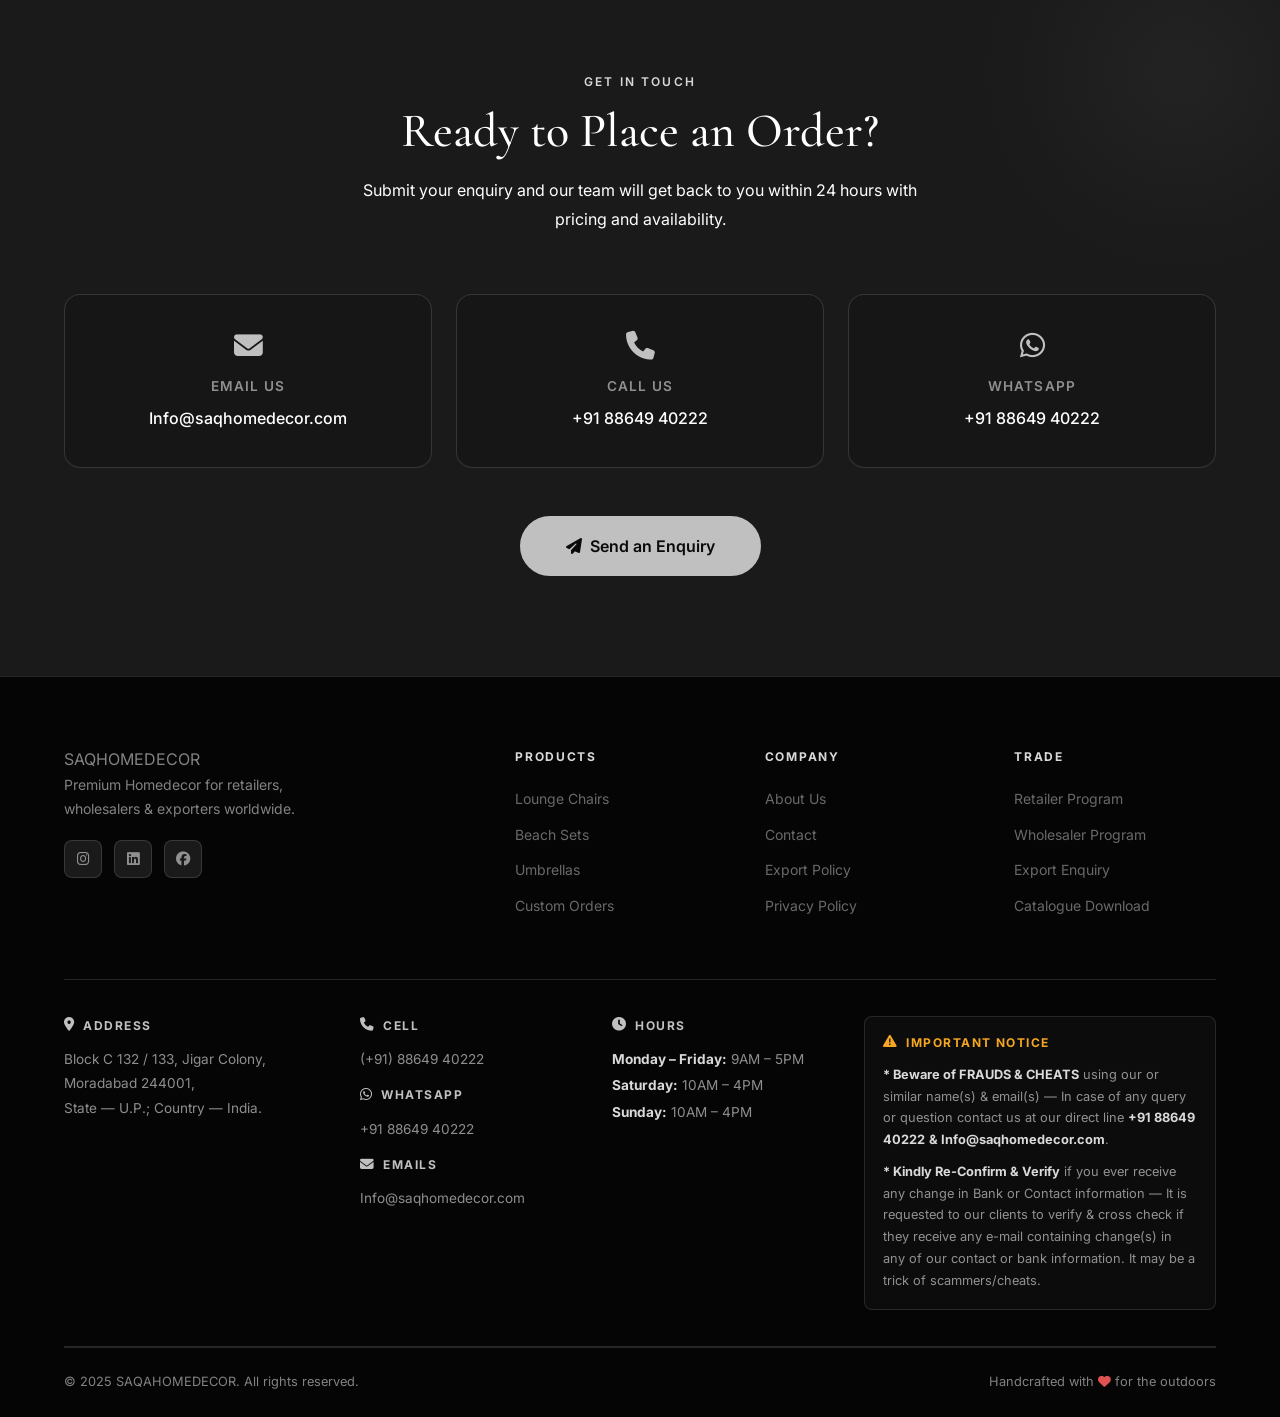
==== commit c20a7264: "text-" ====
--- a/frontend/index.html
+++ b/frontend/index.html
@@ -22,7 +22,7 @@
         <samp class="logo">SAQHOMEDECOR</samp>
       </a>
       <ul class="nav-links">
-        <li><a href="#about">About</a></li>
+        <li><a href="#about-page">About</a></li>
         <li><a href="#products">Products</a></li>
         <li><a href="#categories">Categories</a></li>
         <li><a href="#contact">Contact</a></li>
@@ -37,7 +37,7 @@
       </button>
     </div>
     <div class="mobile-menu" id="mobileMenu">
-      <a href="#about">About</a>
+      <a href="#about-page">About</a>
       <a href="#products">Products</a>
       <a href="#categories">Categories</a>
       <a href="#contact">Contact</a>
@@ -298,6 +298,80 @@
     </div>
   </section>
 
+  <!-- ===== ABOUT US ===== -->
+  <section class="about-us" id="about-page">
+    <div class="container">
+      <div class="about-grid">
+        <div class="about-content">
+          <p class="section-eyebrow">About SAQAHOMEDECOR</p>
+          <h2 class="section-title">Crafting Premium Iron & Wood Home Décor</h2>
+          
+          <div class="about-story">
+            <h3>Our Story</h3>
+            <p>For over a decade, SAQAHOMEDECOR has been partnering with retailers, wholesalers, and importers worldwide to deliver premium-quality outdoor and indoor home décor. From fire pits and garden furniture to decorative planters and lighting, every piece is crafted by skilled artisans using time-honoured techniques combined with modern design sensibilities.</p>
+          </div>
+
+          <div class="about-values">
+            <div class="value-item">
+              <i class="fa-solid fa-hands-helping"></i>
+              <div>
+                <h4>Direct Manufacturing</h4>
+                <p>We own and operate our manufacturing facility, giving you factory-direct pricing with no middlemen.</p>
+              </div>
+            </div>
+            <div class="value-item">
+              <i class="fa-solid fa-globe-americas"></i>
+              <div>
+                <h4>Global Export Experience</h4>
+                <p>10+ years shipping to 30+ countries across North America, Europe, Middle East, and Asia-Pacific.</p>
+              </div>
+            </div>
+            <div class="value-item">
+              <i class="fa-solid fa-award"></i>
+              <div>
+                <h4>Quality Assurance</h4>
+                <p>ISO-certified processes and rigorous quality control at every stage from raw material to final dispatch.</p>
+              </div>
+            </div>
+            <div class="value-item">
+              <i class="fa-solid fa-truck-fast"></i>
+              <div>
+                <h4>Export-Ready Packaging</h4>
+                <p>Professional sea-freight packaging designed to protect your investment during long-haul transit.</p>
+              </div>
+            </div>
+          </div>
+        </div>
+
+        <div class="about-image">
+          <div class="about-img-wrap">
+            <img src="image copy 23.png" alt="Safe Shipment - Export Ready" />
+            <div class="about-badge">
+              <i class="fa-solid fa-shield-halved"></i>
+              <span>Safe & Secure Shipment Worldwide</span>
+            </div>
+          </div>
+          
+        </div>
+      </div>
+
+      <div class="about-commitment">
+        <div class="commitment-content">
+          <h3>Our Commitment to You</h3>
+          <p>When you partner with SAQAHOMEDECOR, you're not just buying products — you're building a long-term relationship with a manufacturer that understands the demands of international trade. We offer custom branding, flexible MOQs for established clients, and dedicated account management to ensure every order meets your specifications and timeline.</p>
+          <div class="commitment-actions">
+            <button class="btn-primary" onclick="openModal(null)">
+              <i class="fa-solid fa-paper-plane"></i> Start a Conversation
+            </button>
+            <a href="#contact" class="btn-outline">
+              <i class="fa-solid fa-phone"></i> Contact Our Team
+            </a>
+          </div>
+        </div>
+      </div>
+    </div>
+  </section>
+
   <!-- ===== CONTACT ===== -->
   <section class="contact-section" id="contact">
     <div class="container">
@@ -360,7 +434,7 @@
         <div class="footer-links">
           <h5>Company</h5>
           <ul>
-            <li><a href="#about">About Us</a></li>
+            <li><a href="#about-page">About Us</a></li>
             <li><a href="#contact">Contact</a></li>
             <li><a href="#">Export Policy</a></li>
             <li><a href="#">Privacy Policy</a></li>
@@ -400,7 +474,7 @@
         <div class="fcs-col fcs-notice">
           <h5><i class="fa-solid fa-triangle-exclamation"></i> Important Notice</h5>
           <p><strong>* Beware of FRAUDS & CHEATS</strong> using our or similar name(s) & email(s) — In case of any query
-            or question contact us at our direct line <strong>+91 88649 40222</strong>   <strong>Info@saqhomedecor.com</strong>.</p>
+            or question contact us at our direct line <strong>+91 88649 40222</strong> <strong> & </strong>  <strong>Info@saqhomedecor.com</strong>.</p>
           <p style="margin-top:10px"><strong>* Kindly Re-Confirm & Verify</strong> if you ever receive any change in
             Bank or Contact information — It is requested to our clients to verify & cross check if they receive any
             e-mail containing change(s) in any of our contact or bank information. It may be a trick of scammers/cheats.
--- a/frontend/index.css
+++ b/frontend/index.css
@@ -2025,3 +2025,264 @@
   .whatsapp-float { bottom: 90px; right: 20px; }
   .back-to-top { bottom: 20px; right: 20px; }
 }
+
+/* =============================================
+   ABOUT US SECTION
+   ============================================= */
+.about-us {
+  padding: 100px 0;
+  background: var(--black);
+  border-top: 1px solid var(--border);
+  position: relative;
+}
+
+.about-grid {
+  display: grid;
+  grid-template-columns: 1fr 1fr;
+  gap: 80px;
+  align-items: start;
+  margin-bottom: 60px;
+}
+
+.about-content {
+  display: flex;
+  flex-direction: column;
+  gap: 32px;
+}
+
+.about-lead {
+  font-size: 1.1rem;
+  color: var(--text-mid);
+  line-height: 1.8;
+  margin-top: -16px;
+}
+
+.about-story h3 {
+  font-size: 1.3rem;
+  font-weight: 600;
+  color: var(--silver-light);
+  margin-bottom: 16px;
+  letter-spacing: 0.02em;
+}
+
+.about-story p {
+  font-size: 0.95rem;
+  color: var(--text-light);
+  line-height: 1.8;
+}
+
+.about-values {
+  display: flex;
+  flex-direction: column;
+  gap: 24px;
+}
+
+.value-item {
+  display: flex;
+  gap: 20px;
+  align-items: flex-start;
+  padding: 20px;
+  background: var(--black-light);
+  border: 1px solid var(--border);
+  border-radius: var(--radius-sm);
+  transition: var(--transition);
+}
+
+.value-item:hover {
+  background: var(--black-mid);
+  border-color: var(--border-glow);
+  transform: translateX(4px);
+}
+
+.value-item i {
+  font-size: 1.4rem;
+  color: var(--silver);
+  flex-shrink: 0;
+  margin-top: 2px;
+}
+
+.value-item h4 {
+  font-size: 1rem;
+  font-weight: 600;
+  color: var(--white);
+  margin-bottom: 6px;
+}
+
+.value-item p {
+  font-size: 0.875rem;
+  color: var(--text-light);
+  line-height: 1.7;
+}
+
+/* About Image */
+.about-image {
+  display: flex;
+  flex-direction: column;
+  gap: 32px;
+  position: sticky;
+  top: 100px;
+}
+
+.about-img-wrap {
+  position: relative;
+  border-radius: var(--radius-lg);
+  overflow: hidden;
+  box-shadow: var(--shadow-lg);
+  border: 1px solid var(--border);
+}
+
+.about-img-wrap img {
+  width: 100%;
+  height: 500px;
+  display: block;
+  filter: brightness(0.85);
+  transition: transform 0.5s ease, filter 0.5s ease;
+}
+
+.about-img-wrap:hover img {
+  transform: scale(1.03);
+  filter: brightness(1);
+}
+
+.about-badge {
+  position: absolute;
+  bottom: 24px;
+  left: 24px;
+  right: 24px;
+  background: rgba(0,0,0,0.88);
+  backdrop-filter: blur(12px);
+  -webkit-backdrop-filter: blur(12px);
+  border: 1px solid var(--border-glow);
+  border-radius: var(--radius-sm);
+  padding: 16px 20px;
+  display: flex;
+  align-items: center;
+  gap: 12px;
+  box-shadow: var(--shadow-md);
+}
+
+.about-badge i {
+  font-size: 1.4rem;
+  color: var(--silver);
+}
+
+.about-badge span {
+  font-size: 0.95rem;
+  font-weight: 600;
+  color: var(--silver-light);
+  letter-spacing: 0.02em;
+}
+
+.about-stats {
+  display: grid;
+  grid-template-columns: repeat(3, 1fr);
+  gap: 16px;
+}
+
+.about-stat {
+  background: var(--black-light);
+  border: 1px solid var(--border);
+  border-radius: var(--radius-sm);
+  padding: 20px 16px;
+  text-align: center;
+  transition: var(--transition);
+}
+
+.about-stat:hover {
+  background: var(--black-mid);
+  border-color: var(--border-glow);
+  transform: translateY(-4px);
+  box-shadow: var(--shadow-silver);
+}
+
+.stat-number {
+  display: block;
+  font-family: 'Cormorant Garamond', serif;
+  font-size: 2rem;
+  font-weight: 600;
+  background: var(--metallic);
+  -webkit-background-clip: text;
+  -webkit-text-fill-color: transparent;
+  background-clip: text;
+  line-height: 1.2;
+  margin-bottom: 6px;
+}
+
+.about-stat p {
+  font-size: 0.8rem;
+  color: var(--text-light);
+  font-weight: 500;
+}
+
+/* Commitment Section */
+.about-commitment {
+  background: var(--black-light);
+  border: 1px solid var(--border);
+  border-radius: var(--radius-lg);
+  padding: 48px;
+  text-align: center;
+  max-width: 900px;
+  margin: 0 auto;
+}
+
+.commitment-content h3 {
+  font-family: 'Cormorant Garamond', serif;
+  font-size: 2rem;
+  font-weight: 500;
+  color: var(--white);
+  margin-bottom: 20px;
+}
+
+.commitment-content p {
+  font-size: 1rem;
+  color: var(--text-mid);
+  line-height: 1.8;
+  margin-bottom: 32px;
+  max-width: 720px;
+  margin-left: auto;
+  margin-right: auto;
+}
+
+.commitment-actions {
+  display: flex;
+  gap: 16px;
+  justify-content: center;
+  flex-wrap: wrap;
+}
+
+/* Responsive */
+@media (max-width: 1024px) {
+  .about-grid {
+    grid-template-columns: 1fr;
+    gap: 48px;
+  }
+  .about-image {
+    position: static;
+  }
+}
+
+@media (max-width: 768px) {
+  .about-us {
+    padding: 70px 0;
+  }
+  .about-stats {
+    grid-template-columns: 1fr;
+  }
+  .about-commitment {
+    padding: 32px 24px;
+  }
+  .commitment-actions {
+    flex-direction: column;
+    align-items: stretch;
+  }
+  .commitment-actions .btn-primary,
+  .commitment-actions .btn-outline {
+    width: 100%;
+    justify-content: center;
+  }
+  .about-badge {
+    flex-direction: column;
+    text-align: center;
+    padding: 14px 16px;
+  }
+}
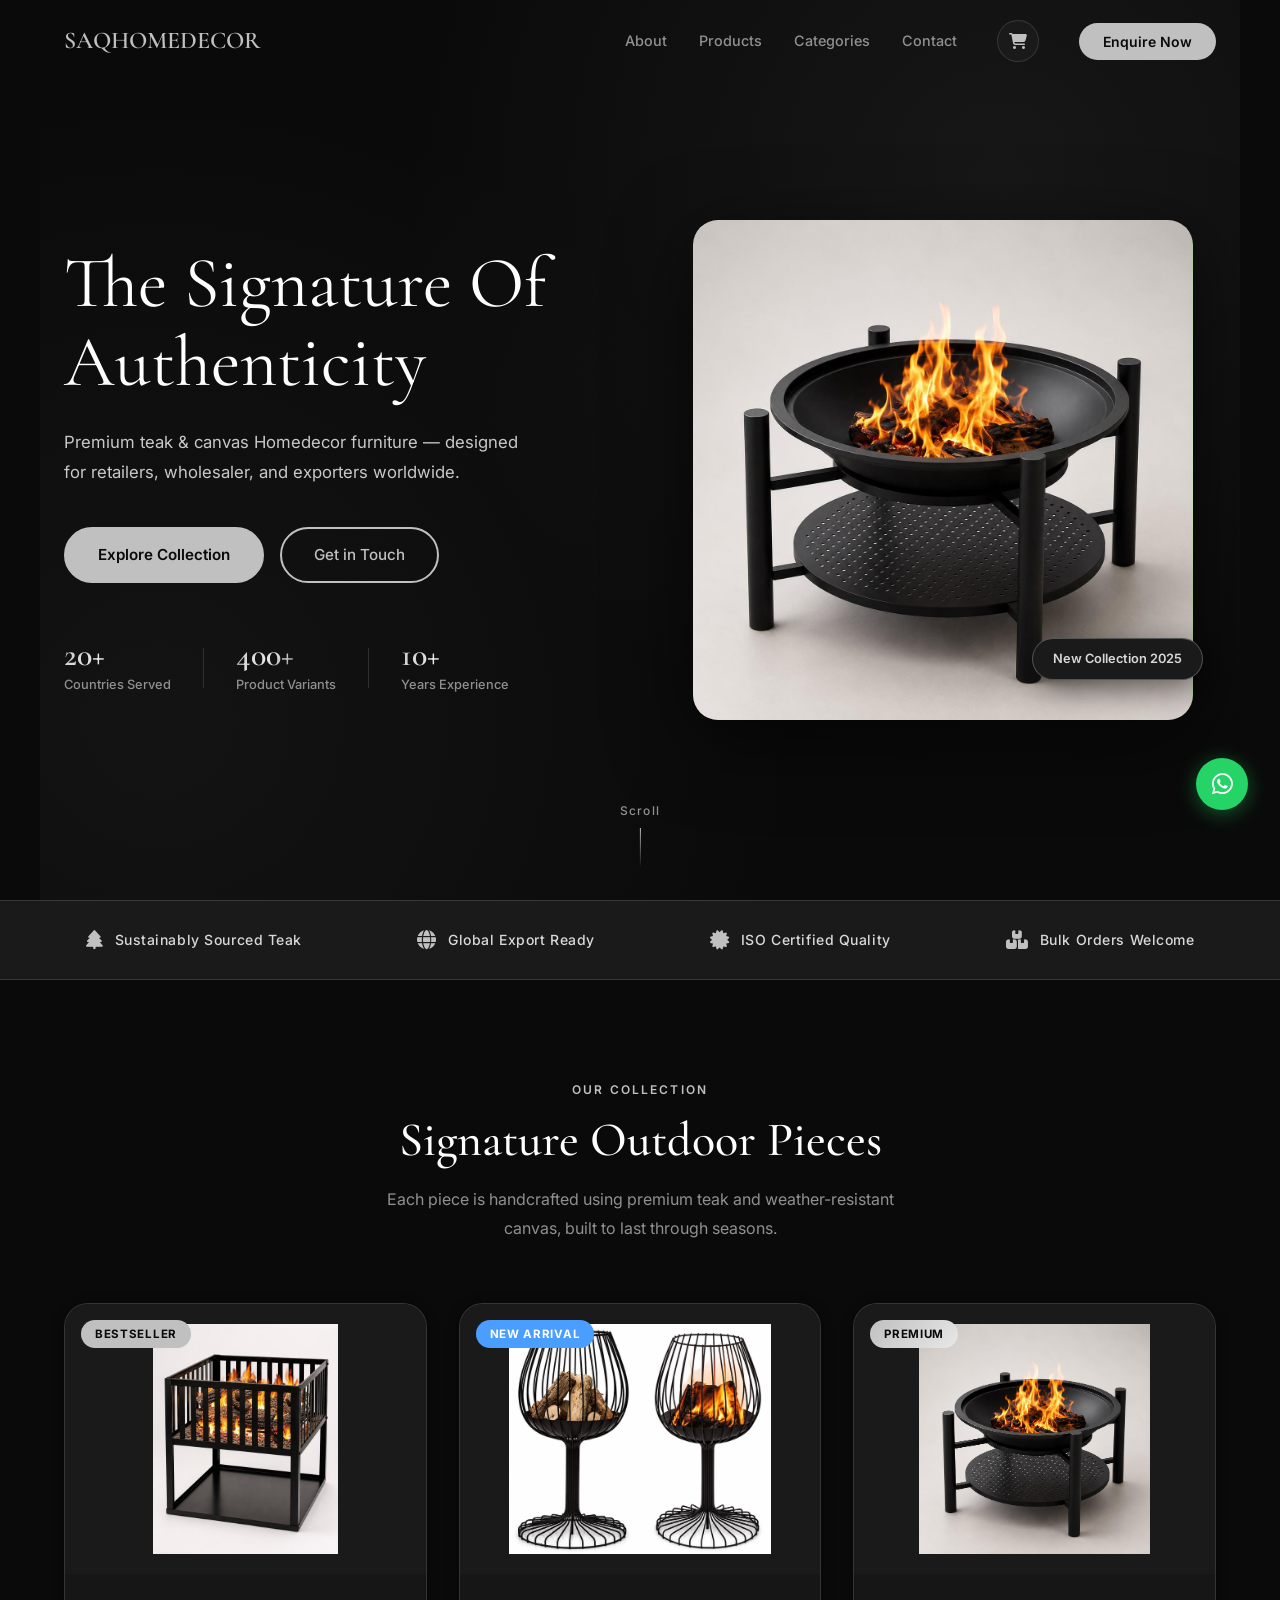
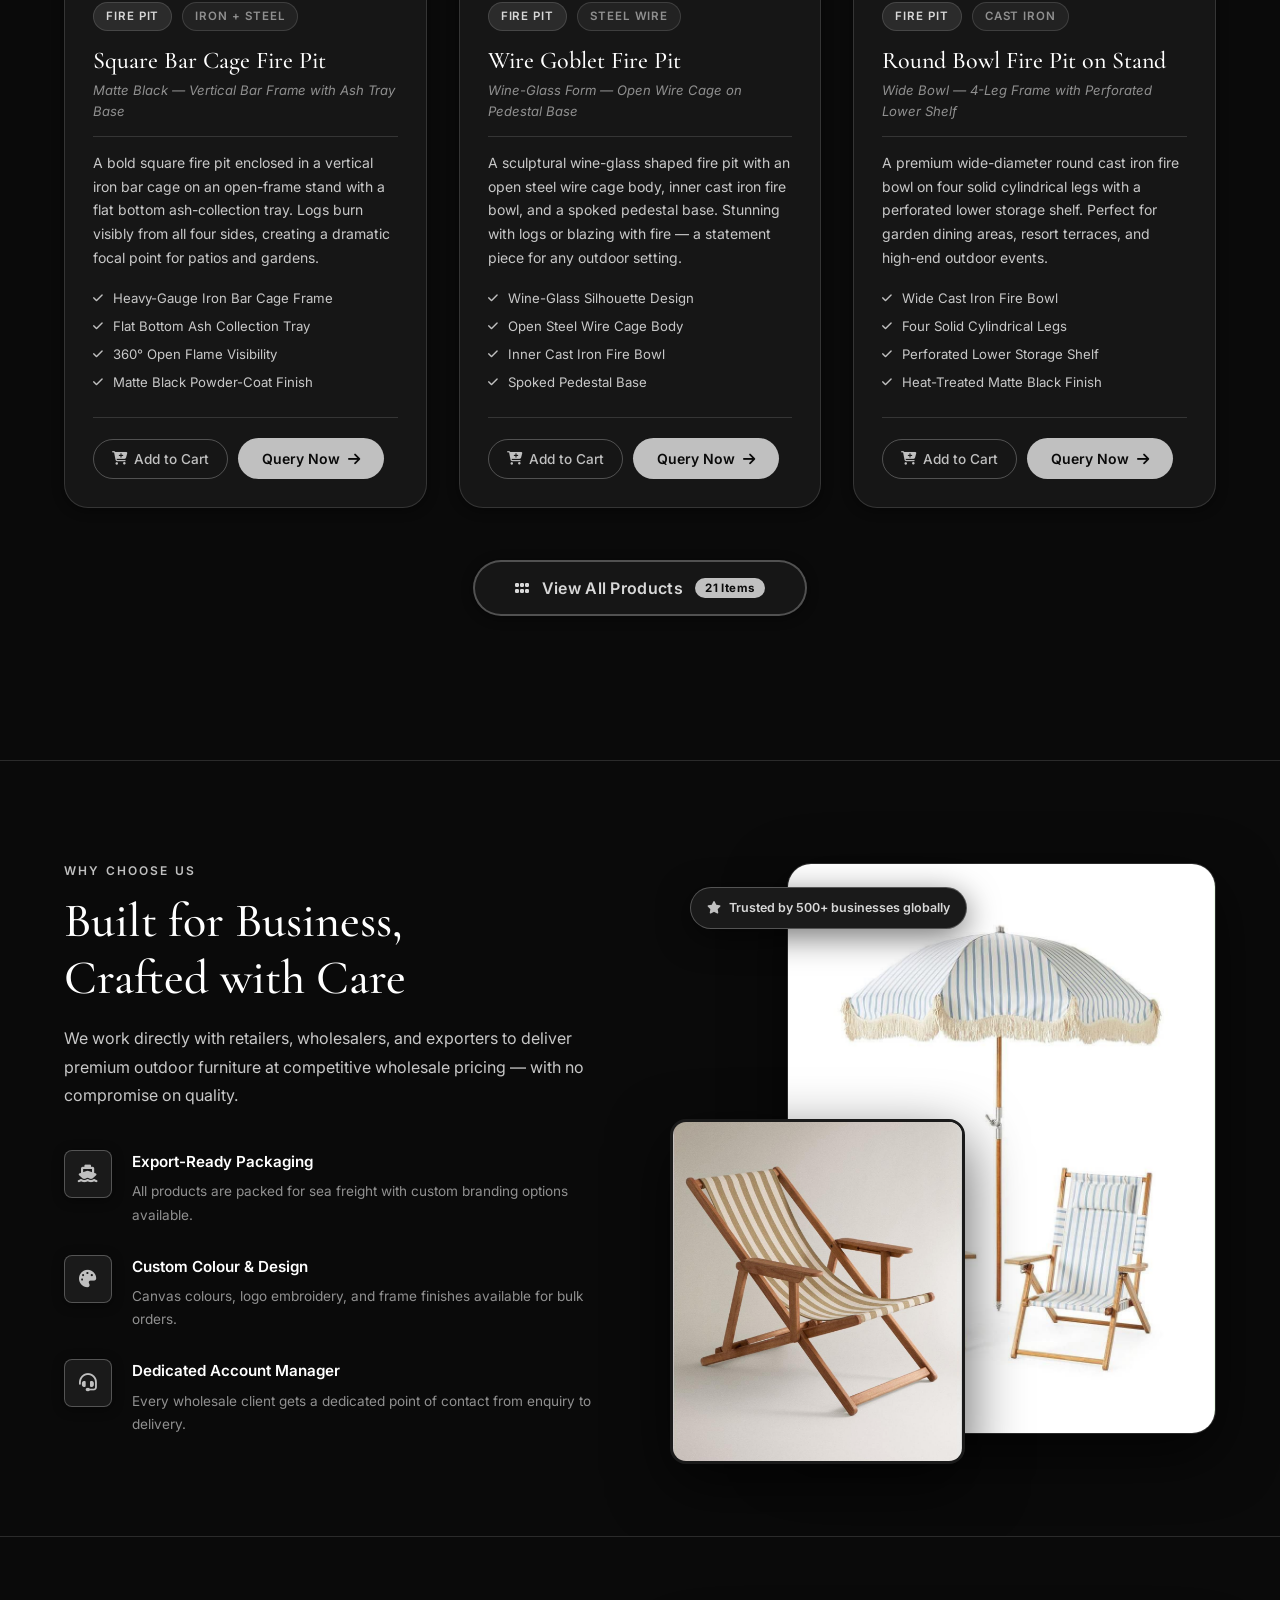
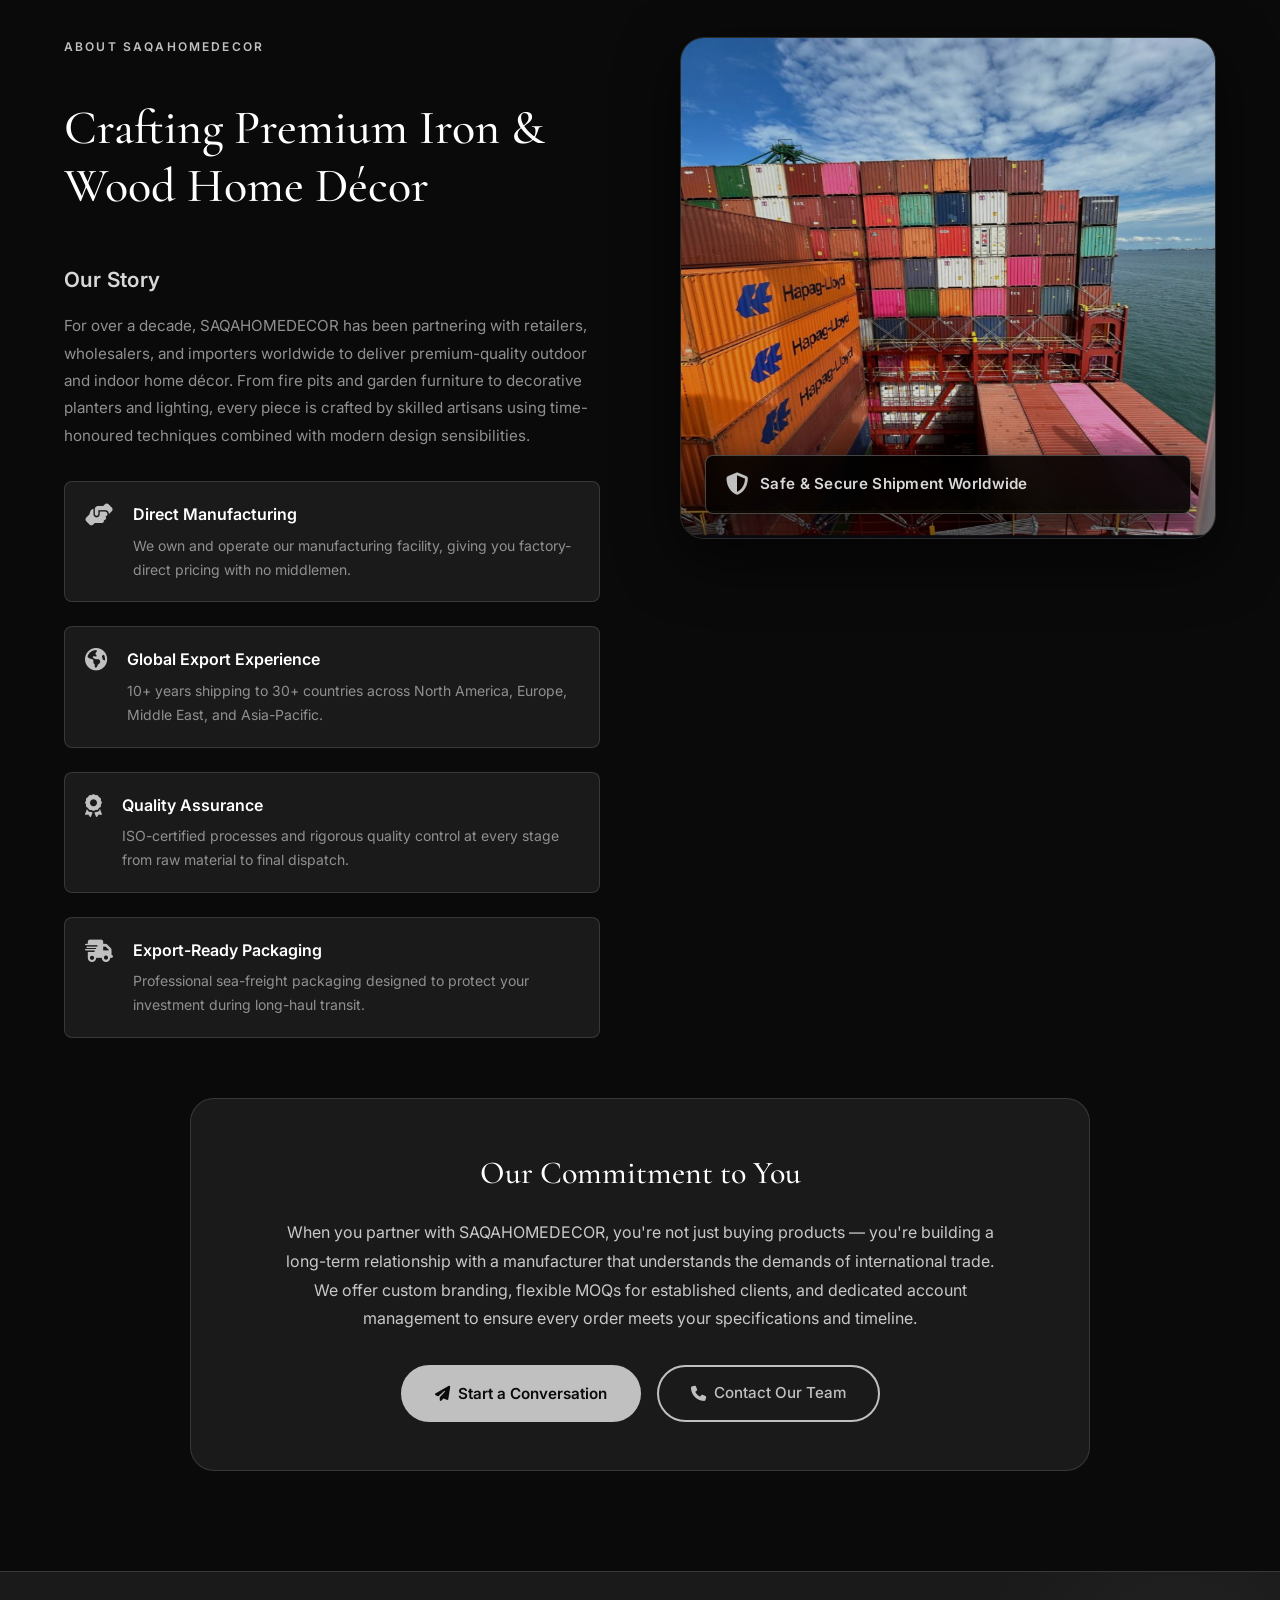
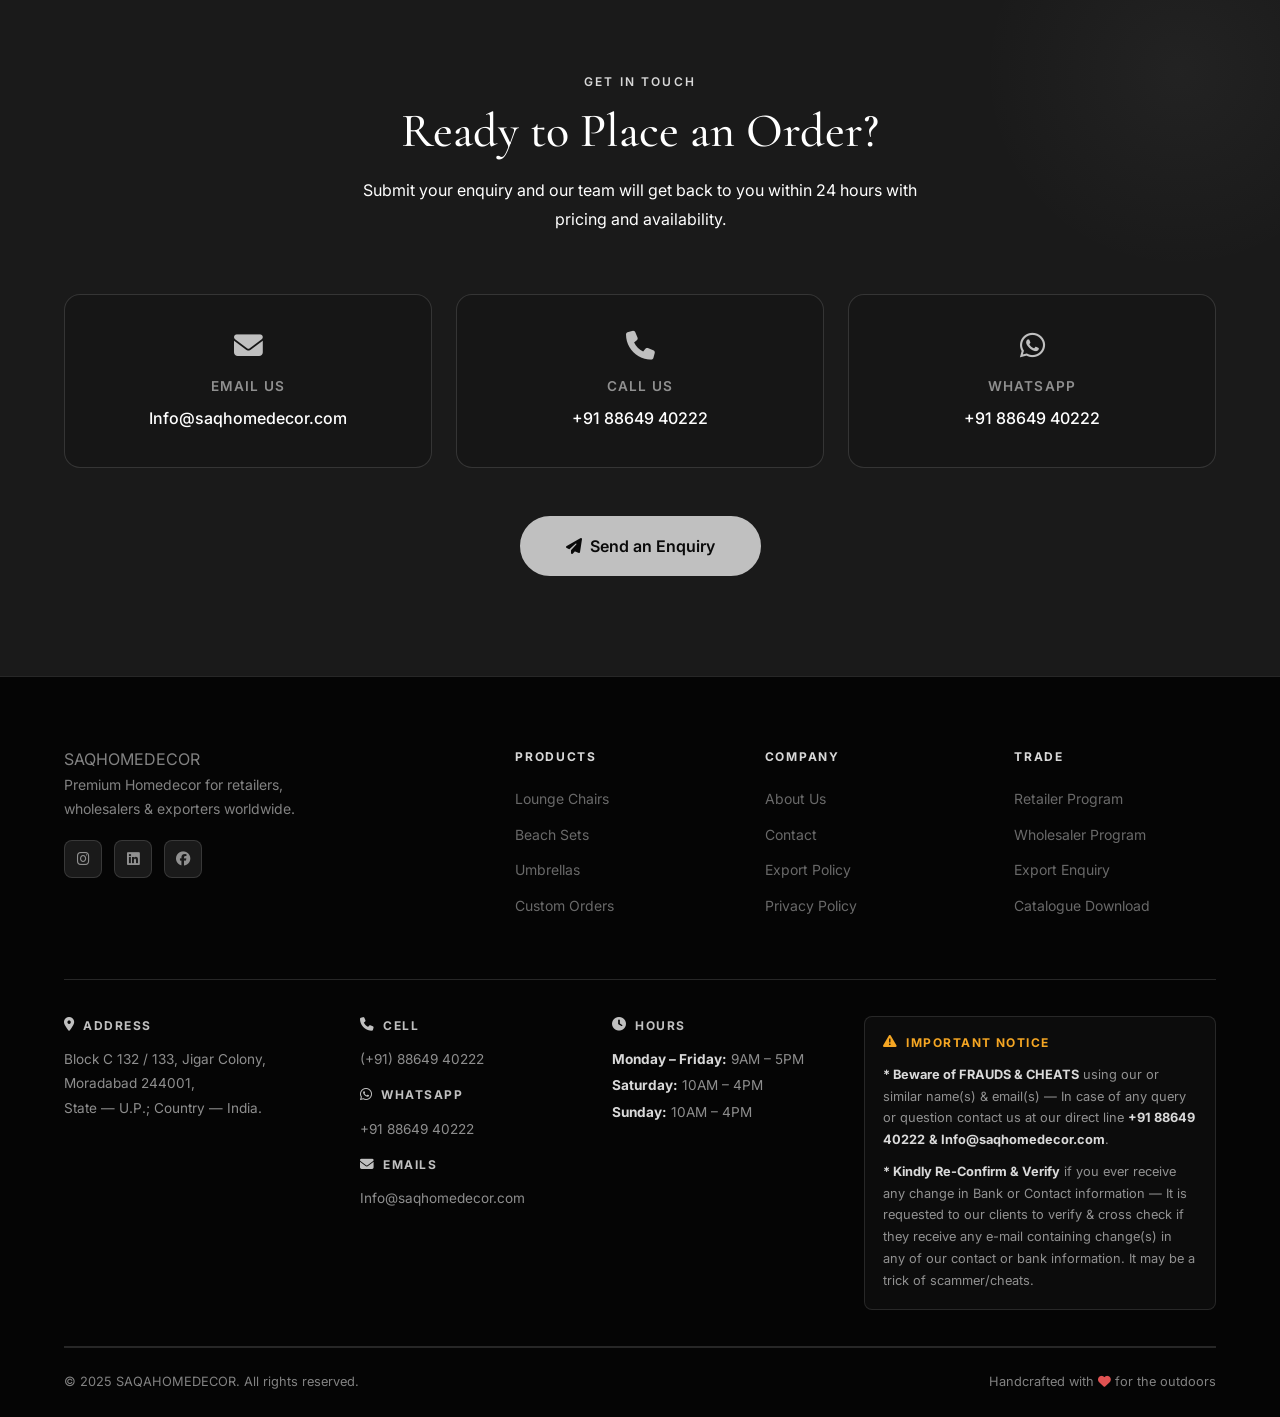
==== commit 063c8e46: "&" ====
--- a/frontend/index.html
+++ b/frontend/index.html
@@ -477,7 +477,7 @@
             or question contact us at our direct line <strong>+91 88649 40222</strong> <strong> & </strong>  <strong>Info@saqhomedecor.com</strong>.</p>
           <p style="margin-top:10px"><strong>* Kindly Re-Confirm & Verify</strong> if you ever receive any change in
             Bank or Contact information — It is requested to our clients to verify & cross check if they receive any
-            e-mail containing change(s) in any of our contact or bank information. It may be a trick of scammers/cheats.
+            e-mail containing change(s) in any of our contact or bank information. It may be a trick of scammer/cheats.
           </p>
         </div>
       </div>
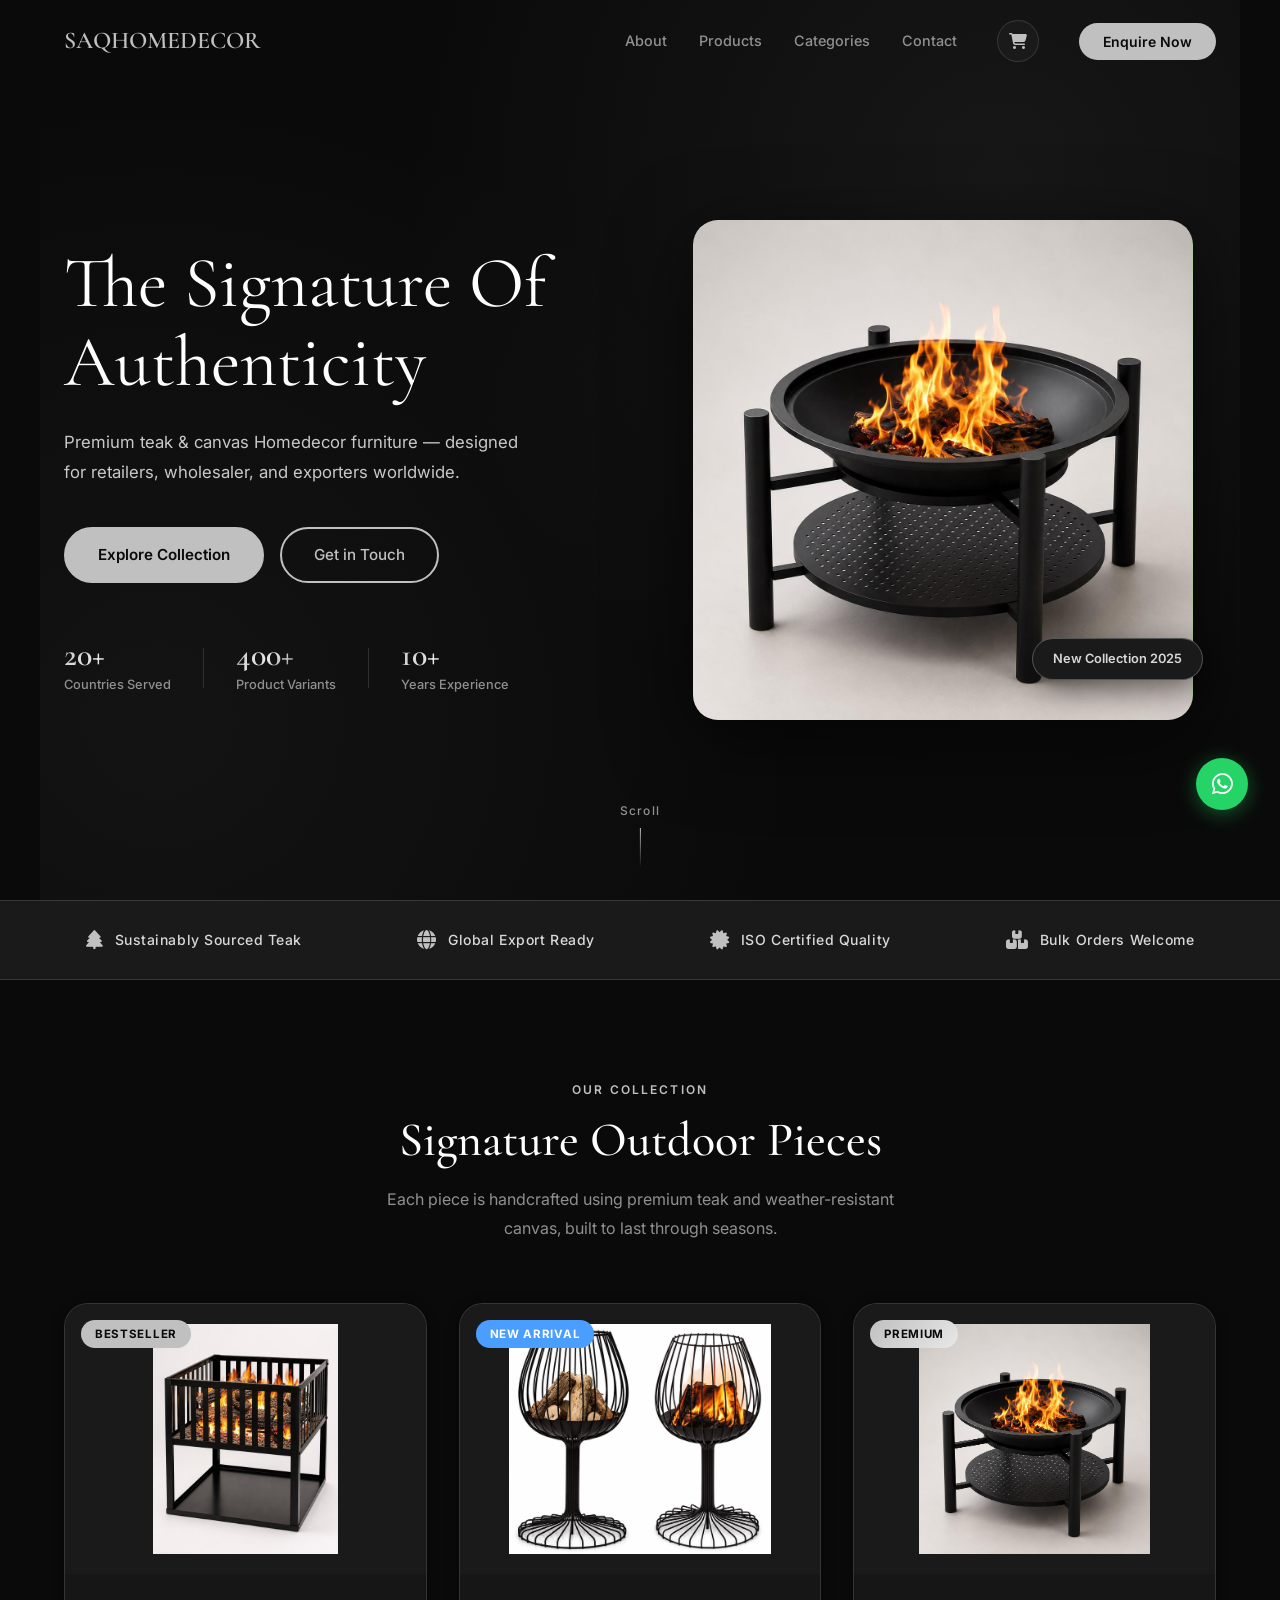
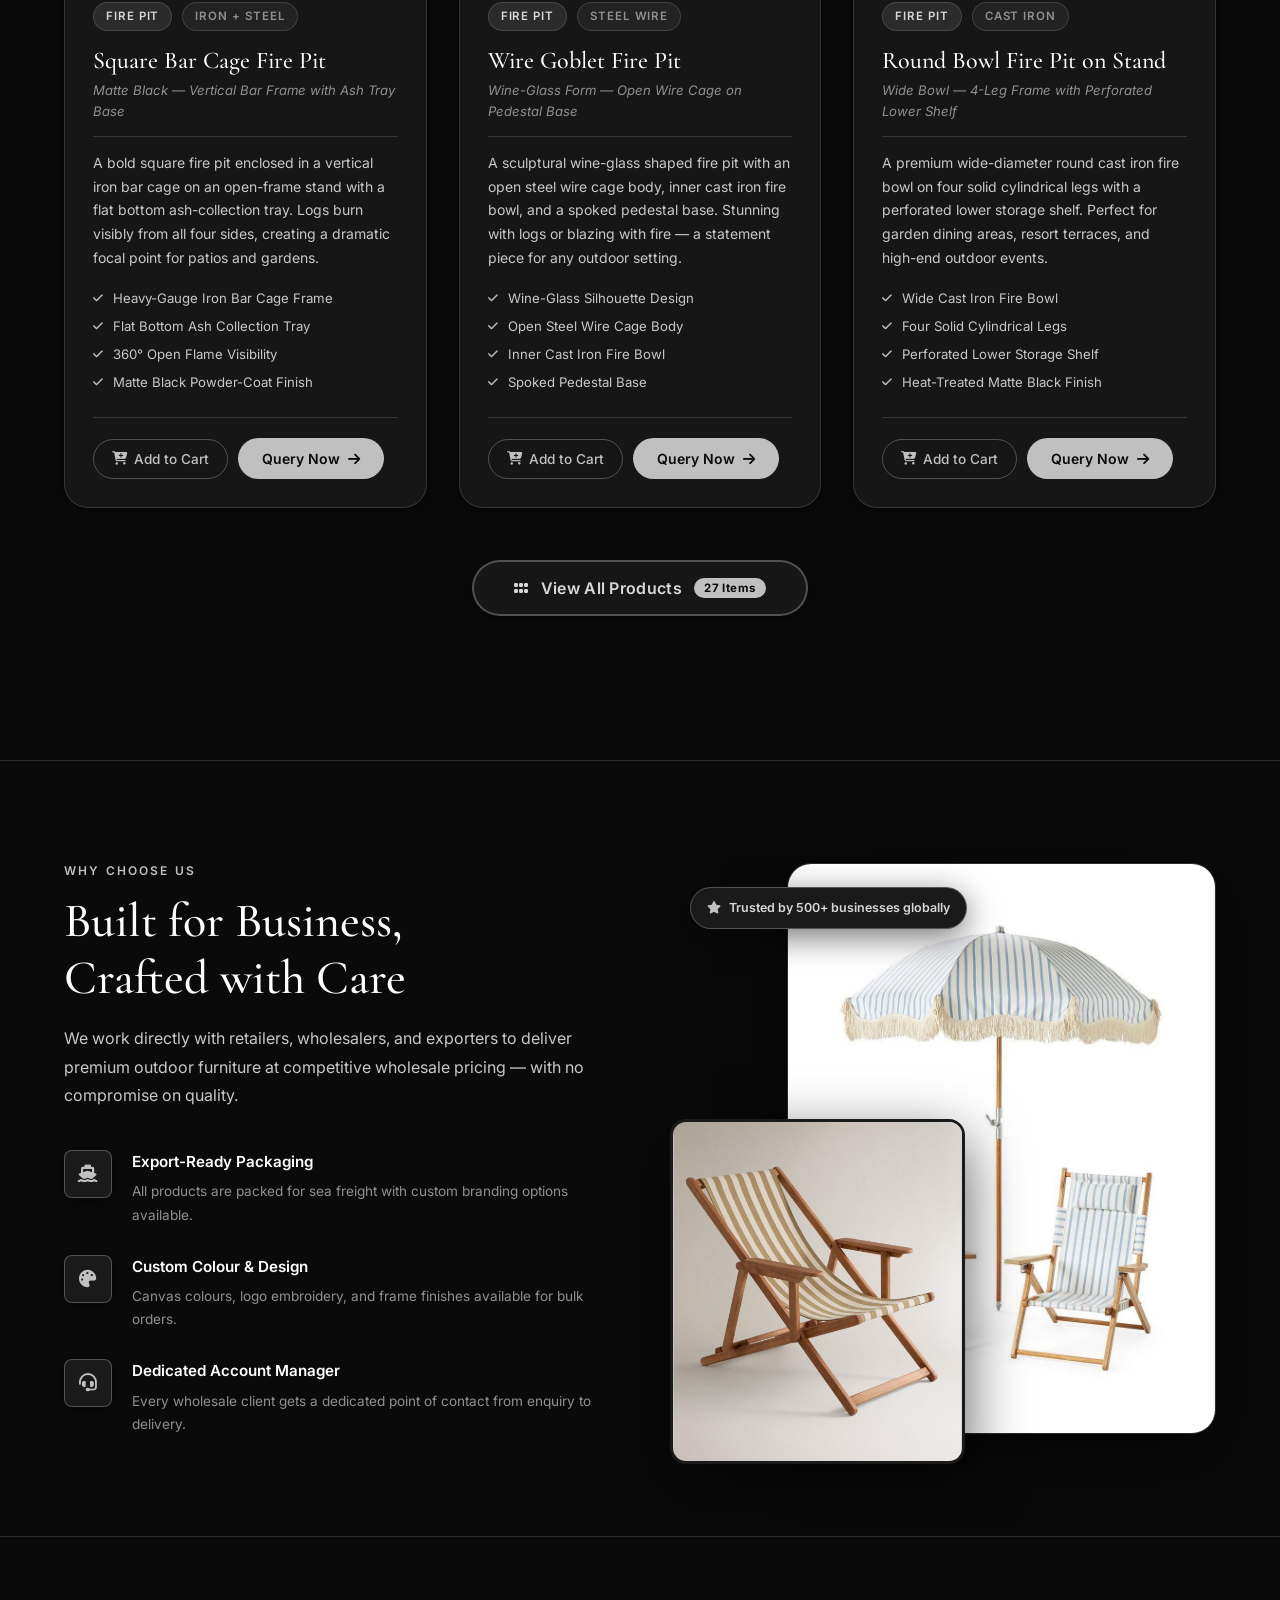
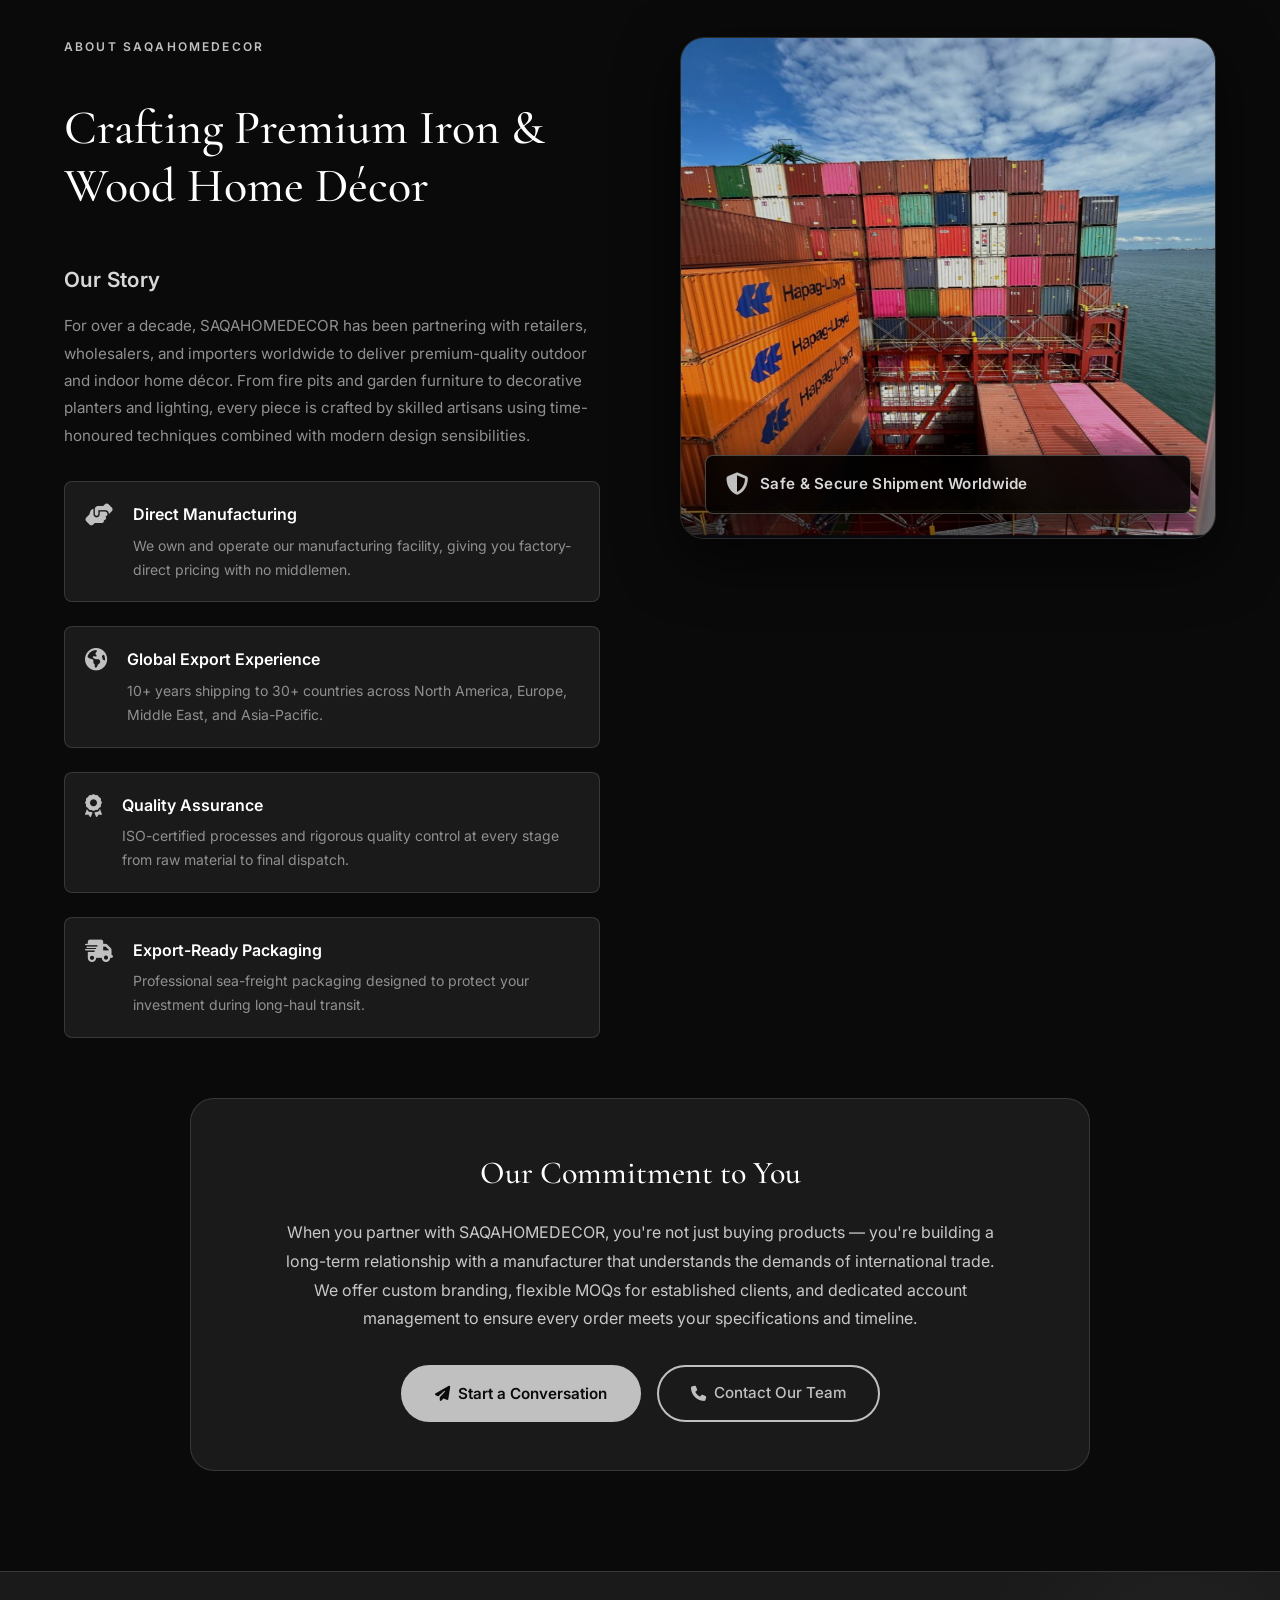
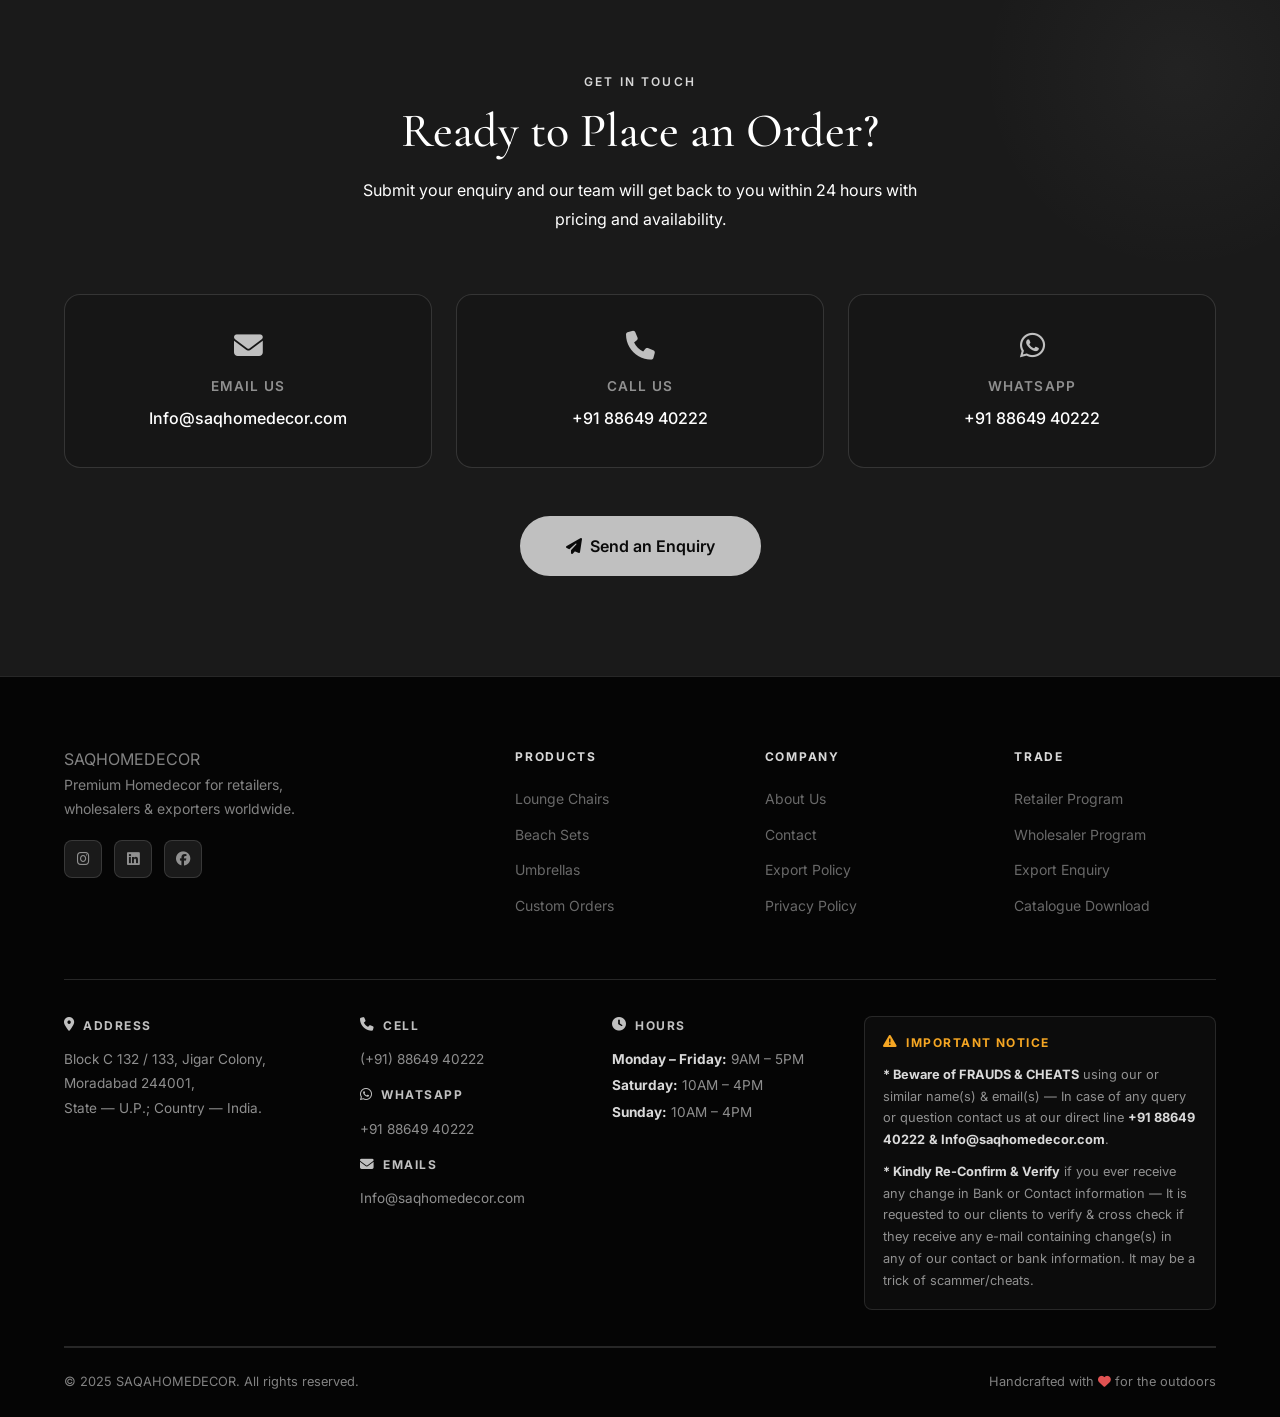
==== commit c817cd88: "add images" ====
--- a/frontend/index.html
+++ b/frontend/index.html
@@ -999,6 +999,18 @@
         
       },
 
+       {
+        name: 'EmberCraft Fire Basket',
+        image: 'image copy 25.png',
+        badge: 'Hot Selling', badgeClass: 'premium',
+        category: 'Fire Pits', material: 'Powder-Coated Steel',
+        title: 'Steel Fire Pit Basket with Elevated Stand',
+        variant: 'Matte Black / Medium, Matte Black',
+        description: 'Create a warm and inviting outdoor atmosphere with the EmberCraft Fire Basket. Constructed from durable steel with an elevated design for improved airflow',
+        features: ['High-temperature resistant steel frame','Elevated design for better airflow','Durable weather-resistant finish'],
+        
+      },
+
 
        {
         name: 'Charcoal BBQ Grill',
@@ -1063,6 +1075,20 @@
       },
 
 
+      {
+        name: 'HearthLine Log Holder',
+        image: 'image copy 26.png',
+        badge: '	New Arrival', badgeClass: '',
+        category: 'Fireplace Accessories', material: 'Durable wood',
+        title: 'Modern Metal Firewood Storage Rack',
+        variant: 'Powder-Coated Steel + Solid Wood Base',
+        description: 'Keep firewood neatly organized with the HearthLine Log Holder. Featuring a sleek steel frame and minimalist design, this rack offers practical storage',
+        features: [' Heavy-duty steel construction','Rust-resistant powder coating','Open-frame contemporary design'],
+        
+      },
+
+
+
 
       // image copy 13.png = (catalogue item)
       {
@@ -1142,6 +1168,18 @@
         variant: 'Elegant Walnut Wood Finish',
         description: 'A contemporary round side table crafted from premium solid wood with a rich walnut finish. Designed to bring elegance and functionality to bedrooms, living rooms, hotels, and luxury interiors.',
         features: [' Premium Solid Wood Construction', 'Spacious Storage Drawer', 'Open Bottom Storage Shelf', 'Smooth Scratch-Resistant Finish'],
+        
+      },
+
+      {
+        name: 'Nordic Pedestal Side Table',
+        image: 'image copy 24.png',
+        badge: 'Best Seller', badgeClass: 'premium',
+        category: 'Side Tables', material: 'Hardwood',
+        title: 'Modern wooden finish stool/side table.',
+        variant: 'Walnut Finish — Compact Pedestal Design',
+        description: 'A beautifully crafted pedestal side table featuring a sculptural silhouette and rich wood grain patterns. Designed to complement modern, Scandinavian, and mid-century interiors',
+        features: [' Premium solid wood construction', 'Elegant pedestal base design', 'Smooth hand-finished surface'],
         
       },
       {
@@ -1215,6 +1253,41 @@
         variant: 'Sky Blue Stripe — Bulk Supply Edition',
         description: 'The same premium resort beach set available for bulk contracts. Two teak high-back chairs in sky blue stripe canvas with a large fringe umbrella on a hardwood tilt-adjust pole. Ideal for large hotel and resort orders.',
         features: ['2 Teak Chairs + 1 Fringe Umbrella', 'Adjustable Tilt Hardwood Pole', 'UV-Fast Sky Blue Stripe Canvas', 'Stackable Chair Frames'],
+        
+      },
+
+       {
+        name: 'EcoBurn Galvanized Incinerator',
+        image: 'image copy 27.png',
+        badge: 'Best Seller', badgeClass: 'premium',
+        category: 'Outdoor Living ', material: 'Galvanized Steel',
+        title: 'Heavy-Duty Galvanized Steel Garden Incinerator Bin with Lid',
+        variant: 'Galvanized Steel — 100L Capacity',
+        description: 'A robust galvanized steel incinerator bin designed for safe and efficient outdoor burning of garden waste, leaves, and debris. Comes with a secure lid to contain ashes and prevent sparks.',
+        features: ['Heavy-Duty Galvanized Steel Construction', '100L Capacity with Secure Lid', 'Ventilation Holes for Efficient Burning', 'Weather-Resistant Finish'],
+        
+      },
+
+       {
+        name: 'Farmhouse Utility Bucket',
+        image: 'image copy 28.png',
+        badge: 'New Arrival', badgeClass: 'premium',
+        category: 'Storage ', material: 'Galvanized Steel',
+        title: 'Rustic Galvanized Metal Utility Bucket with Wooden Handle',
+        variant: 'Galvanized Steel — 20L Capacity',
+        description: 'A rustic galvanized metal utility bucket with a sturdy wooden handle, perfect for carrying water, tools, or garden supplies. Ideal for farmhouse-style décor and practical outdoor use.',
+        features: ['Galvanized Steel Construction', 'Sturdy Wooden Handle', '20L Capacity', 'Rustic Farmhouse Design'],
+        
+      },
+      {
+        name: 'HearthKeeper Ash Bucket',
+        image: 'image copy 29.png',
+        badge: 'Hot Selling', badgeClass: 'premium',
+        category: 'Fireplace Accessories', material: 'Galvanized Steel  ',
+        title: 'Metal Fireplace Ash Bucket with Removable Coal Holder',
+        variant: 'Galvanized Steel — 15L Capacity',
+        description: 'The HearthKeeper Ash Bucket provides a convenient solution for collecting fireplace ash, charcoal, and coal. Featuring an integrated removable insert and sturdy carrying handle',
+        features: ['Durable galvanized steel body', 'Integrated ash and coal compartment', 'Removable perforated insert'],
         
       },
 
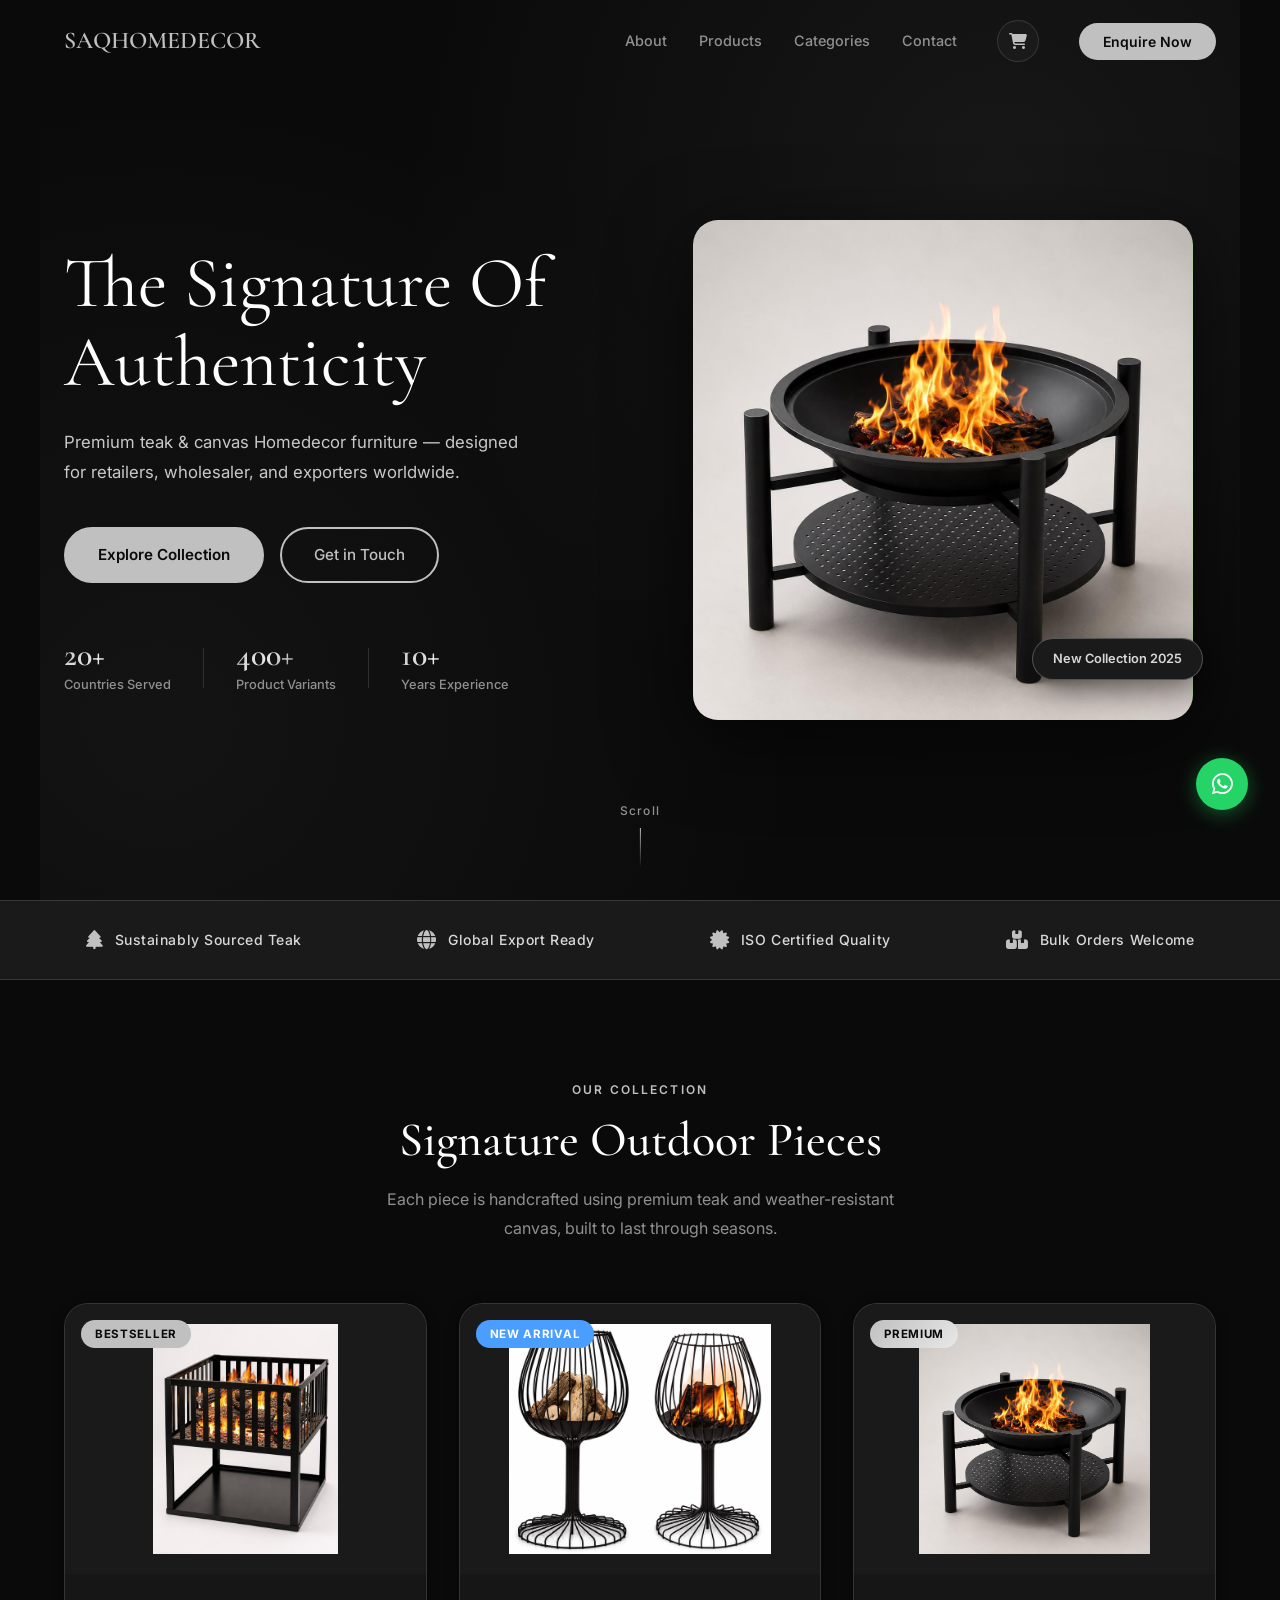
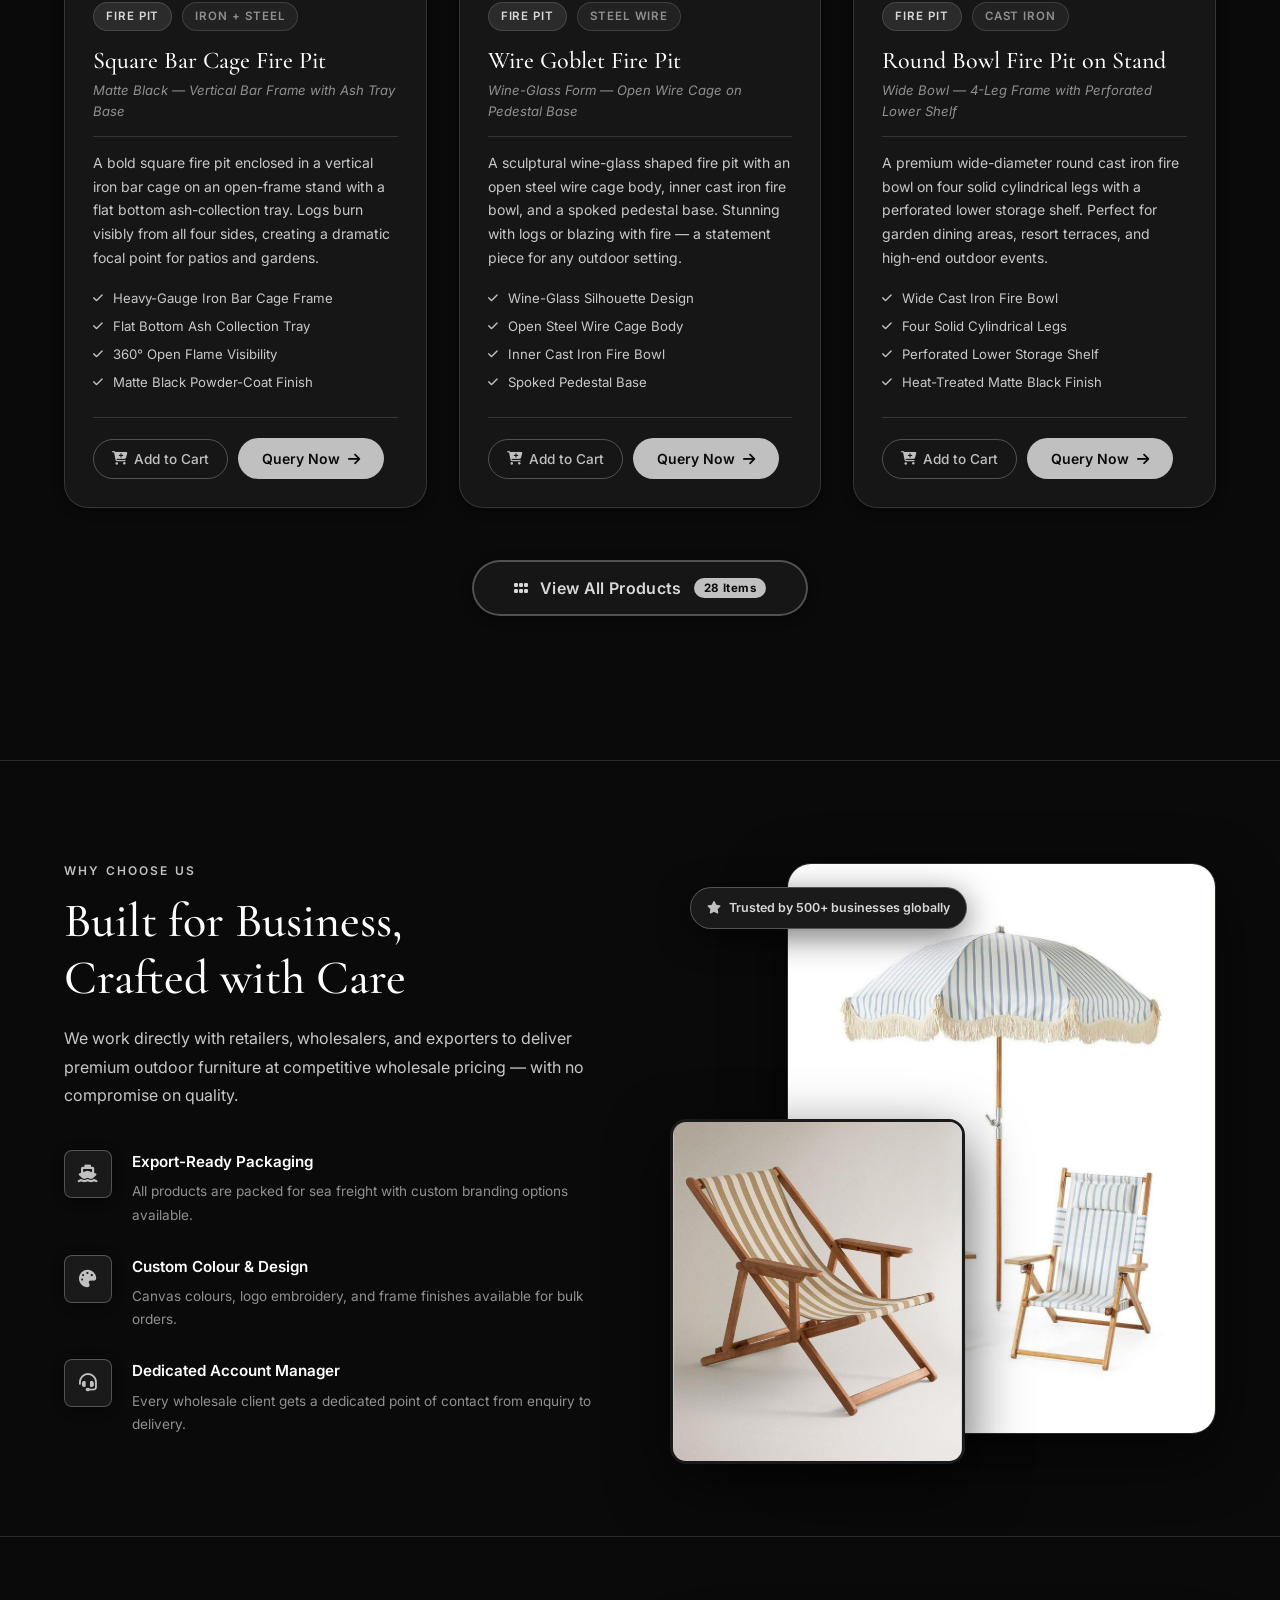
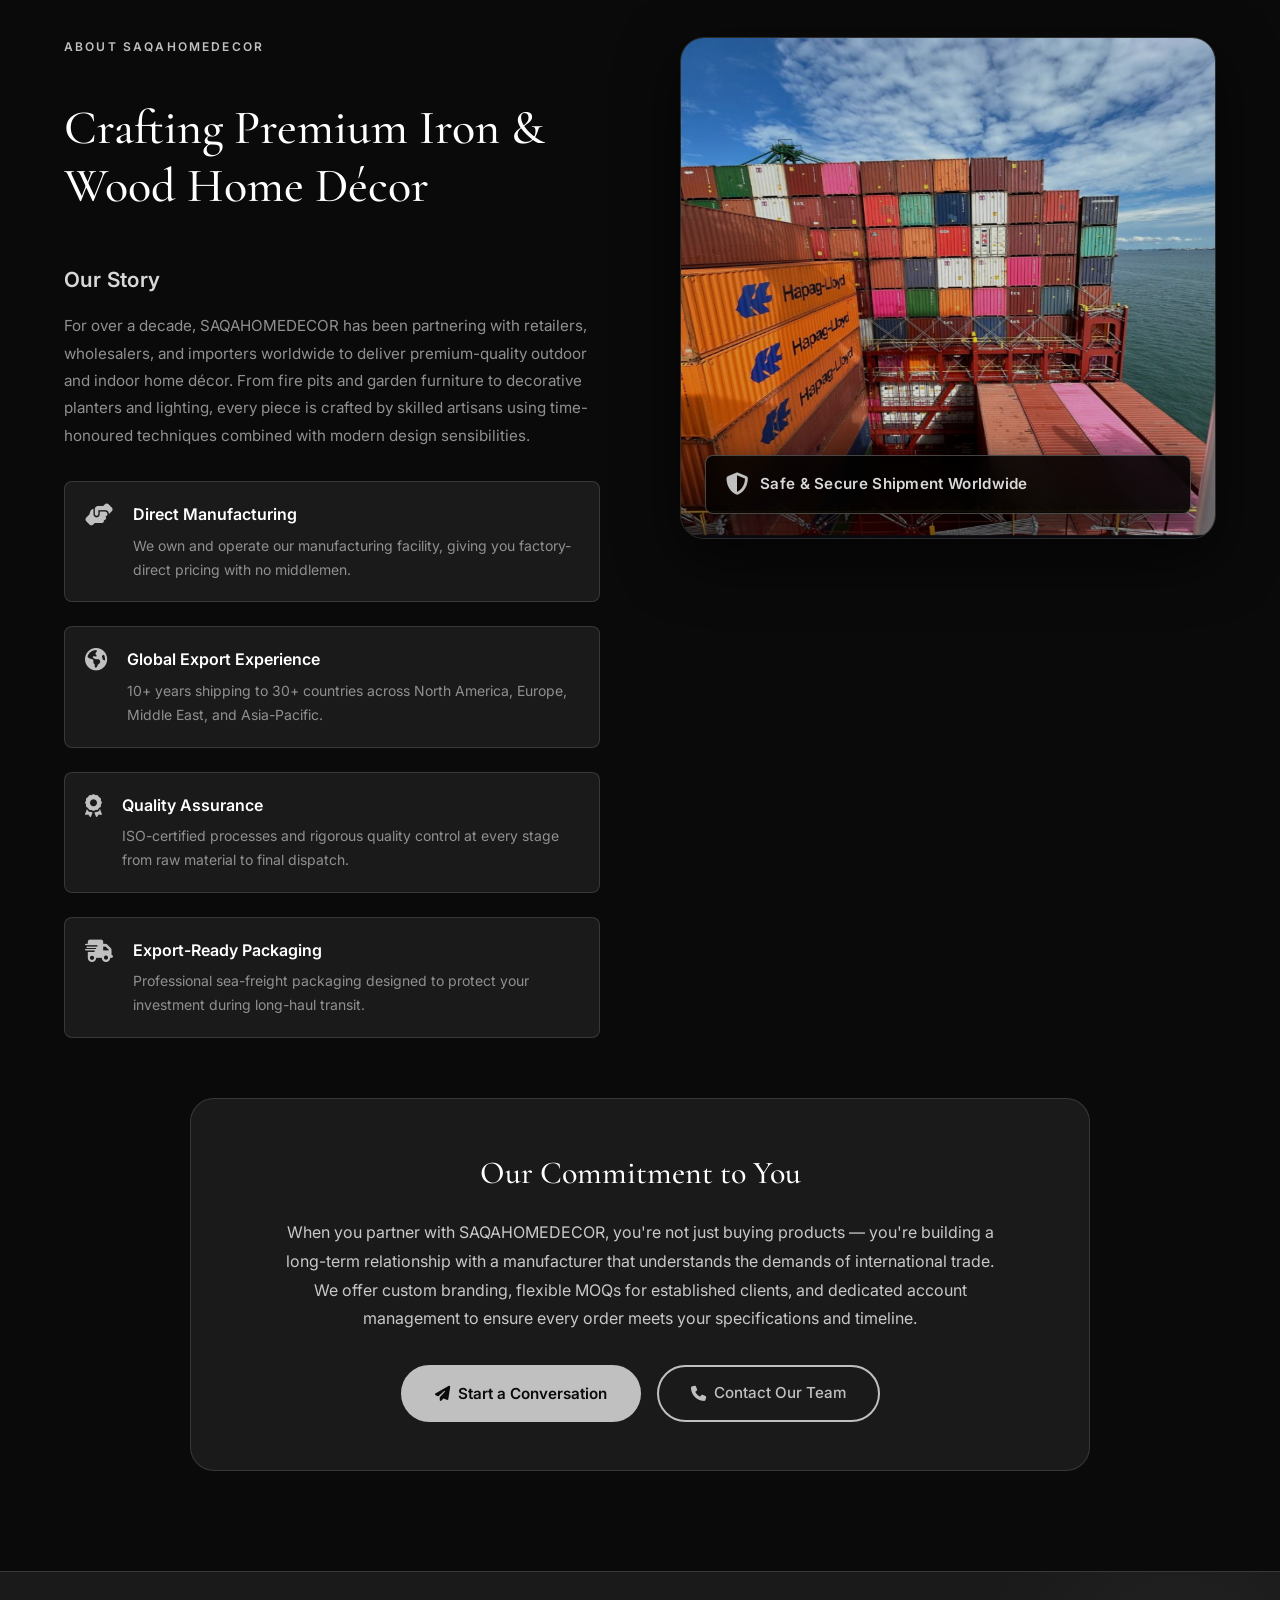
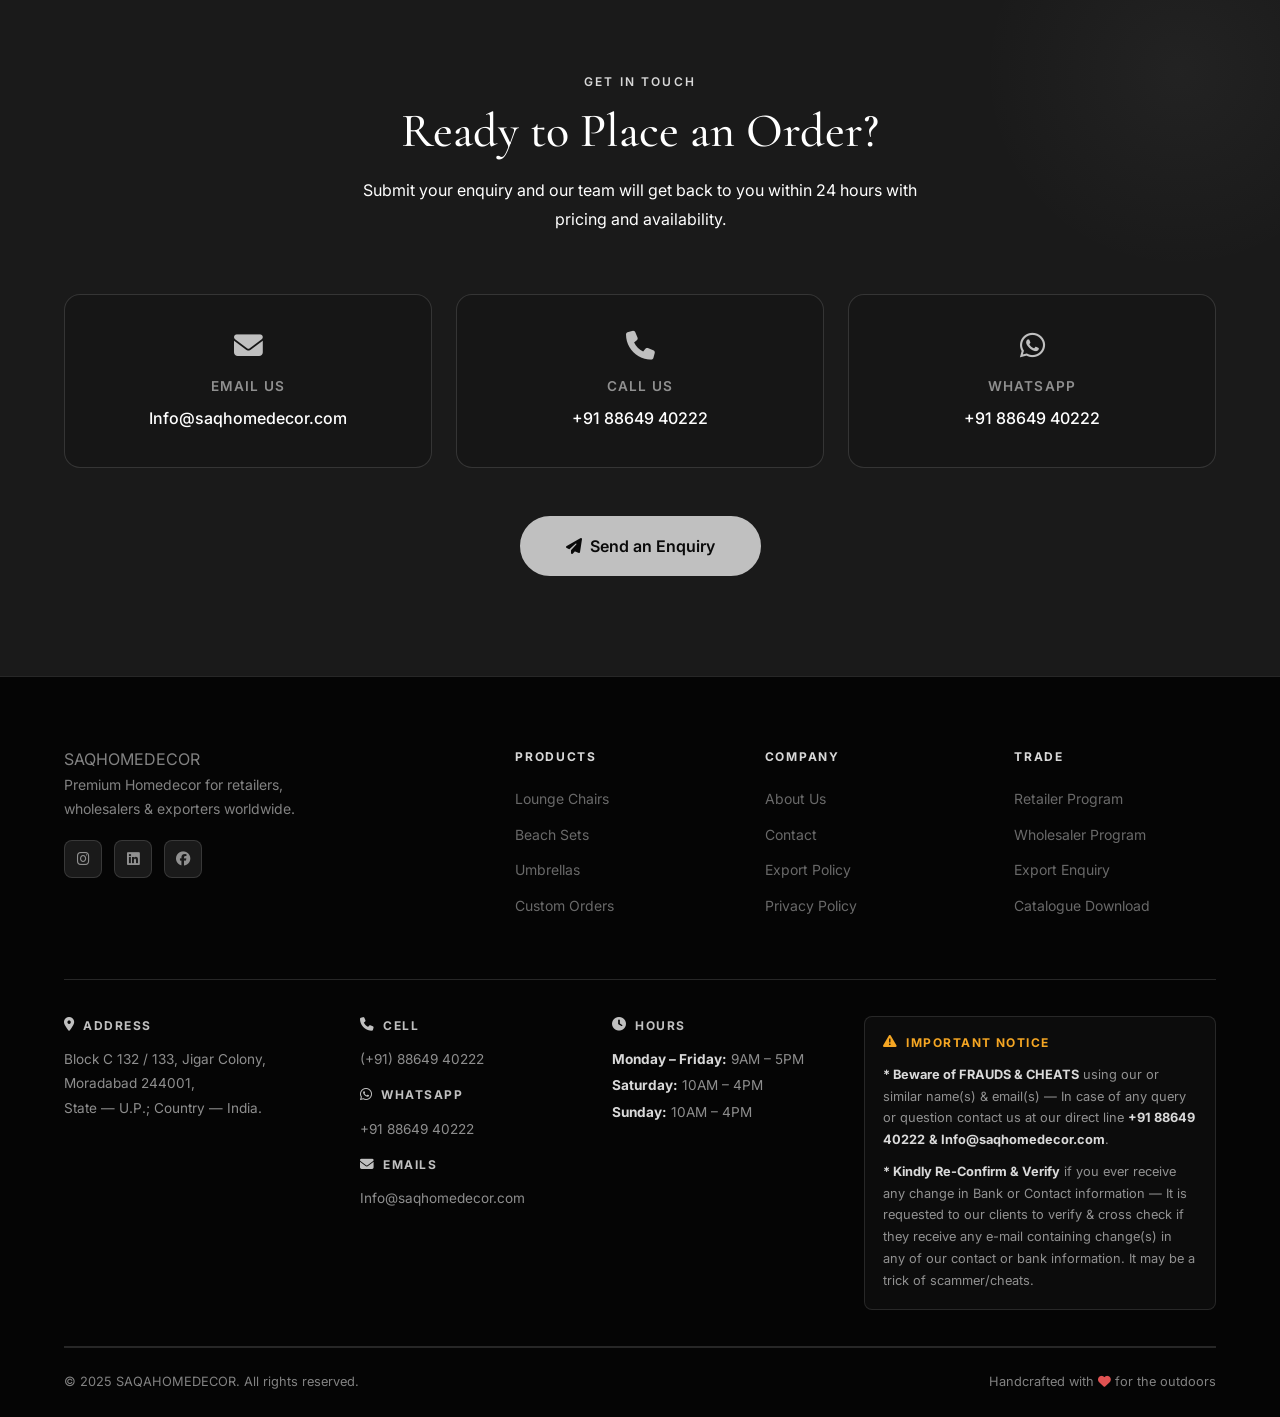
==== commit 3136da07: "addition" ====
--- a/frontend/index.html
+++ b/frontend/index.html
@@ -1037,6 +1037,20 @@
         features: [' Premium Galvanized Steel', 'Weather & Rust Resistant', 'Ideal for Indoor & Outdoor Use', 'Available in Multiple Sizes'],
        
       },
+
+
+
+       {
+        name: 'BloomArt Decorative Planter Set',
+        image: 'image copy 32.png',
+        badge: 'New Arrival', badgeClass: 'classic',
+        category: 'Home Decor', material: 'Galvanized Steel',
+        title: 'Colorful Floral Ceramic Planters - Set of 3',
+        variant: 'Multicolor Floral Pattern',
+        description: 'A stylish collection of galvanized steel planters designed to enhance gardens, balconies, patios, and commercial landscapes with timeless elegance and durability.',
+        features: [' Premium Galvanized Steel', 'Weather & Rust Resistant', 'Ideal for Indoor & Outdoor Use', 'Available in Multiple Sizes'],
+       
+      },
        {
         name: 'Wall Mounted Planter Set',
         image: 'image copy 13.png',
@@ -1044,8 +1058,8 @@
         category: 'Home Decor', material: 'Durable Plastic',
         title: 'Wall Mounted Planter Set',
         variant: 'Colorful Vertical Garden Collection',
-        description: 'Transform empty walls into vibrant green spaces with our premium wall-mounted planter set. Designed for balconies, patios, cafés, and modern homes, these planters combine durability with contemporary style.  ',
-        features: [' UV-Resistant Plastic Body', ' Space-Saving Vertical Design', ' Indoor & Outdoor Suitable', 'Easy Wall Installation'],
+        description: 'Brighten any living space with this vibrant set of decorative ceramic planters. Featuring artistic floral artwork and a glossy finish, these planters are perfect for flowers, succulents, and indoor greenery.  ',
+        features: [ "Set includes 3 decorative planters","Vibrant floral artistic design","Premium ceramic construction","Glossy protective finish",],
         
       },
 
@@ -1059,6 +1073,19 @@
         variant: '	Walnut Wood + Matte Black Frame',
         description: 'A bold industrial-style elevated planter box crafted from rustic solid wood with a sturdy matte black steel frame  ',
         features: [' Rustic solid wood trough', 'Powder-coated matte black steel legs' , 'Elevated design — easy floor cleaning'],
+        
+      },
+
+
+       {
+        name: '	Eternal Blue Memorial Urn Collection',
+        image: 'image copy 31.png',
+        badge: 'Premium', badgeClass: '',
+        category: 'Memorial Urn', material: 'Durable wood + Metal',
+        title: '	Blue Marble Cremation Urn Set with Keepsake Urn',
+        variant: 'Blue Marble & Gold Trim',
+        description: 'Honor cherished memories with this elegant cremation urn collection. Crafted with a stunning blue marble finish and gold accents, the set includes large, extra-large, and keepsake urn options.  ',
+        features: ["Premium memorial urn collection","Blue marble-inspired finish", "Decorative gold-tone accents",],
         
       },
 
@@ -1256,38 +1283,28 @@
         
       },
 
+      
        {
-        name: 'EcoBurn Galvanized Incinerator',
-        image: 'image copy 27.png',
-        badge: 'Best Seller', badgeClass: 'premium',
-        category: 'Outdoor Living ', material: 'Galvanized Steel',
-        title: 'Heavy-Duty Galvanized Steel Garden Incinerator Bin with Lid',
-        variant: 'Galvanized Steel — 100L Capacity',
-        description: 'A robust galvanized steel incinerator bin designed for safe and efficient outdoor burning of garden waste, leaves, and debris. Comes with a secure lid to contain ashes and prevent sparks.',
-        features: ['Heavy-Duty Galvanized Steel Construction', '100L Capacity with Secure Lid', 'Ventilation Holes for Efficient Burning', 'Weather-Resistant Finish'],
-        
-      },
-
-       {
-        name: 'Farmhouse Utility Bucket',
+        name: 'Galvanized BUCKET',
         image: 'image copy 28.png',
         badge: 'New Arrival', badgeClass: 'premium',
         category: 'Storage ', material: 'Galvanized Steel',
         title: 'Rustic Galvanized Metal Utility Bucket with Wooden Handle',
-        variant: 'Galvanized Steel — 20L Capacity',
+        variant: 'Galvanized Steel — 10L Capacity',
         description: 'A rustic galvanized metal utility bucket with a sturdy wooden handle, perfect for carrying water, tools, or garden supplies. Ideal for farmhouse-style décor and practical outdoor use.',
         features: ['Galvanized Steel Construction', 'Sturdy Wooden Handle', '20L Capacity', 'Rustic Farmhouse Design'],
         
       },
-      {
-        name: 'HearthKeeper Ash Bucket',
-        image: 'image copy 29.png',
-        badge: 'Hot Selling', badgeClass: 'premium',
-        category: 'Fireplace Accessories', material: 'Galvanized Steel  ',
-        title: 'Metal Fireplace Ash Bucket with Removable Coal Holder',
-        variant: 'Galvanized Steel — 15L Capacity',
-        description: 'The HearthKeeper Ash Bucket provides a convenient solution for collecting fireplace ash, charcoal, and coal. Featuring an integrated removable insert and sturdy carrying handle',
-        features: ['Durable galvanized steel body', 'Integrated ash and coal compartment', 'Removable perforated insert'],
+     
+         {
+        name: 'ForgeCraft Fireplace Tool Set',
+        image: 'image copy 30.png',
+        badge: 'Best Seller', badgeClass: 'premium',
+        category: 'Fireplace Accessories', material: 'Galvanized Steel',
+        title: '5-Piece Black Iron Fireplace Tool Set with Stand',
+        variant: 'Matte Black',
+        description: 'Keep your fireplace clean and organized with this premium wrought iron fireplace tool set. Featuring a durable stand, broom, poker, shovel, and log tongs, this set combines functionality with classic craftsmanship.',
+        features: [ "5-piece complete fireplace maintenance kit","Heavy-duty wrought iron construction","Elegant matte black finish","Space-saving vertical stand",],
         
       },
 
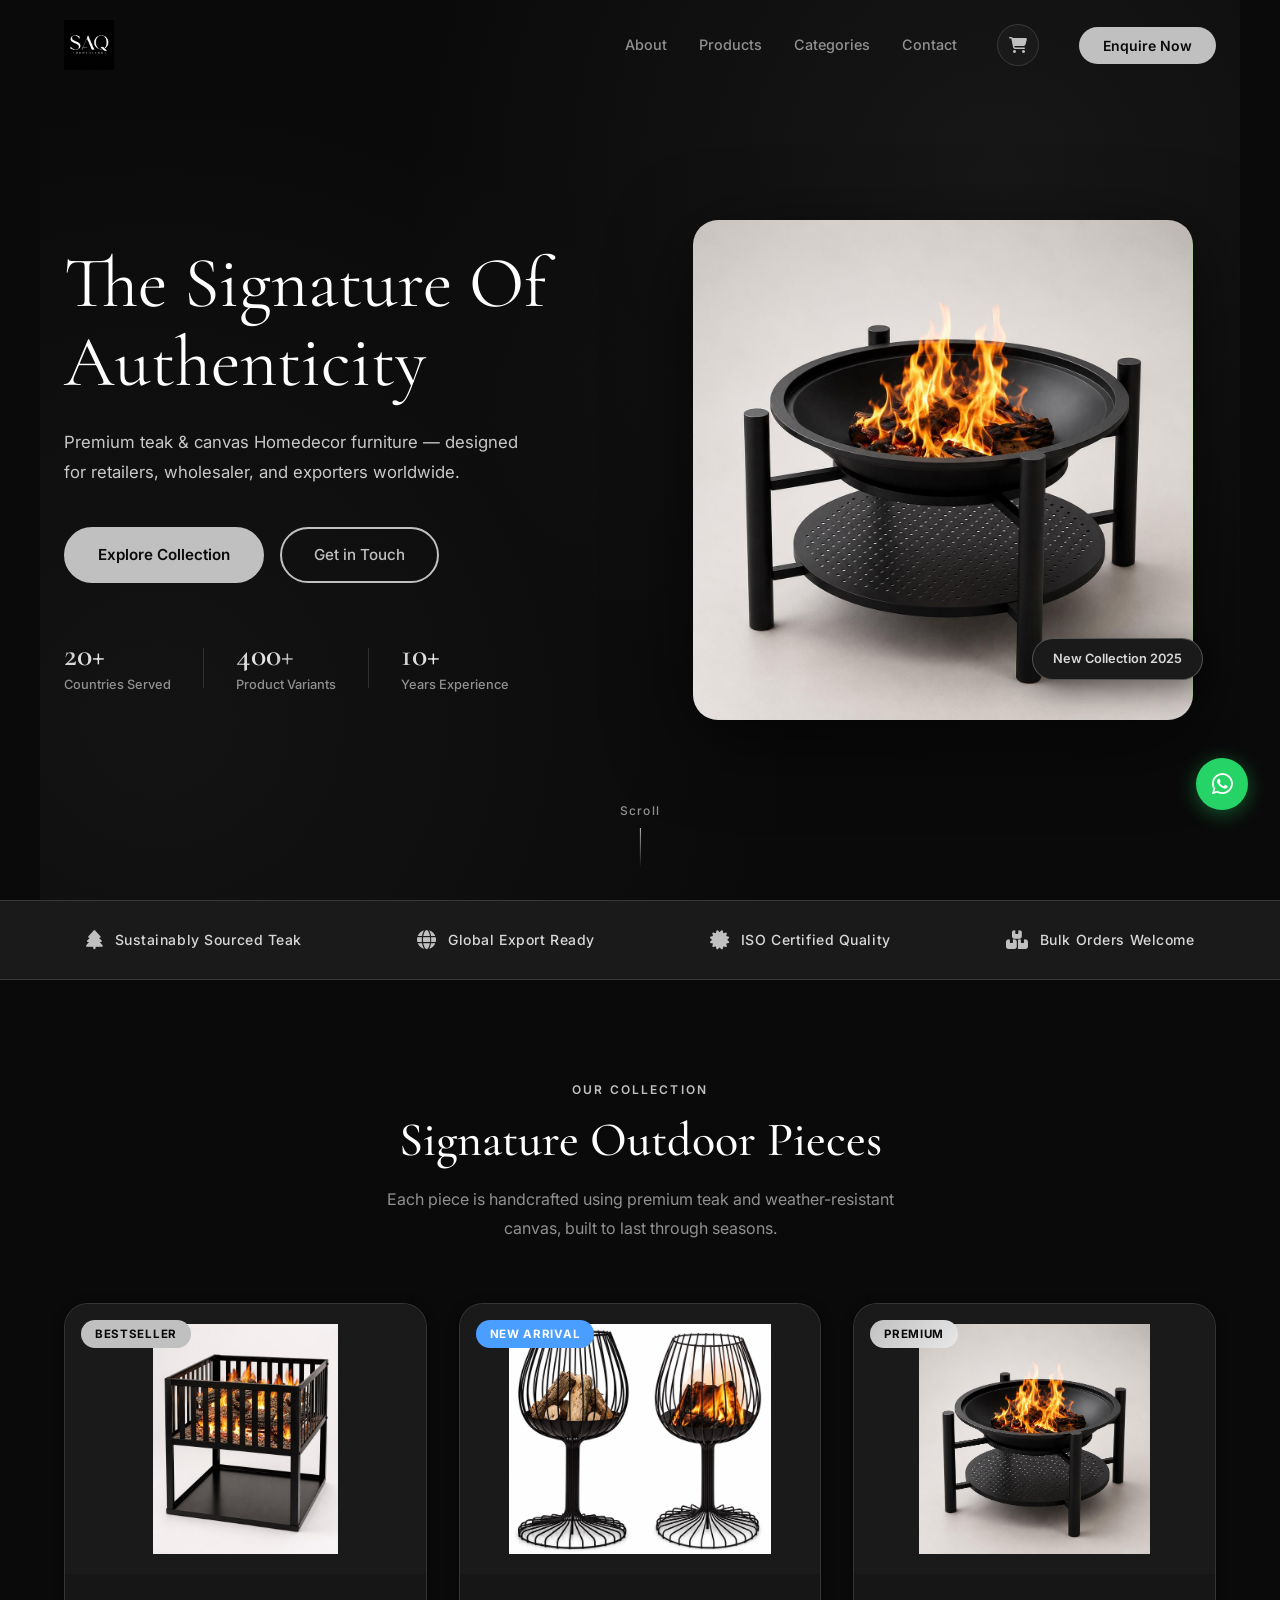
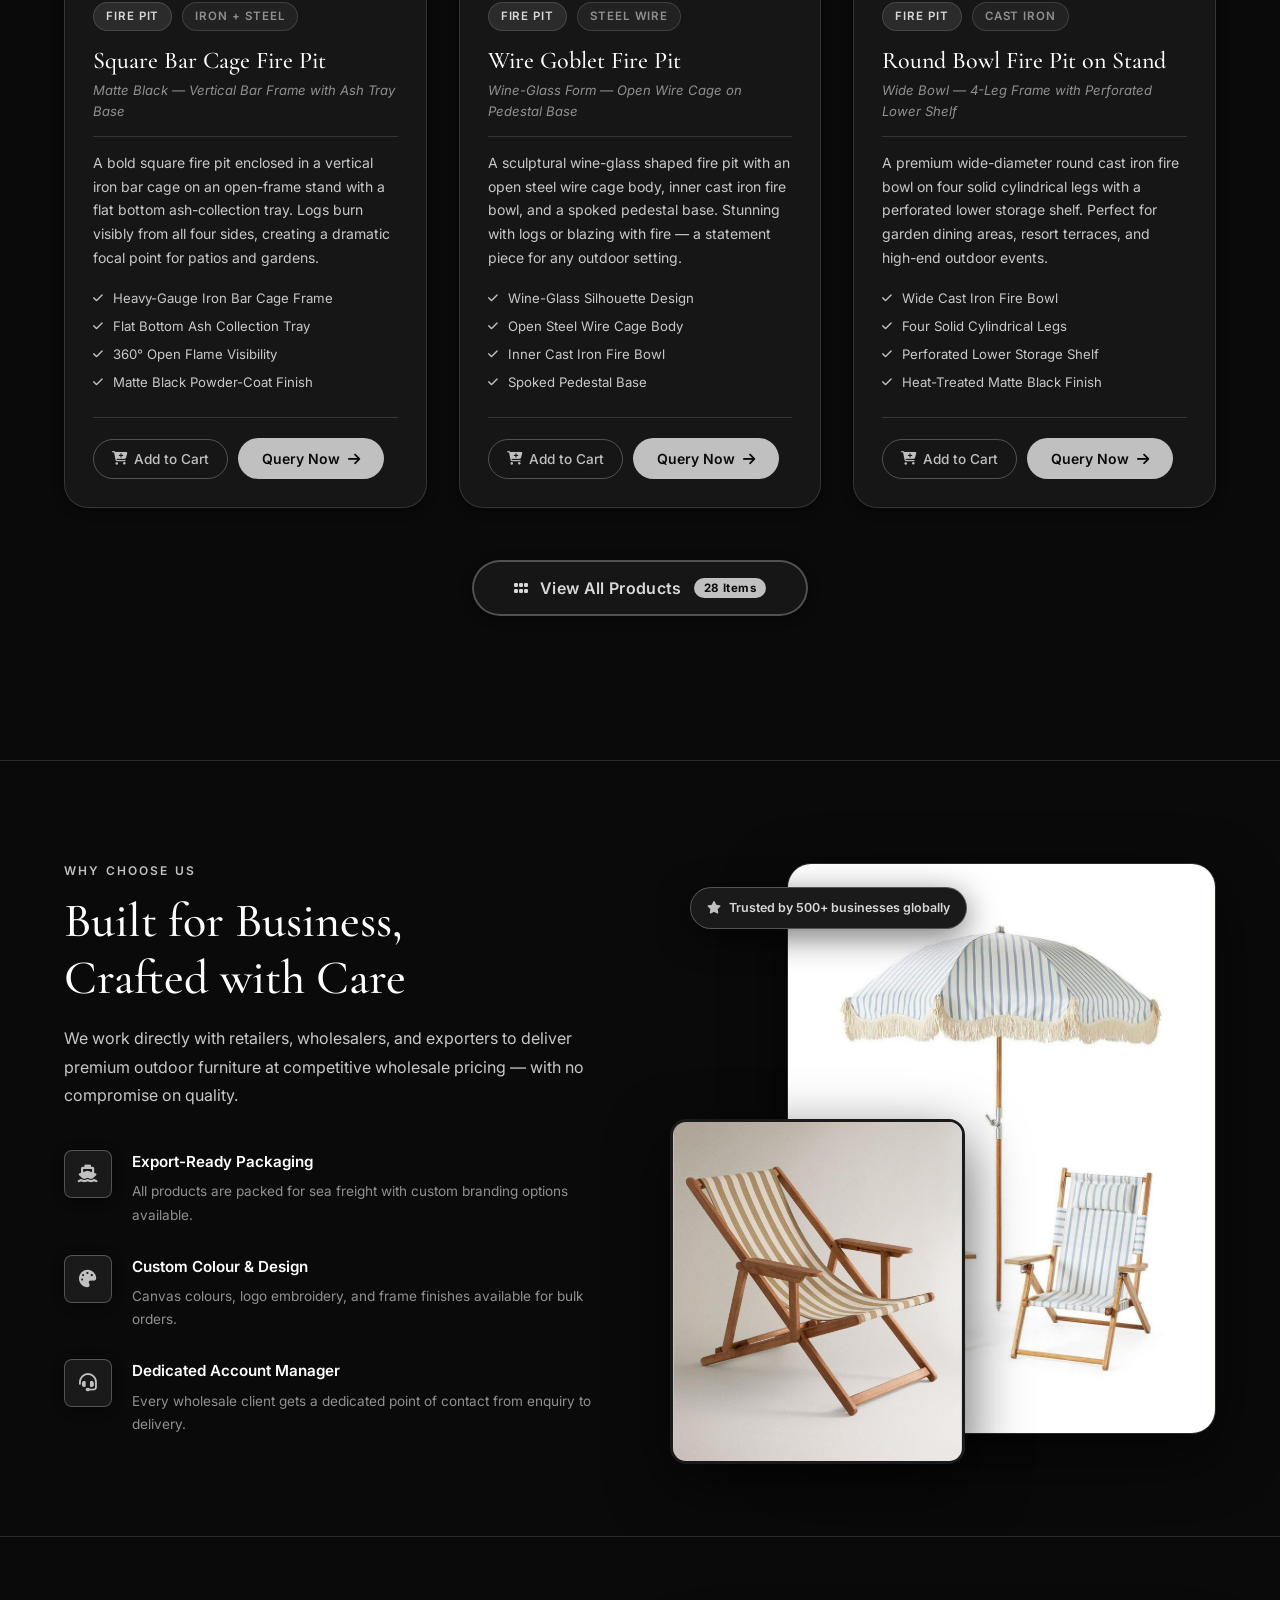
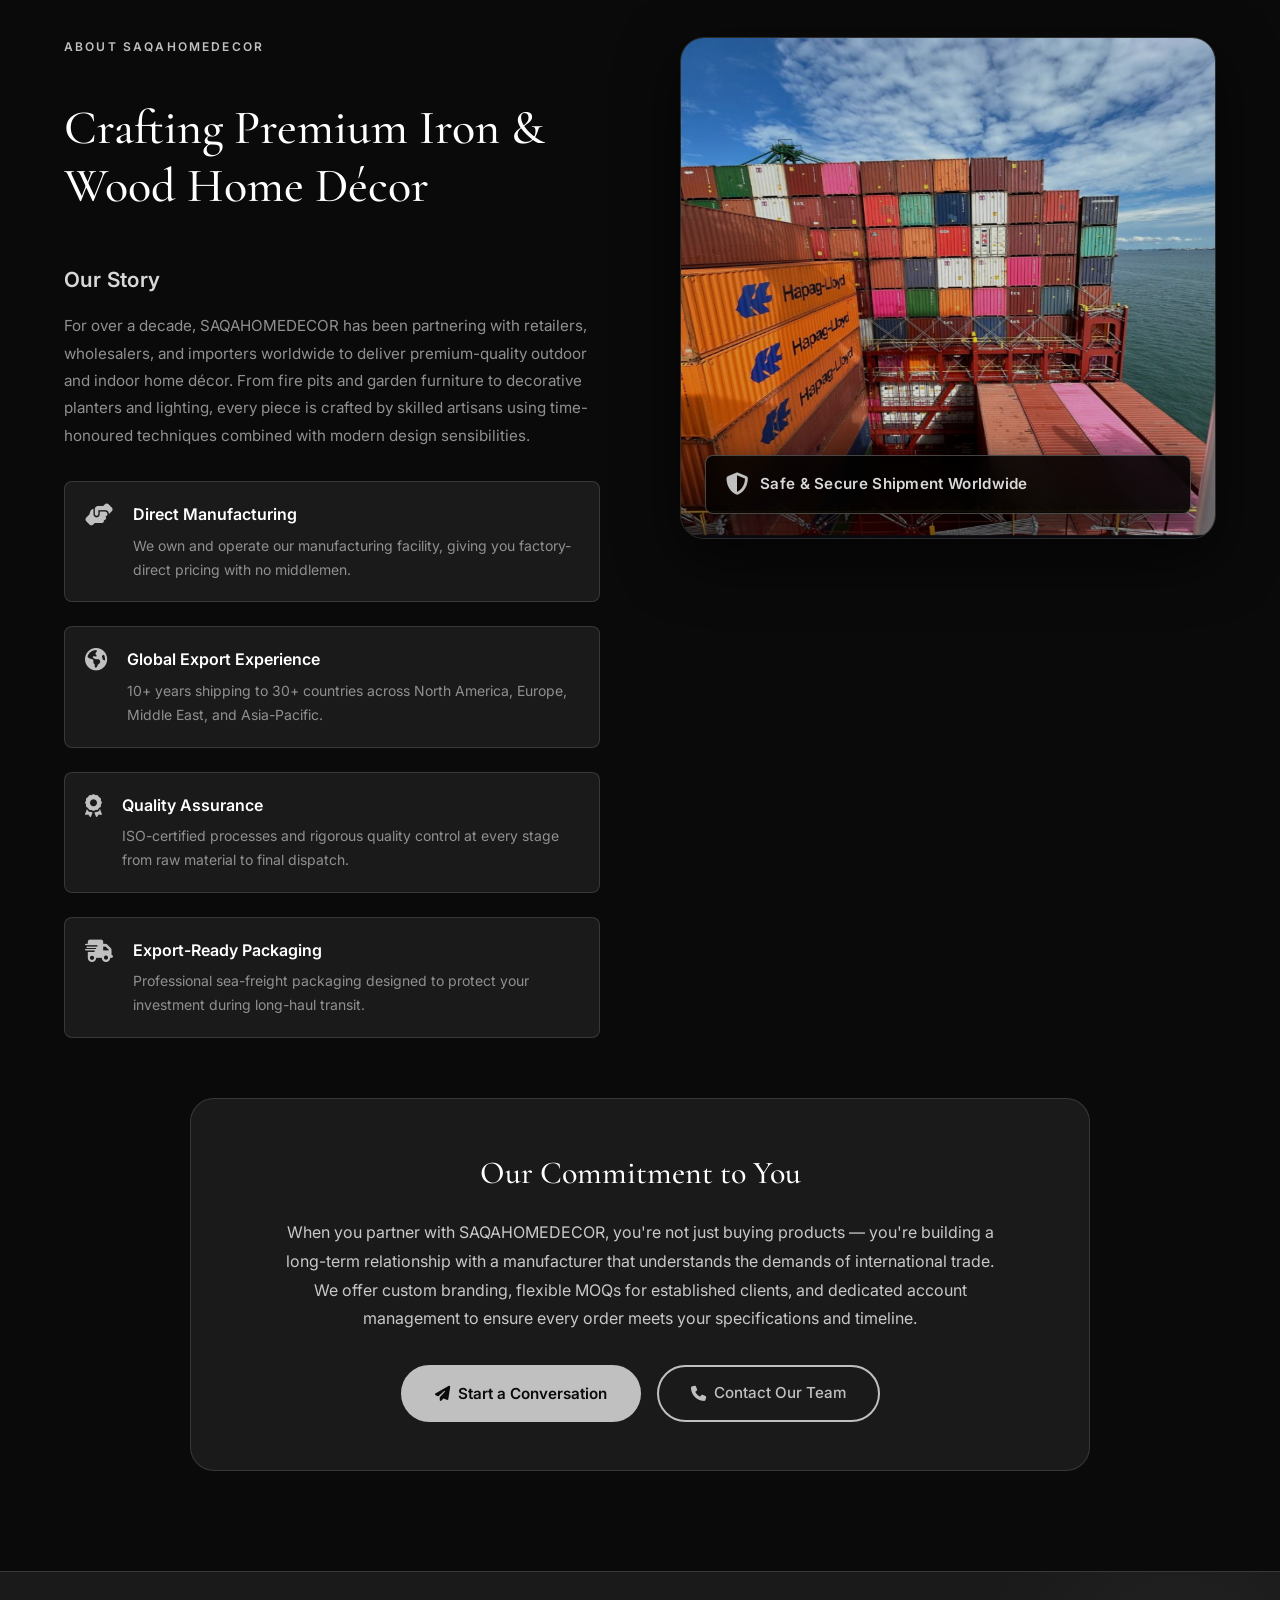
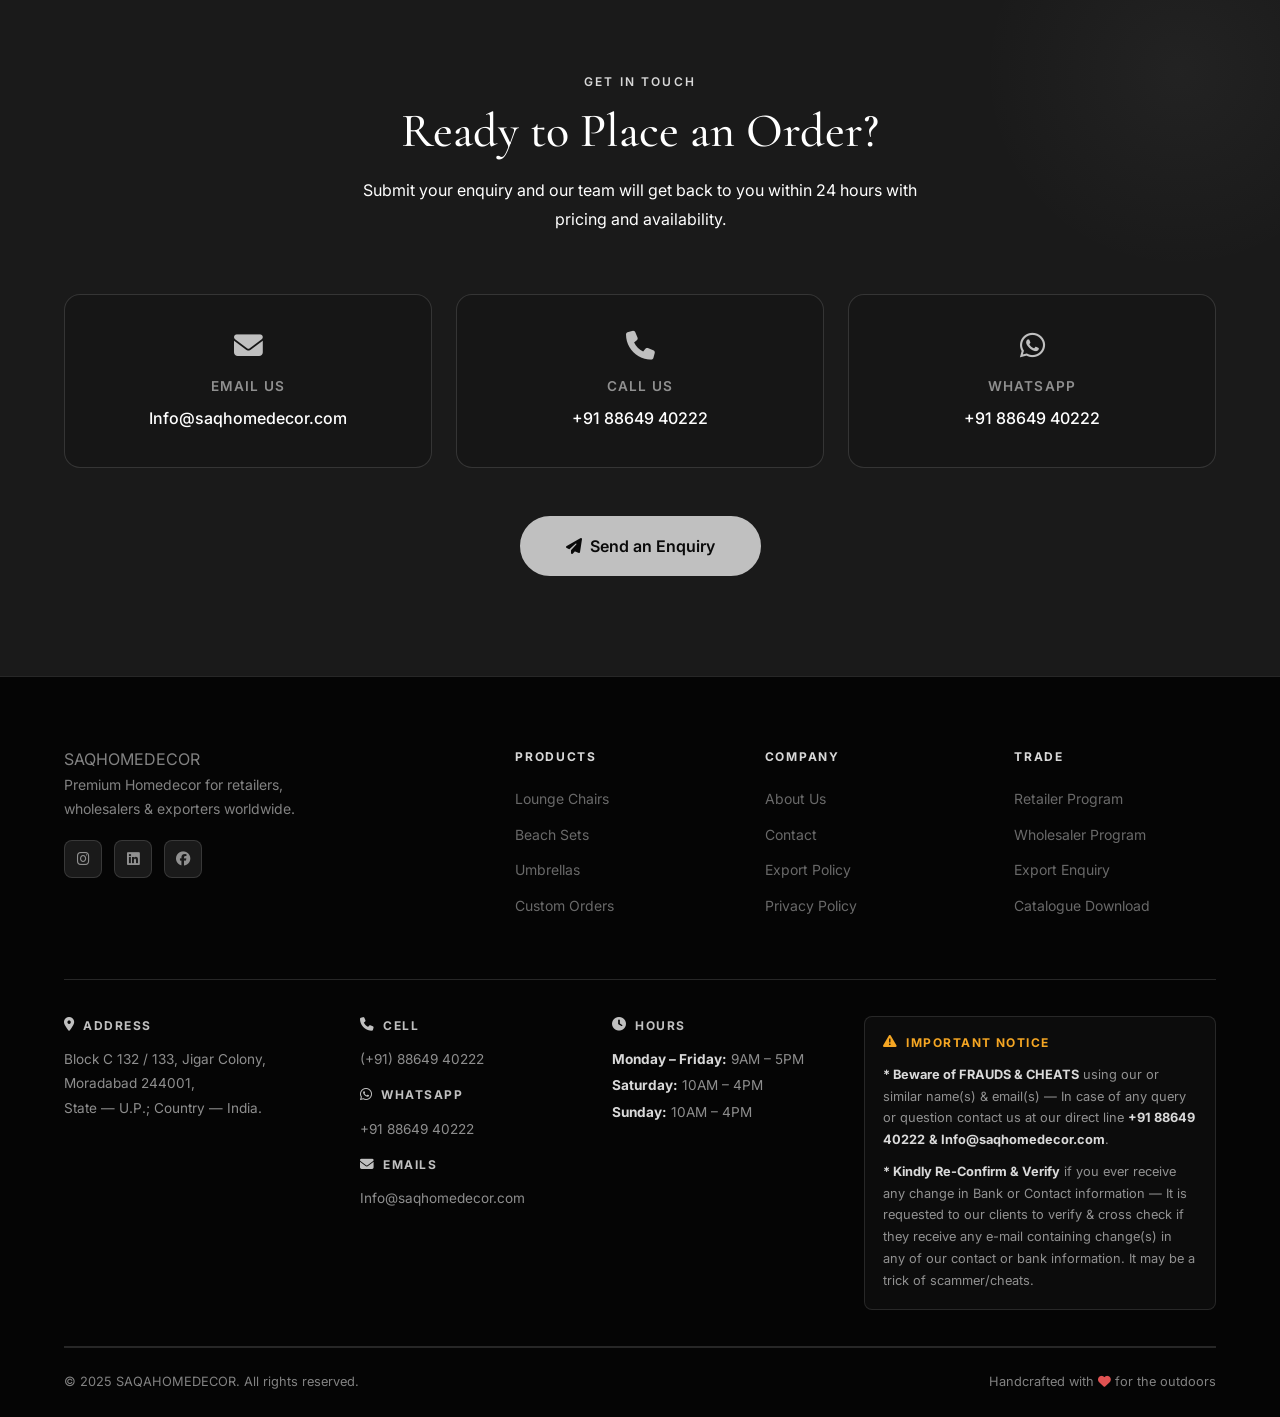
==== commit 3086c2e7: "add" ====
--- a/frontend/index.html
+++ b/frontend/index.html
@@ -18,8 +18,8 @@
   <nav class="navbar">
     <div class="nav-inner">
       <a href="#" >
-        <!-- <img src="image copy 16.png" alt="SAQAHOMEDECOR Logo" class="logo-img" /> -->
-        <samp class="logo">SAQHOMEDECOR</samp>
+        <img src="image copy 33.png" alt="SAQAHOMEDECOR Logo" class="logo-img" />
+        <!-- <samp class="logo">SAQHOMEDECOR</samp> -->
       </a>
       <ul class="nav-links">
         <li><a href="#about-page">About</a></li>
--- a/frontend/index.css
+++ b/frontend/index.css
@@ -175,6 +175,13 @@
   align-items: center;
   gap: 40px;
 }
+
+.logo-img {
+  width: 50px;
+  height: 50px;
+  object-fit: contain;
+
+}
 .logo {
   font-family: 'Cormorant Garamond', serif;
   font-size: 1.5rem;
